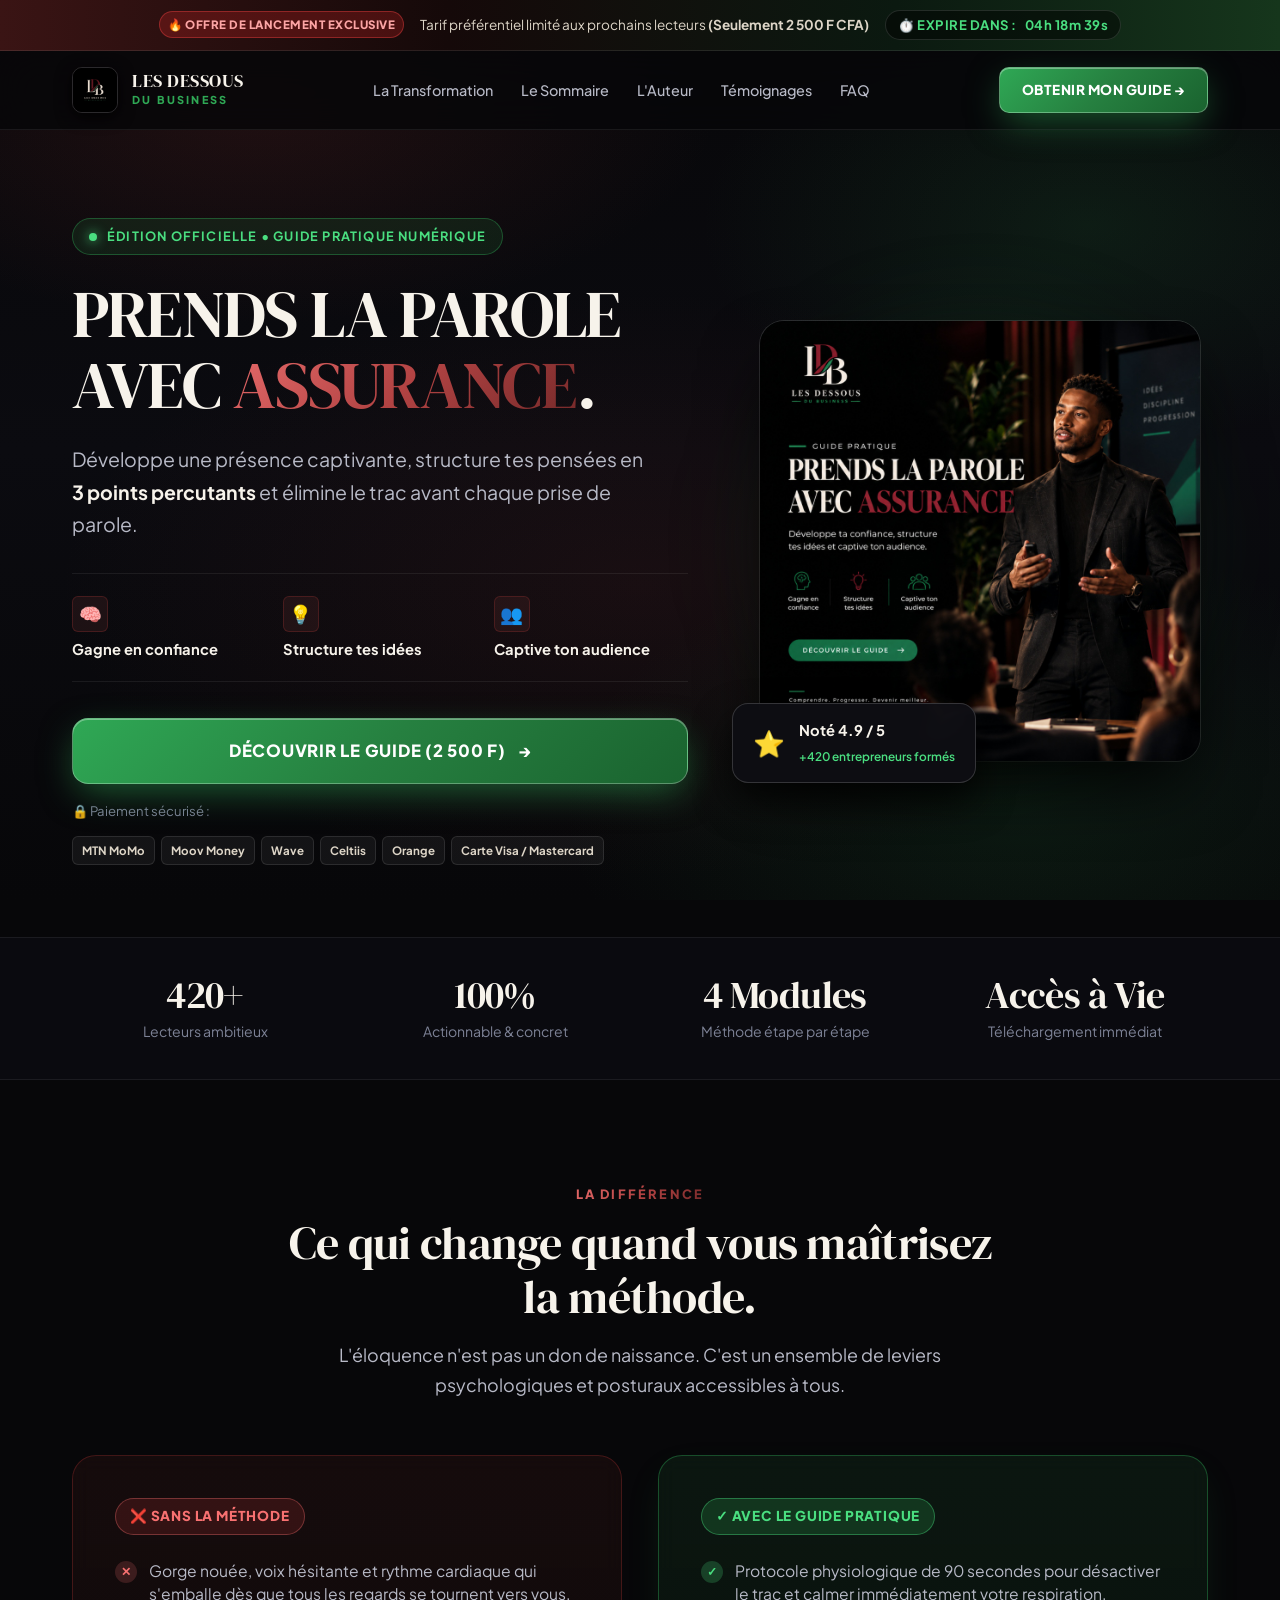
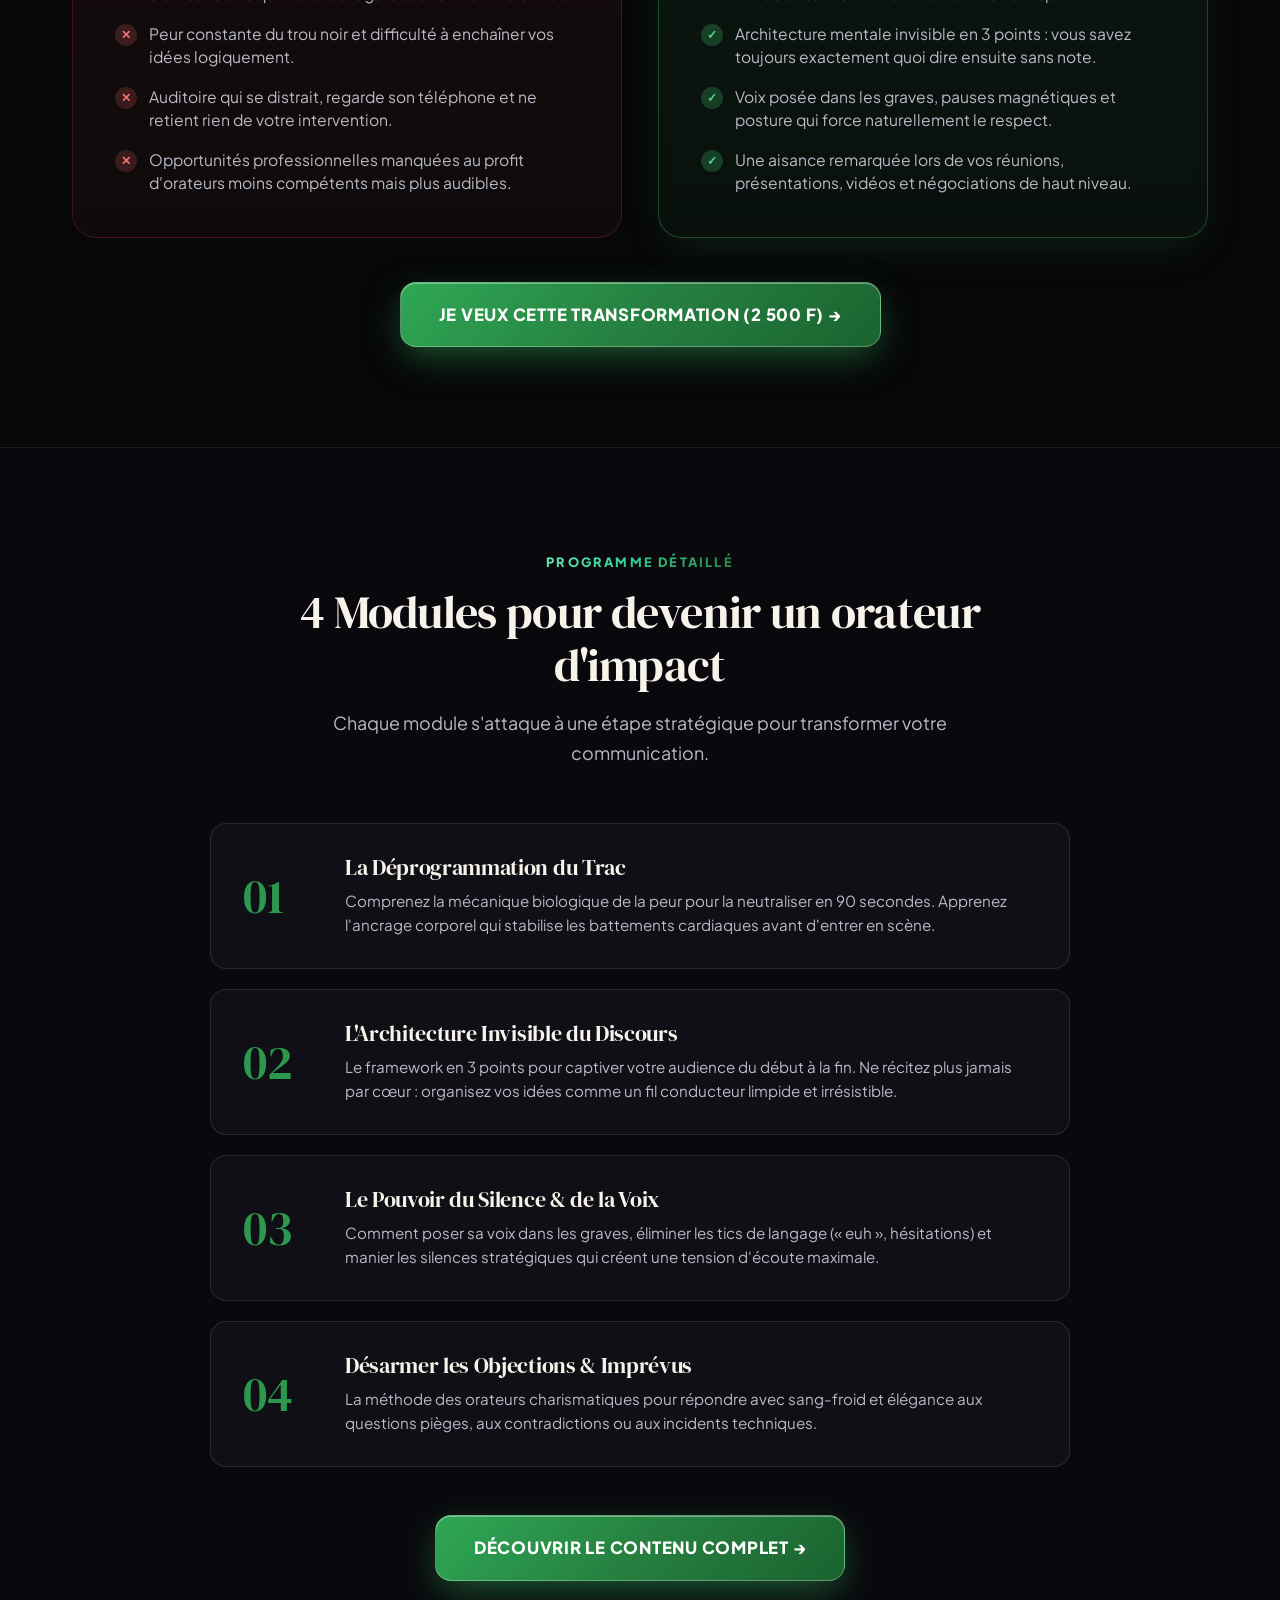
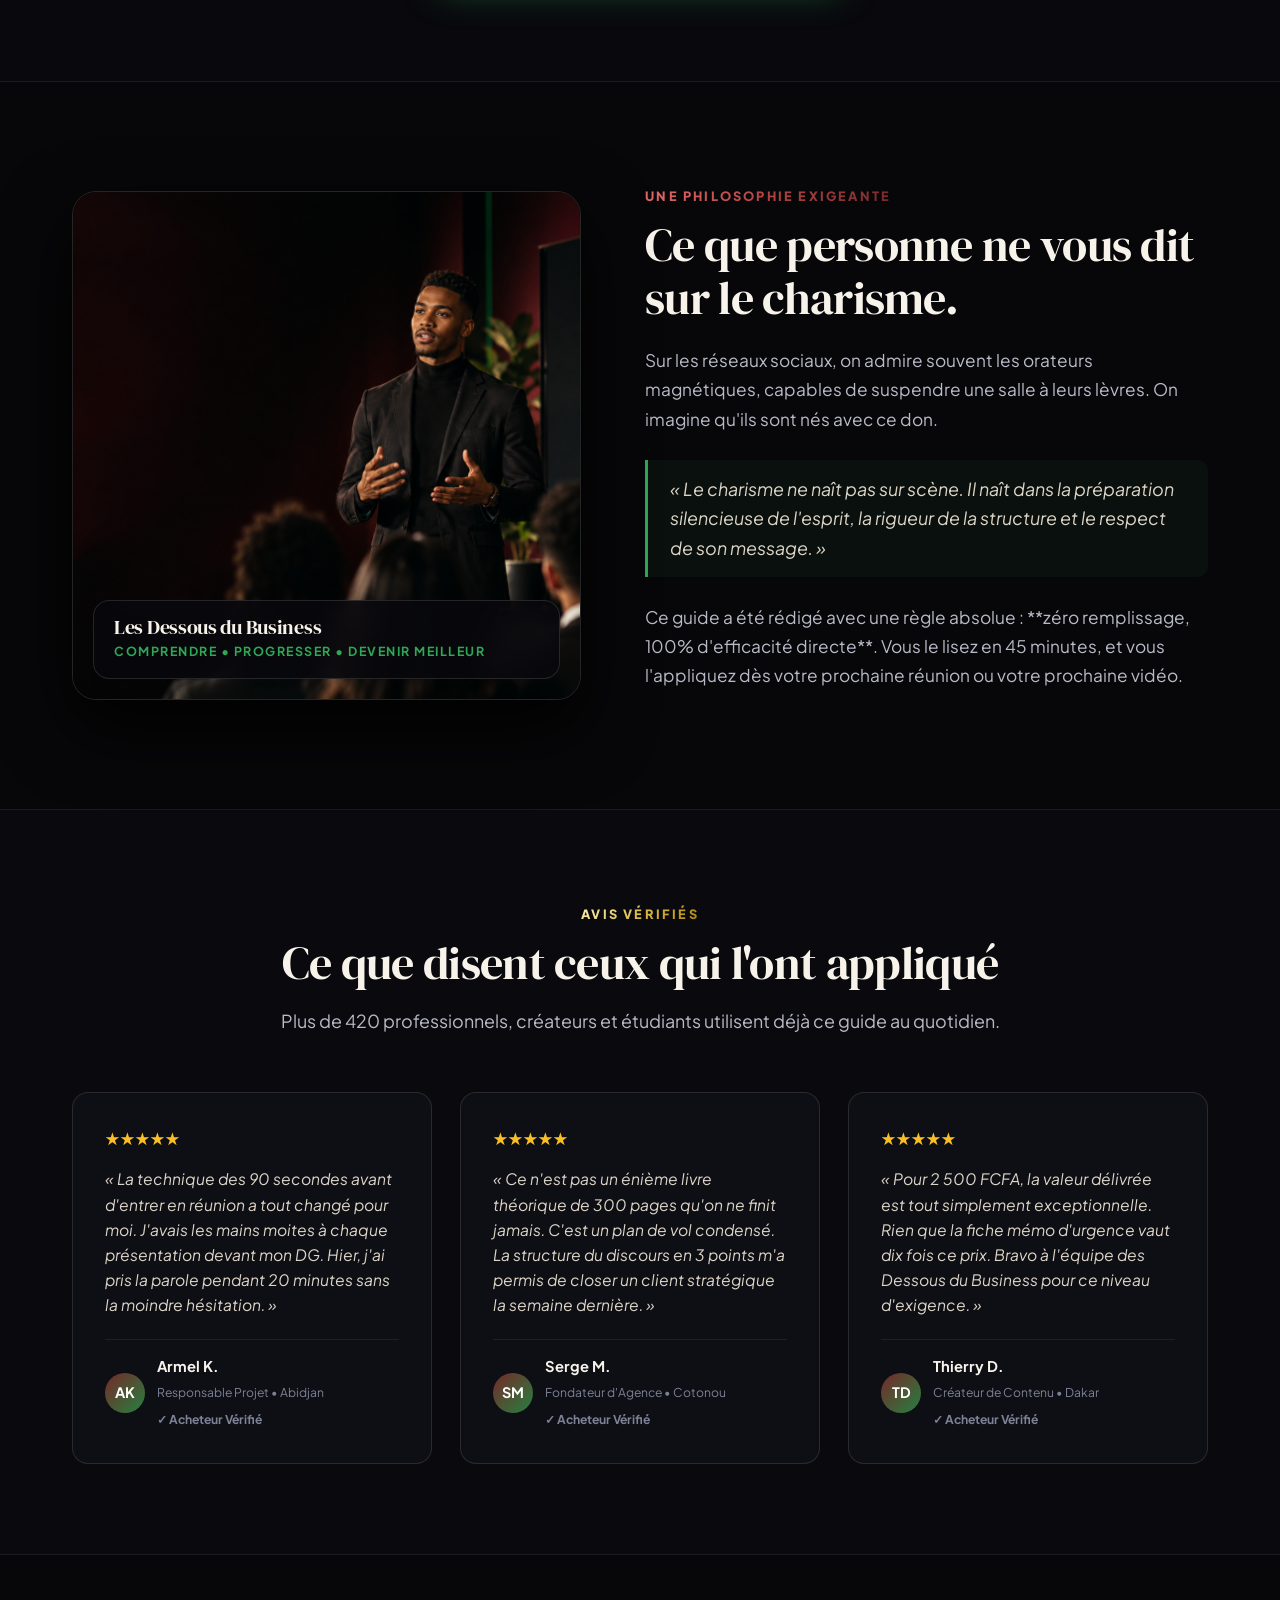
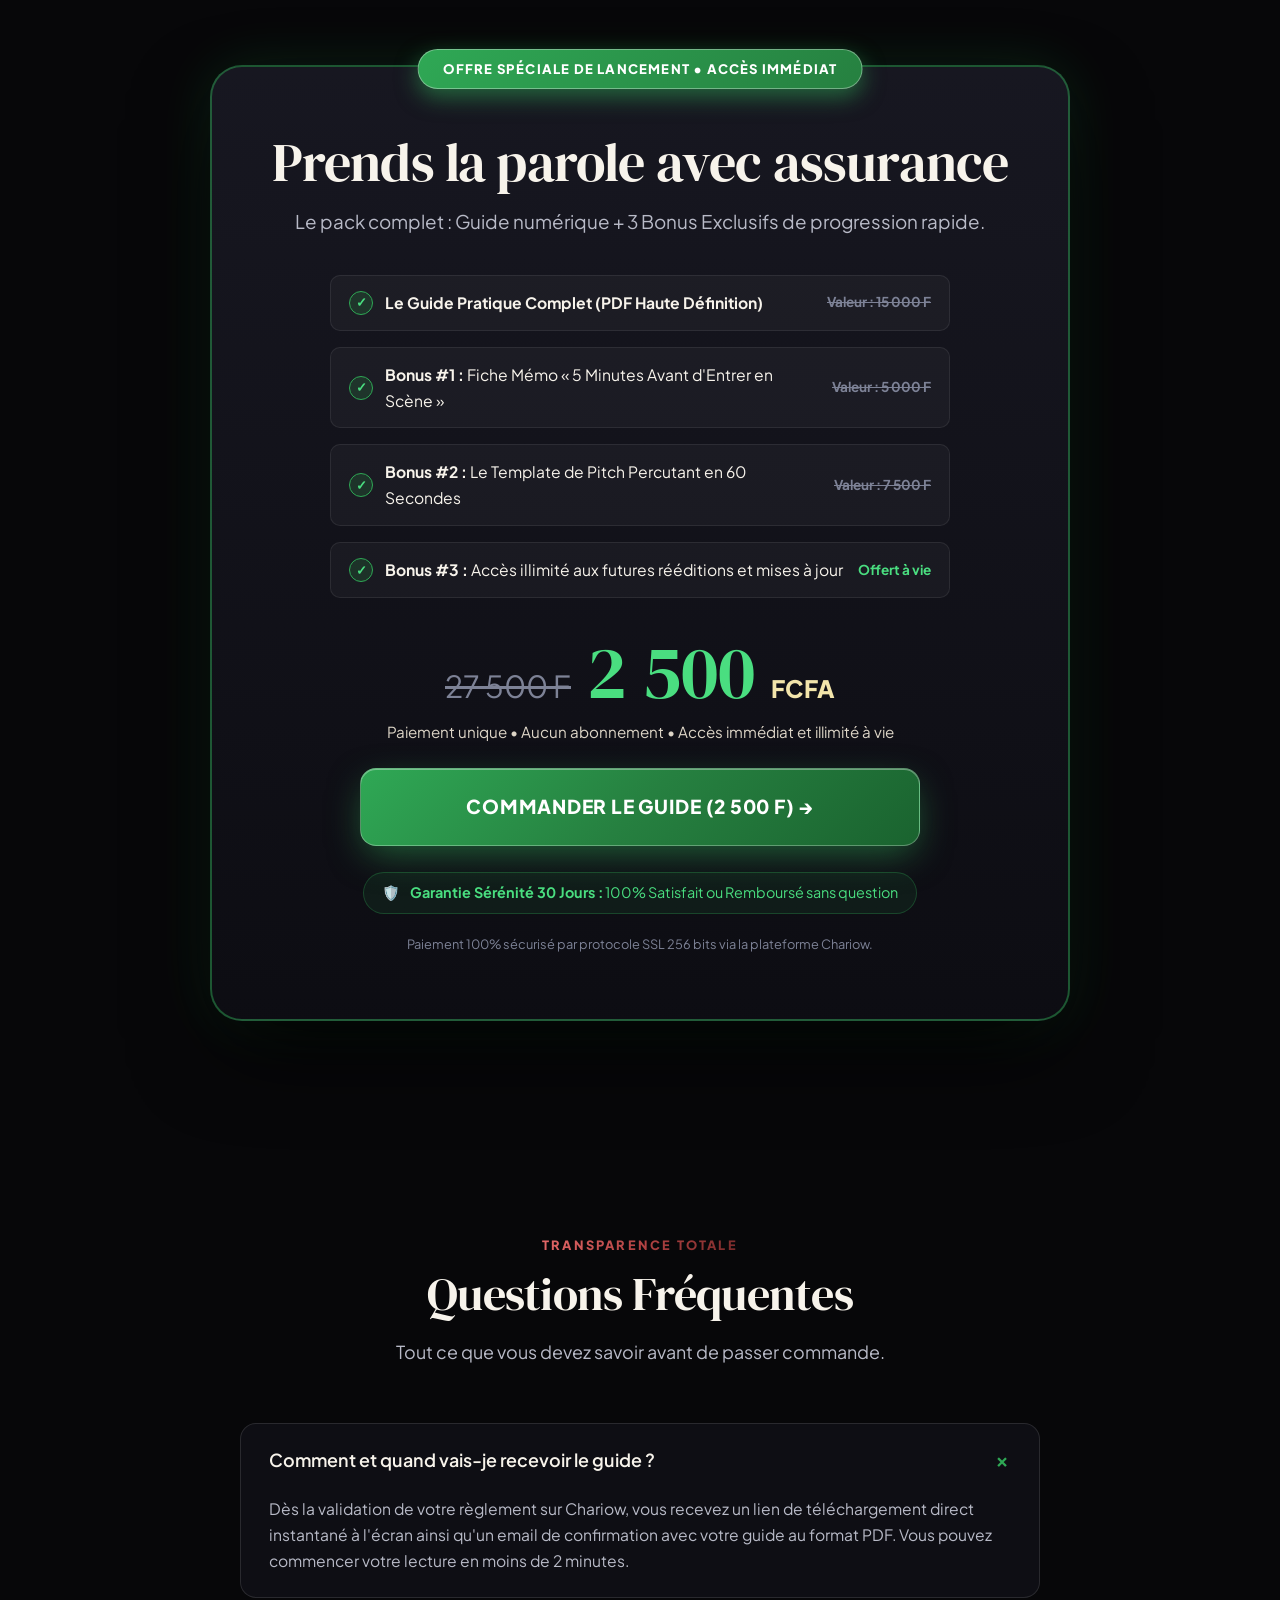
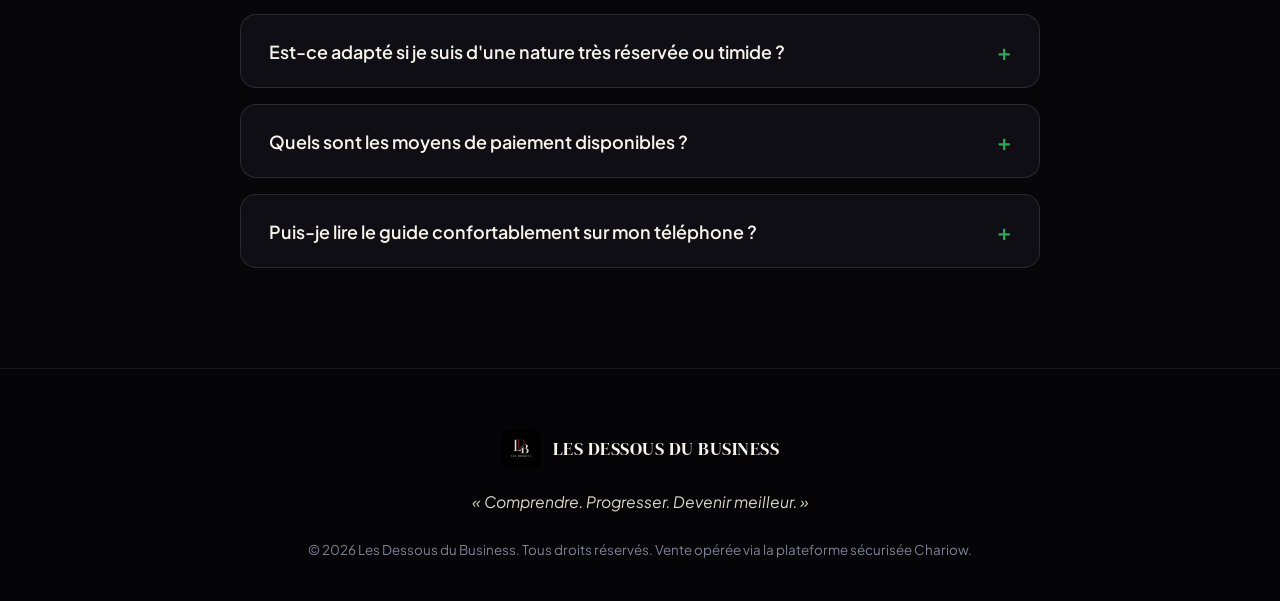
==== index.html @ 92e7a0af "chore: add google-site-verification meta tag" ====
<!DOCTYPE html>
<html lang="fr" prefix="og: https://ogp.me/ns#">
<head>
  <meta charset="UTF-8">
  <meta name="viewport" content="width=device-width, initial-scale=1.0, viewport-fit=cover">
  
  <!-- ==========================================================================
       RÉFÉRENCEMENT NATUREL (SEO) & BALISES MÉTA OFFICIELLES
       ========================================================================== -->
  <title>Prends la parole avec assurance | Le Guide Pratique — Les Dessous du Business</title>
  <meta name="description" content="Développe une confiance inébranlable, structure tes pensées en 3 points et captive n'importe quelle audience. Le guide pratique officiel des Dessous du Business pour 2 500 FCFA.">
  <meta name="keywords" content="prise de parole en public, vaincre le trac, confiance en soi, art oratoire, les dessous du business, éloquence, pitch, leadership, développement personnel">
  <meta name="author" content="Les Dessous du Business">
  <meta name="robots" content="index, follow, max-image-preview:large, max-snippet:-1, max-video-preview:-1">
  <meta name="google-site-verification" content="Crdo8GS_SGS33tGUCsF6UnjDs8sqfTCBEOFaHPbx2VQ">
  <link rel="canonical" href="https://les-dessous-du-business-produit-1.vercel.app/">
  
  <meta name="theme-color" content="#070709">
  <meta name="apple-mobile-web-app-status-bar-style" content="black-translucent">

  <!-- Open Graph / Facebook / WhatsApp / LinkedIn -->
  <meta property="og:type" content="book">
  <meta property="og:locale" content="fr_FR">
  <meta property="og:site_name" content="Les Dessous du Business">
  <meta property="og:url" content="https://farouz207.github.io/les-dessous-du-busness-produit-1-/">
  <meta property="og:title" content="Prends la parole avec assurance | Le Guide Pratique">
  <meta property="og:description" content="Développe ta confiance, structure tes idées et captive ton audience. Accès immédiat au guide pratique pour 2 500 FCFA.">
  <meta property="og:image" content="https://farouz207.github.io/les-dessous-du-busness-produit-1-/assets/poster.jpg">
  <meta property="og:image:secure_url" content="https://farouz207.github.io/les-dessous-du-busness-produit-1-/assets/poster.jpg">
  <meta property="og:image:width" content="1024">
  <meta property="og:image:height" content="1024">
  <meta property="og:image:alt" content="Affiche officielle du Guide Pratique Prends la parole avec assurance">
  <meta property="product:price:amount" content="2500">
  <meta property="product:price:currency" content="XOF">

  <!-- Twitter Card -->
  <meta name="twitter:card" content="summary_large_image">
  <meta name="twitter:title" content="Prends la parole avec assurance | Les Dessous du Business">
  <meta name="twitter:description" content="Le framework complet pour vaincre le trac et captiver n'importe quel auditoire. Seulement 2 500 FCFA.">
  <meta name="twitter:image" content="https://farouz207.github.io/les-dessous-du-busness-produit-1-/assets/poster.jpg">

  <!-- Favicon -->
  <link rel="icon" type="image/png" href="assets/logo.png">
  <link rel="apple-touch-icon" href="assets/logo.png">

  <!-- Typographies Google Fonts de Prestige : DM Serif Display & Plus Jakarta Sans -->
  <link rel="preconnect" href="https://fonts.googleapis.com">
  <link rel="preconnect" href="https://fonts.gstatic.com" crossorigin>
  <link href="https://fonts.googleapis.com/css2?family=DM+Serif+Display:ital@0;1&family=Plus+Jakarta+Sans:wght@400;500;600;700;800&display=swap" rel="stylesheet">

  <!-- Feuille de Styles Principale -->
  <link rel="stylesheet" href="style.css">

  <!-- ==========================================================================
       DONNÉES STRUCTURÉES JSON-LD (GOOGLE RICH SNIPPETS & SEO)
       ========================================================================== -->
  <script type="application/ld+json">
  {
    "@context": "https://schema.org",
    "@graph": [
      {
        "@type": "Organization",
        "@id": "https://farouz207.github.io/les-dessous-du-busness-produit-1-/#organization",
        "name": "Les Dessous du Business",
        "url": "https://farouz207.github.io/les-dessous-du-busness-produit-1-/",
        "logo": "https://farouz207.github.io/les-dessous-du-busness-produit-1-/assets/logo.png",
        "sameAs": [
          "https://wyvmgyhr.mychariow.com"
        ]
      },
      {
        "@type": "Product",
        "@id": "https://farouz207.github.io/les-dessous-du-busness-produit-1-/#product",
        "name": "Guide Pratique : Prends la parole avec assurance",
        "image": "https://farouz207.github.io/les-dessous-du-busness-produit-1-/assets/poster.jpg",
        "description": "Le framework complet pour vaincre le trac, structurer des idées percutantes et captiver n'importe quelle salle ou réunion.",
        "brand": {
          "@type": "Brand",
          "name": "Les Dessous du Business"
        },
        "offers": {
          "@type": "Offer",
          "url": "https://wyvmgyhr.mychariow.com/prd_vqzd2xnd",
          "priceCurrency": "XOF",
          "price": "2500",
          "priceValidUntil": "2027-12-31",
          "availability": "https://schema.org/InStock",
          "itemCondition": "https://schema.org/NewCondition"
        },
        "aggregateRating": {
          "@type": "AggregateRating",
          "ratingValue": "4.9",
          "reviewCount": "428",
          "bestRating": "5",
          "worstRating": "1"
        }
      },
      {
        "@type": "FAQPage",
        "@id": "https://farouz207.github.io/les-dessous-du-busness-produit-1-/#faq",
        "mainEntity": [
          {
            "@type": "Question",
            "name": "Comment et quand vais-je recevoir le guide ?",
            "acceptedAnswer": {
              "@type": "Answer",
              "text": "Dès la confirmation de votre paiement sur Chariow, vous recevez un lien de téléchargement direct par email et sur votre écran. Vous accédez au PDF en moins de 2 minutes."
            }
          },
          {
            "@type": "Question",
            "name": "Est-ce adapté si je suis d'une nature très réservée ou timide ?",
            "acceptedAnswer": {
              "@type": "Answer",
              "text": "Oui, absolument. Le guide s'appuie sur des mécanismes physiologiques et des structures de discours mécaniques qui fonctionnent indépendamment de votre niveau de timidité."
            }
          },
          {
            "@type": "Question",
            "name": "Quels sont les moyens de paiement acceptés ?",
            "acceptedAnswer": {
              "@type": "Answer",
              "text": "Vous pouvez régler en toute sécurité via Mobile Money (MTN MoMo, Moov Money, Wave, Celtiis, Orange Money) ainsi que par Carte Bancaire internationale (Visa, Mastercard)."
            }
          },
          {
            "@type": "Question",
            "name": "Le guide est-il lisible sur smartphone ?",
            "acceptedAnswer": {
              "@type": "Answer",
              "text": "Oui, le format PDF haute définition est spécialement mis en page pour offrir une lecture fluide et confortable sur smartphone, tablette et ordinateur."
            }
          }
        ]
      }
    ]
  }
  </script>

  <!-- ==========================================================================
       META ADS PIXEL (ID: 1969381983752388)
       ========================================================================== -->
  <script>
    !function(f,b,e,v,n,t,s)
    {if(f.fbq)return;n=f.fbq=function(){n.callMethod?
    n.callMethod.apply(n,arguments):n.queue.push(arguments)};
    if(!f._fbq)f._fbq=n;n.push=n;n.loaded=!0;n.version='2.0';
    n.queue=[];t=b.createElement(e);t.async=!0;
    t.src=v;s=b.getElementsByTagName(e)[0];
    s.parentNode.insertBefore(t,s)}(window, document,'script',
    'https://connect.facebook.net/en_US/fbevents.js');
    fbq('init', '1969381983752388');
    fbq('track', 'PageView');
    fbq('track', 'ViewContent', {
      content_name: 'Guide Pratique: Prends la parole avec assurance',
      content_category: 'Digital Guide',
      currency: 'XOF',
      value: 2500
    });
  </script>
  <noscript>
    <img height="1" width="1" style="display:none"
      src="https://www.facebook.com/tr?id=1969381983752388&ev=PageView&noscript=1"
      alt="Facebook Pixel"
    />
  </noscript>
</head>
<body>

  <!-- Calque d'Arrière-Plan Sombre & Reflets Ambiants -->
  <div class="bg-ambient-layer" aria-hidden="true"></div>

  <div class="page-content">

    <!-- 1. TOP BARRE D'OFFRE & URGENCE DYNAMIQUE -->
    <aside class="top-announcement" aria-label="Offre promotionnelle">
      <div class="top-announcement-inner">
        <span class="top-badge-pulse">🔥 OFFRE DE LANCEMENT EXCLUSIVE</span>
        <span>Tarif préférentiel limité aux prochains lecteurs <strong>(Seulement 2 500 F CFA)</strong></span>
        <div class="top-countdown-box">
          <span>⏱️ EXPIRE DANS :</span>
          <span id="countdown-timer" aria-live="polite">04h 18m 42s</span>
        </div>
      </div>
    </aside>

    <!-- 2. EN-TÊTE PRINCIPAL & LOGO DE MARQUE -->
    <header class="main-header" role="banner">
      <div class="container header-flex">
        
        <a href="#" class="brand-link" aria-label="Retour en haut - Les Dessous du Business">
          <div class="brand-logo-frame">
            <img src="assets/logo.png" alt="Monogramme et Logo Les Dessous du Business" class="brand-logo-img" width="46" height="46" loading="eager" fetchpriority="high">
          </div>
          <div class="brand-names">
            <span class="brand-title-top">Les Dessous</span>
            <span class="brand-title-bottom">Du Business</span>
          </div>
        </a>

        <nav class="nav-desktop" aria-label="Navigation principale">
          <ul class="nav-desktop-menu">
            <li><a href="#transformation">La Transformation</a></li>
            <li><a href="#programme">Le Sommaire</a></li>
            <li><a href="#philosophie">L'Auteur</a></li>
            <li><a href="#avis">Témoignages</a></li>
            <li><a href="#faq">FAQ</a></li>
          </ul>
        </nav>

        <a href="#commander" class="btn-conversion btn-conversion-sm header-cta-desktop track-checkout-btn">
          Obtenir mon Guide →
        </a>

      </div>
    </header>

    <main id="main-content">

      <!-- 3. HERO SECTION (HAUTE CONVERSION) -->
      <section class="hero-section" aria-label="Présentation du Guide Pratique">
        <div class="container hero-grid-layout">
          
          <!-- Colonne Copywriting & Promesse Forte -->
          <div class="hero-copy-col">
            <div class="hero-tag-wrap">
              <span class="hero-pill-badge">
                <span class="dot-live" aria-hidden="true"></span>
                Édition Officielle • Guide Pratique Numérique
              </span>
            </div>

            <h1 class="hero-main-title">
              Prends la parole avec <span class="highlight-bordeaux">assurance</span>.
            </h1>

            <p class="hero-lead-text">
              Développe une présence captivante, structure tes pensées en <strong>3 points percutants</strong> et élimine le trac avant chaque prise de parole.
            </p>

            <!-- 3 Piliers Clés Visuels -->
            <div class="hero-pillars-grid">
              <div class="pillar-item">
                <div class="pillar-icon-box" aria-hidden="true">🧠</div>
                <div class="pillar-label">Gagne en confiance</div>
              </div>
              <div class="pillar-item">
                <div class="pillar-icon-box" aria-hidden="true">💡</div>
                <div class="pillar-label">Structure tes idées</div>
              </div>
              <div class="pillar-item">
                <div class="pillar-icon-box" aria-hidden="true">👥</div>
                <div class="pillar-label">Captive ton audience</div>
              </div>
            </div>

            <!-- Call-To-Action & Éléments de Réassurance -->
            <div class="hero-action-block">
              <a href="https://wyvmgyhr.mychariow.com/prd_vqzd2xnd" class="btn-conversion track-checkout-btn" id="hero-order-cta">
                <span>DÉCOUVRIR LE GUIDE (2 500 F)</span>
                <span aria-hidden="true">→</span>
              </a>

              <div class="hero-trust-bar">
                <span>🔒 Paiement sécurisé :</span>
                <div class="payment-chips">
                  <span class="chip-pay">MTN MoMo</span>
                  <span class="chip-pay">Moov Money</span>
                  <span class="chip-pay">Wave</span>
                  <span class="chip-pay">Celtiis</span>
                  <span class="chip-pay">Orange</span>
                  <span class="chip-pay">Carte Visa / Mastercard</span>
                </div>
              </div>
            </div>
          </div>

          <!-- Colonne Visuelle Affiche Officielle 3D -->
          <div class="hero-visual-wrapper">
            <div class="hero-poster-glow" aria-hidden="true"></div>
            <div class="hero-poster-card">
              <img src="assets/poster.jpg" alt="Affiche officielle du Guide Pratique Prends la parole avec assurance - Les Dessous du Business" width="440" height="440" loading="eager" fetchpriority="high">
            </div>

            <!-- Badge Flottant Preuve Sociale -->
            <div class="hero-floating-badge">
              <span class="floating-badge-icon" aria-hidden="true">⭐</span>
              <div class="floating-badge-content">
                <strong>Noté 4.9 / 5</strong>
                <span>+420 entrepreneurs formés</span>
              </div>
            </div>
          </div>

        </div>
      </section>

      <!-- 4. BANDEAU DE STATS & PREUVE D'AUTORITÉ -->
      <section class="proof-stats-strip" aria-label="Chiffres clés">
        <div class="container stats-grid-row">
          <div class="stat-box">
            <h3>420+</h3>
            <p>Lecteurs ambitieux</p>
          </div>
          <div class="stat-box">
            <h3>100%</h3>
            <p>Actionnable & concret</p>
          </div>
          <div class="stat-box">
            <h3>4 Modules</h3>
            <p>Méthode étape par étape</p>
          </div>
          <div class="stat-box">
            <h3>Accès à Vie</h3>
            <p>Téléchargement immédiat</p>
          </div>
        </div>
      </section>

      <!-- 5. SECTION AVANT VS APRÈS (TRANSFORMATION VISUELLE FORTE) -->
      <section class="section-contrast" id="transformation" aria-label="Transformation avant et après">
        <div class="container">
          <div class="section-title-center">
            <span class="section-eyebrow highlight-bordeaux">La Différence</span>
            <h2 class="section-heading">Ce qui change quand vous maîtrisez la méthode.</h2>
            <p class="section-subheading">
              L'éloquence n'est pas un don de naissance. C'est un ensemble de leviers psychologiques et posturaux accessibles à tous.
            </p>
          </div>

          <div class="contrast-dual-grid">
            
            <!-- Carte Sans la méthode -->
            <div class="contrast-box negative">
              <span class="contrast-badge">❌ Sans la méthode</span>
              <ul class="contrast-points-list">
                <li class="contrast-point-item">
                  <span class="point-icon" aria-hidden="true">✕</span>
                  <span>Gorge nouée, voix hésitante et rythme cardiaque qui s'emballe dès que tous les regards se tournent vers vous.</span>
                </li>
                <li class="contrast-point-item">
                  <span class="point-icon" aria-hidden="true">✕</span>
                  <span>Peur constante du trou noir et difficulté à enchaîner vos idées logiquement.</span>
                </li>
                <li class="contrast-point-item">
                  <span class="point-icon" aria-hidden="true">✕</span>
                  <span>Auditoire qui se distrait, regarde son téléphone et ne retient rien de votre intervention.</span>
                </li>
                <li class="contrast-point-item">
                  <span class="point-icon" aria-hidden="true">✕</span>
                  <span>Opportunités professionnelles manquées au profit d'orateurs moins compétents mais plus audibles.</span>
                </li>
              </ul>
            </div>

            <!-- Carte Avec la méthode -->
            <div class="contrast-box positive">
              <span class="contrast-badge">✓ Avec le Guide Pratique</span>
              <ul class="contrast-points-list">
                <li class="contrast-point-item">
                  <span class="point-icon" aria-hidden="true">✓</span>
                  <span>Protocole physiologique de 90 secondes pour désactiver le trac et calmer immédiatement votre respiration.</span>
                </li>
                <li class="contrast-point-item">
                  <span class="point-icon" aria-hidden="true">✓</span>
                  <span>Architecture mentale invisible en 3 points : vous savez toujours exactement quoi dire ensuite sans note.</span>
                </li>
                <li class="contrast-point-item">
                  <span class="point-icon" aria-hidden="true">✓</span>
                  <span>Voix posée dans les graves, pauses magnétiques et posture qui force naturellement le respect.</span>
                </li>
                <li class="contrast-point-item">
                  <span class="point-icon" aria-hidden="true">✓</span>
                  <span>Une aisance remarquée lors de vos réunions, présentations, vidéos et négociations de haut niveau.</span>
                </li>
              </ul>
            </div>

          </div>

          <div style="text-align: center;">
            <a href="#commander" class="btn-conversion track-checkout-btn">
              JE VEUX CETTE TRANSFORMATION (2 500 F) →
            </a>
          </div>
        </div>
      </section>

      <!-- 6. SECTION SOMMAIRE & PROGRAMME DES 4 MODULES -->
      <section class="section-curriculum" id="programme" aria-label="Sommaire détaillé du guide">
        <div class="container">
          <div class="section-title-center">
            <span class="section-eyebrow highlight-green">Programme Détaillé</span>
            <h2 class="section-heading">4 Modules pour devenir un orateur d'impact</h2>
            <p class="section-subheading">
              Chaque module s'attaque à une étape stratégique pour transformer votre communication.
            </p>
          </div>

          <div class="curriculum-cards-stack">
            
            <article class="curriculum-card">
              <div class="curriculum-num" aria-hidden="true">01</div>
              <div class="curriculum-body">
                <h3>La Déprogrammation du Trac</h3>
                <p>Comprenez la mécanique biologique de la peur pour la neutraliser en 90 secondes. Apprenez l'ancrage corporel qui stabilise les battements cardiaques avant d'entrer en scène.</p>
              </div>
            </article>

            <article class="curriculum-card">
              <div class="curriculum-num" aria-hidden="true">02</div>
              <div class="curriculum-body">
                <h3>L'Architecture Invisible du Discours</h3>
                <p>Le framework en 3 points pour captiver votre audience du début à la fin. Ne récitez plus jamais par cœur : organisez vos idées comme un fil conducteur limpide et irrésistible.</p>
              </div>
            </article>

            <article class="curriculum-card">
              <div class="curriculum-num" aria-hidden="true">03</div>
              <div class="curriculum-body">
                <h3>Le Pouvoir du Silence & de la Voix</h3>
                <p>Comment poser sa voix dans les graves, éliminer les tics de langage (« euh », hésitations) et manier les silences stratégiques qui créent une tension d'écoute maximale.</p>
              </div>
            </article>

            <article class="curriculum-card">
              <div class="curriculum-num" aria-hidden="true">04</div>
              <div class="curriculum-body">
                <h3>Désarmer les Objections & Imprévus</h3>
                <p>La méthode des orateurs charismatiques pour répondre avec sang-froid et élégance aux questions pièges, aux contradictions ou aux incidents techniques.</p>
              </div>
            </article>

          </div>

          <div style="text-align: center;">
            <a href="#commander" class="btn-conversion track-checkout-btn">
              DÉCOUVRIR LE CONTENU COMPLET →
            </a>
          </div>
        </div>
      </section>

      <!-- 7. SECTION PHILOSOPHIE & AUTEUR (CINÉMATIQUE) -->
      <section class="section-speaker-story" id="philosophie" aria-label="À propos des Dessous du Business">
        <div class="container speaker-story-grid">
          
          <div class="speaker-image-frame">
            <img src="assets/speaker.jpg" alt="Orateur et conférencier en col roulé noir - Les Dessous du Business" width="500" height="500" loading="lazy">
            <div class="speaker-card-overlay">
              <h4>Les Dessous du Business</h4>
              <p>Comprendre • Progresser • Devenir meilleur</p>
            </div>
          </div>

          <div class="speaker-story-text">
            <span class="section-eyebrow highlight-bordeaux">Une Philosophie Exigeante</span>
            <h2>Ce que personne ne vous dit sur le charisme.</h2>
            <p>
              Sur les réseaux sociaux, on admire souvent les orateurs magnétiques, capables de suspendre une salle à leurs lèvres. On imagine qu'ils sont nés avec ce don.
            </p>
            <div class="quote-highlight-box">
              « Le charisme ne naît pas sur scène. Il naît dans la préparation silencieuse de l'esprit, la rigueur de la structure et le respect de son message. »
            </div>
            <p>
              Ce guide a été rédigé avec une règle absolue : **zéro remplissage, 100% d'efficacité directe**. Vous le lisez en 45 minutes, et vous l'appliquez dès votre prochaine réunion ou votre prochaine vidéo.
            </p>
          </div>

        </div>
      </section>

      <!-- 8. SECTION TÉMOIGNAGES CLIENTS (PREUVE SOCIALE RÉELLE) -->
      <section class="section-testimonials" id="avis" aria-label="Avis des lecteurs">
        <div class="container">
          <div class="section-title-center">
            <span class="section-eyebrow highlight-gold">Avis Vérifiés</span>
            <h2 class="section-heading">Ce que disent ceux qui l'ont appliqué</h2>
            <p class="section-subheading">
              Plus de 420 professionnels, créateurs et étudiants utilisent déjà ce guide au quotidien.
            </p>
          </div>

          <div class="testimonials-grid">
            
            <div class="testimonial-card">
              <div>
                <div class="stars-rating" aria-label="Note 5 sur 5">★★★★★</div>
                <p class="testimonial-quote">
                  « La technique des 90 secondes avant d'entrer en réunion a tout changé pour moi. J'avais les mains moites à chaque présentation devant mon DG. Hier, j'ai pris la parole pendant 20 minutes sans la moindre hésitation. »
                </p>
              </div>
              <div class="testimonial-author-row">
                <div class="author-avatar-initials">AK</div>
                <div class="author-details">
                  <strong>Armel K.</strong>
                  <span>Responsable Projet • Abidjan</span>
                  <span class="verified-buyer-tag">✓ Acheteur Vérifié</span>
                </div>
              </div>
            </div>

            <div class="testimonial-card">
              <div>
                <div class="stars-rating" aria-label="Note 5 sur 5">★★★★★</div>
                <p class="testimonial-quote">
                  « Ce n'est pas un énième livre théorique de 300 pages qu'on ne finit jamais. C'est un plan de vol condensé. La structure du discours en 3 points m'a permis de closer un client stratégique la semaine dernière. »
                </p>
              </div>
              <div class="testimonial-author-row">
                <div class="author-avatar-initials">SM</div>
                <div class="author-details">
                  <strong>Serge M.</strong>
                  <span>Fondateur d'Agence • Cotonou</span>
                  <span class="verified-buyer-tag">✓ Acheteur Vérifié</span>
                </div>
              </div>
            </div>

            <div class="testimonial-card">
              <div>
                <div class="stars-rating" aria-label="Note 5 sur 5">★★★★★</div>
                <p class="testimonial-quote">
                  « Pour 2 500 FCFA, la valeur délivrée est tout simplement exceptionnelle. Rien que la fiche mémo d'urgence vaut dix fois ce prix. Bravo à l'équipe des Dessous du Business pour ce niveau d'exigence. »
                </p>
              </div>
              <div class="testimonial-author-row">
                <div class="author-avatar-initials">TD</div>
                <div class="author-details">
                  <strong>Thierry D.</strong>
                  <span>Créateur de Contenu • Dakar</span>
                  <span class="verified-buyer-tag">✓ Acheteur Vérifié</span>
                </div>
              </div>
            </div>

          </div>
        </div>
      </section>

      <!-- 9. SECTION OFFRE & BOX DE COMMANDE (VALUE STACK DE LUXE) -->
      <section class="section-conversion-box" id="commander" aria-label="Offre et commande">
        <div class="container">
          
          <div class="grand-offer-card">
            <div class="offer-ribbon-top">
              Offre Spéciale de Lancement • Accès Immédiat
            </div>

            <h2 class="offer-card-title serif-font">
              Prends la parole avec assurance
            </h2>
            <p class="offer-card-subtitle">
              Le pack complet : Guide numérique + 3 Bonus Exclusifs de progression rapide.
            </p>

            <!-- Value Stack Décuplée -->
            <div class="value-stack-list">
              <div class="value-stack-item">
                <div class="value-stack-left">
                  <span class="value-check-icon" aria-hidden="true">✓</span>
                  <span><strong>Le Guide Pratique Complet (PDF Haute Définition)</strong></span>
                </div>
                <span class="value-price-tag">Valeur : 15 000 F</span>
              </div>

              <div class="value-stack-item">
                <div class="value-stack-left">
                  <span class="value-check-icon" aria-hidden="true">✓</span>
                  <span><strong>Bonus #1 :</strong> Fiche Mémo « 5 Minutes Avant d'Entrer en Scène »</span>
                </div>
                <span class="value-price-tag">Valeur : 5 000 F</span>
              </div>

              <div class="value-stack-item">
                <div class="value-stack-left">
                  <span class="value-check-icon" aria-hidden="true">✓</span>
                  <span><strong>Bonus #2 :</strong> Le Template de Pitch Percutant en 60 Secondes</span>
                </div>
                <span class="value-price-tag">Valeur : 7 500 F</span>
              </div>

              <div class="value-stack-item">
                <div class="value-stack-left">
                  <span class="value-check-icon" aria-hidden="true">✓</span>
                  <span><strong>Bonus #3 :</strong> Accès illimité aux futures rééditions et mises à jour</span>
                </div>
                <span class="value-price-tag" style="color: var(--accent-green-neon); text-decoration: none;">Offert à vie</span>
              </div>
            </div>

            <!-- Affichage du Prix avec Contraste -->
            <div class="price-spotlight-box">
              <div class="price-numbers-row">
                <span class="price-original-striked">27 500 F</span>
                <span class="price-highlight-huge">2 500</span>
                <span class="price-unit-currency">FCFA</span>
              </div>
              <p class="price-note-clarity">Paiement unique • Aucun abonnement • Accès immédiat et illimité à vie</p>
            </div>

            <!-- Bouton d'Achat Principal -->
            <div style="margin-top: 24px;">
              <a href="https://wyvmgyhr.mychariow.com/prd_vqzd2xnd" class="btn-conversion track-checkout-btn" style="width: 100%; max-width: 560px; font-size: 1.2rem; padding: 22px;">
                COMMANDER LE GUIDE (2 500 F) →
              </a>
            </div>

            <!-- Badge de Garantie Sérénité -->
            <div class="offer-guarantee-pill">
              <span aria-hidden="true">🛡️</span>
              <span><strong>Garantie Sérénité 30 Jours :</strong> 100% Satisfait ou Remboursé sans question</span>
            </div>

            <p style="margin-top: 20px; font-size: 0.8rem; color: var(--text-muted);">
              Paiement 100% sécurisé par protocole SSL 256 bits via la plateforme Chariow.
            </p>
          </div>

        </div>
      </section>

      <!-- 10. SECTION QUESTIONS FRÉQUENTES (ACCORDÉON ACCESSIBLE) -->
      <section class="section-faq" id="faq" aria-label="Questions fréquentes">
        <div class="container">
          <div class="section-title-center">
            <span class="section-eyebrow highlight-bordeaux">Transparence Totale</span>
            <h2 class="section-heading">Questions Fréquentes</h2>
            <p class="section-subheading">Tout ce que vous devez savoir avant de passer commande.</p>
          </div>

          <div class="faq-container-box">
            
            <div class="faq-panel active">
              <button class="faq-trigger-btn" aria-expanded="true">
                <span>Comment et quand vais-je recevoir le guide ?</span>
                <span class="faq-icon-rotator" aria-hidden="true">+</span>
              </button>
              <div class="faq-collapsible-body">
                Dès la validation de votre règlement sur Chariow, vous recevez un lien de téléchargement direct instantané à l'écran ainsi qu'un email de confirmation avec votre guide au format PDF. Vous pouvez commencer votre lecture en moins de 2 minutes.
              </div>
            </div>

            <div class="faq-panel">
              <button class="faq-trigger-btn" aria-expanded="false">
                <span>Est-ce adapté si je suis d'une nature très réservée ou timide ?</span>
                <span class="faq-icon-rotator" aria-hidden="true">+</span>
              </button>
              <div class="faq-collapsible-body">
                Absolument. Ce guide a été conçu spécifiquement pour les personnes qui ne se sentent pas "naturellement extraverties". Il vous offre des routines physiologiques et des structures mécaniques qui ne dépendent ni de votre humeur, ni de votre timidité.
              </div>
            </div>

            <div class="faq-panel">
              <button class="faq-trigger-btn" aria-expanded="false">
                <span>Quels sont les moyens de paiement disponibles ?</span>
                <span class="faq-icon-rotator" aria-hidden="true">+</span>
              </button>
              <div class="faq-collapsible-body">
                Vous pouvez régler par Mobile Money (MTN MoMo, Moov Money, Wave, Celtiis, Orange Money) ainsi que par Carte Bancaire internationale (Visa, Mastercard) et cryptomonnaies via l'infrastructure sécurisée Chariow.
              </div>
            </div>

            <div class="faq-panel">
              <button class="faq-trigger-btn" aria-expanded="false">
                <span>Puis-je lire le guide confortablement sur mon téléphone ?</span>
                <span class="faq-icon-rotator" aria-hidden="true">+</span>
              </button>
              <div class="faq-collapsible-body">
                Oui, le format PDF haute résolution a été optimisé pour une lecture agréable sur smartphone (iOS et Android), sur tablette ainsi que sur ordinateur.
              </div>
            </div>

          </div>
        </div>
      </section>

    </main>

    <!-- 11. PIED DE PAGE (FOOTER) -->
    <footer class="main-footer" role="contentinfo">
      <div class="container">
        <div class="footer-brand-box">
          <img src="assets/logo.png" alt="Logo officiel LDB" width="40" height="40" style="border-radius: 8px;">
          <span class="brand-title-top" style="font-size: 1.15rem;">Les Dessous du Business</span>
        </div>
        <p class="footer-motto">
          « Comprendre. Progresser. Devenir meilleur. »
        </p>
        <p class="footer-copyright">
          © 2026 Les Dessous du Business. Tous droits réservés. Vente opérée via la plateforme sécurisée Chariow.
        </p>
      </div>
    </footer>

  </div>

  <!-- 12. BARRE FIXÉE EN BAS SUR MOBILE (POUR MAXIMISER LA CONVERSION META ADS) -->
  <aside class="sticky-conversion-dock" aria-label="Commande rapide mobile">
    <div class="sticky-dock-inner">
      <div class="dock-price-meta">
        <span class="dock-price-label">Offre Spéciale</span>
        <span class="dock-price-amount">2 500 FCFA</span>
      </div>
      <a href="https://wyvmgyhr.mychariow.com/prd_vqzd2xnd" class="btn-conversion btn-conversion-sm track-checkout-btn">
        COMMANDER (2 500 F) →
      </a>
    </div>
  </aside>

  <!-- 13. NOTIFICATION SOCIAL PROOF (VENTES EN DIRECT) -->
  <div class="sales-toast-bubble" id="liveSalesToast" role="status" aria-live="polite">
    <div class="toast-badge-check" aria-hidden="true">✓</div>
    <div class="toast-text-lines">
      <span class="toast-buyer-name"><strong id="toastName">Koffi A.</strong> (<span id="toastLocation">Abidjan</span>)</span>
      <span class="toast-product-action">A commandé le guide • <span id="toastTime">il y a 4 min</span></span>
    </div>
  </div>

  <!-- Script d'Interactions et de Suivi Meta Pixel -->
  <script src="script.js"></script>
</body>
</html>
---- style.css ----
/* ==========================================================================
   LES DESSOUS DU BUSINESS — ULTRA-PREMIUM DESIGN SYSTEM (V2)
   Direction Artistique : Luxe, Épuré, Cinématographique, Sombre & Haute Conversion
   Palette Officielle :
     - Obsidian Noir Profond : #070709 / #0D0D12 / #13131A
     - Bordeaux Riche & Noble : #552828 / #752929 / #9E3535
     - Vert Émeraude Action : #268040 / #2FA855 / #4ADE80
     - Crème & Ivoire Titres : #F7F3EB / #ECE4D3
     - Or & Reflets Subtils : #D4AF37 / #F3E5AB
     - Texte Corps : #B8BAC7 / #8D91A5
   ========================================================================== */

:root {
  --bg-dark: #070709;
  --bg-surface: #0E0E14;
  --bg-surface-elevated: #15151F;
  --bg-card: rgba(18, 18, 26, 0.72);
  --bg-card-hover: rgba(26, 26, 38, 0.88);
  --bg-glass: rgba(14, 14, 20, 0.75);

  --accent-burgundy: #552828;
  --accent-burgundy-rich: #752929;
  --accent-burgundy-light: #B24343;
  --accent-burgundy-glow: rgba(117, 41, 41, 0.38);

  --accent-green: #268040;
  --accent-green-bright: #2FA855;
  --accent-green-neon: #4ADE80;
  --accent-green-glow: rgba(47, 168, 85, 0.42);

  --accent-gold: #D4AF37;
  --accent-gold-light: #F3E5AB;

  --text-cream: #F7F3EB;
  --text-cream-muted: #DDD5C7;
  --text-body: #B8BAC7;
  --text-muted: #7D8296;

  --border-subtle: rgba(255, 255, 255, 0.07);
  --border-card: rgba(255, 255, 255, 0.11);
  --border-glow: rgba(255, 255, 255, 0.2);
  --border-green: rgba(47, 168, 85, 0.45);

  --font-serif: 'DM Serif Display', 'Playfair Display', Georgia, serif;
  --font-sans: 'Plus Jakarta Sans', 'Manrope', -apple-system, BlinkMacSystemFont, sans-serif;

  --radius-xs: 6px;
  --radius-sm: 10px;
  --radius-md: 16px;
  --radius-lg: 24px;
  --radius-xl: 32px;
  --radius-full: 9999px;

  --shadow-sm: 0 4px 12px rgba(0, 0, 0, 0.5);
  --shadow-card: 0 20px 48px -10px rgba(0, 0, 0, 0.85);
  --shadow-glow-green: 0 12px 36px -6px rgba(47, 168, 85, 0.55);
  --shadow-glow-burgundy: 0 16px 44px -8px rgba(117, 41, 41, 0.5);

  --transition-fast: 0.2s cubic-bezier(0.16, 1, 0.3, 1);
  --transition-smooth: 0.35s cubic-bezier(0.16, 1, 0.3, 1);
  --transition-slow: 0.6s cubic-bezier(0.16, 1, 0.3, 1);
}

/* ==========================================================================
   RESET & SETUP GLOBAL
   ========================================================================== */
*, *::before, *::after {
  box-sizing: border-box;
  margin: 0;
  padding: 0;
}

html {
  scroll-behavior: smooth;
  font-family: var(--font-sans);
  background-color: var(--bg-dark);
  color: var(--text-body);
  -webkit-font-smoothing: antialiased;
  -moz-osx-font-smoothing: grayscale;
  text-rendering: optimizeLegibility;
}

body {
  overflow-x: hidden;
  background-color: var(--bg-dark);
  line-height: 1.65;
  position: relative;
  min-height: 100vh;
}

/* Arrière-plan Ambiant Cinématographique */
.bg-ambient-layer {
  position: fixed;
  top: 0;
  left: 0;
  width: 100vw;
  height: 100vh;
  pointer-events: none;
  z-index: 0;
  background: 
    radial-gradient(ellipse 60% 40% at 20% 12%, rgba(117, 41, 41, 0.22) 0%, transparent 60%),
    radial-gradient(ellipse 55% 45% at 85% 25%, rgba(38, 128, 64, 0.16) 0%, transparent 55%),
    radial-gradient(ellipse 70% 50% at 50% 65%, rgba(117, 41, 41, 0.14) 0%, transparent 65%),
    radial-gradient(ellipse 60% 50% at 80% 90%, rgba(38, 128, 64, 0.15) 0%, transparent 60%),
    linear-gradient(180deg, #070709 0%, #0B0B10 50%, #070709 100%);
}

.page-content {
  position: relative;
  z-index: 1;
}

/* Container Fluide */
.container {
  width: 100%;
  max-width: 1200px;
  margin: 0 auto;
  padding: 0 clamp(18px, 4vw, 32px);
}

/* Typographie & Dégradés de Titres */
h1, h2, h3, h4, .serif-font {
  font-family: var(--font-serif);
  color: var(--text-cream);
  font-weight: 400;
  letter-spacing: -0.015em;
  line-height: 1.15;
}

.highlight-bordeaux {
  background: linear-gradient(135deg, #E66A6A 0%, #B24343 50%, #752929 100%);
  -webkit-background-clip: text;
  -webkit-text-fill-color: transparent;
  display: inline-block;
}

.highlight-green {
  background: linear-gradient(135deg, #6EE7B7 0%, #34D399 40%, #268040 100%);
  -webkit-background-clip: text;
  -webkit-text-fill-color: transparent;
  display: inline-block;
}

.highlight-gold {
  background: linear-gradient(135deg, #FFF0B3 0%, #D4AF37 60%, #AA820A 100%);
  -webkit-background-clip: text;
  -webkit-text-fill-color: transparent;
  display: inline-block;
}

/* ==========================================================================
   TOP BARRE D'OFFRE & COMPTE À REBOURS
   ========================================================================== */
.top-announcement {
  background: linear-gradient(90deg, #3A1414 0%, #150909 35%, #0B1910 70%, #16361C 100%);
  border-bottom: 1px solid rgba(255, 255, 255, 0.09);
  padding: 10px 16px;
  font-size: 0.85rem;
  color: var(--text-cream-muted);
  position: sticky;
  top: 0;
  z-index: 1000;
  backdrop-filter: blur(14px);
}

.top-announcement-inner {
  display: flex;
  align-items: center;
  justify-content: center;
  gap: 16px;
  flex-wrap: wrap;
  text-align: center;
}

.top-badge-pulse {
  display: inline-flex;
  align-items: center;
  gap: 6px;
  background: rgba(220, 38, 38, 0.25);
  border: 1px solid rgba(239, 68, 68, 0.4);
  color: #FCA5A5;
  font-size: 0.72rem;
  font-weight: 800;
  padding: 3px 8px;
  border-radius: var(--radius-full);
  letter-spacing: 0.5px;
  text-transform: uppercase;
}

.top-countdown-box {
  display: inline-flex;
  align-items: center;
  gap: 8px;
  background: rgba(0, 0, 0, 0.45);
  border: 1px solid rgba(255, 255, 255, 0.12);
  padding: 3px 12px;
  border-radius: var(--radius-full);
  font-weight: 700;
  font-size: 0.82rem;
  color: var(--accent-green-neon);
  letter-spacing: 0.5px;
}

/* ==========================================================================
   NAVIGATION PRINCIPALE
   ========================================================================== */
.main-header {
  position: sticky;
  top: 41px;
  z-index: 900;
  background: rgba(7, 7, 9, 0.82);
  backdrop-filter: blur(18px);
  -webkit-backdrop-filter: blur(18px);
  border-bottom: 1px solid var(--border-subtle);
  padding: 16px 0;
  transition: padding var(--transition-fast);
}

.header-flex {
  display: flex;
  align-items: center;
  justify-content: space-between;
}

.brand-link {
  display: flex;
  align-items: center;
  gap: 14px;
  text-decoration: none;
}

.brand-logo-frame {
  width: 46px;
  height: 46px;
  border-radius: var(--radius-sm);
  overflow: hidden;
  border: 1px solid rgba(255, 255, 255, 0.14);
  box-shadow: 0 4px 16px rgba(0, 0, 0, 0.8);
  flex-shrink: 0;
  transition: transform var(--transition-fast);
}

.brand-link:hover .brand-logo-frame {
  transform: scale(1.05);
}

.brand-logo-img {
  width: 100%;
  height: 100%;
  object-fit: cover;
  display: block;
}

.brand-names {
  display: flex;
  flex-direction: column;
}

.brand-title-top {
  font-family: var(--font-serif);
  font-size: 1.15rem;
  color: var(--text-cream);
  letter-spacing: 0.5px;
  line-height: 1.1;
  text-transform: uppercase;
}

.brand-title-bottom {
  font-size: 0.68rem;
  color: var(--accent-green-bright);
  font-weight: 800;
  letter-spacing: 2.2px;
  text-transform: uppercase;
}

.nav-desktop-menu {
  display: flex;
  align-items: center;
  gap: 28px;
  list-style: none;
}

.nav-desktop-menu a {
  text-decoration: none;
  font-size: 0.9rem;
  font-weight: 500;
  color: var(--text-body);
  transition: color var(--transition-fast);
  position: relative;
}

.nav-desktop-menu a:hover {
  color: var(--text-cream);
}

.nav-desktop-menu a::after {
  content: '';
  position: absolute;
  bottom: -4px;
  left: 0;
  width: 0;
  height: 2px;
  background: var(--accent-green-bright);
  transition: width var(--transition-fast);
}

.nav-desktop-menu a:hover::after {
  width: 100%;
}

.mobile-nav-toggle {
  display: none;
  background: transparent;
  border: 1px solid var(--border-subtle);
  border-radius: var(--radius-sm);
  color: var(--text-cream);
  width: 42px;
  height: 42px;
  align-items: center;
  justify-content: center;
  cursor: pointer;
}

/* ==========================================================================
   BOUTONS CTA HAUTE CONVERSION (EFFETS LUXE)
   ========================================================================== */
.btn-conversion {
  display: inline-flex;
  align-items: center;
  justify-content: center;
  gap: 12px;
  background: linear-gradient(135deg, #2FA855 0%, #268040 50%, #1A632F 100%);
  color: #FFFFFF;
  padding: 18px 38px;
  font-size: 1.05rem;
  font-weight: 800;
  text-transform: uppercase;
  letter-spacing: 0.75px;
  border-radius: var(--radius-md);
  text-decoration: none;
  border: 1px solid rgba(255, 255, 255, 0.28);
  box-shadow: var(--shadow-glow-green), inset 0 1px 0 rgba(255, 255, 255, 0.35);
  cursor: pointer;
  position: relative;
  overflow: hidden;
  transition: all var(--transition-smooth);
}

.btn-conversion::before {
  content: '';
  position: absolute;
  top: 0;
  left: -100%;
  width: 60%;
  height: 100%;
  background: linear-gradient(90deg, transparent, rgba(255, 255, 255, 0.32), transparent);
  transform: skewX(-20deg);
  animation: shine-sweep 4.5s infinite;
}

@keyframes shine-sweep {
  0% { left: -100%; }
  30% { left: 160%; }
  100% { left: 160%; }
}

.btn-conversion:hover {
  transform: translateY(-3px) scale(1.015);
  box-shadow: 0 18px 48px -4px rgba(47, 168, 85, 0.65), inset 0 1px 0 rgba(255, 255, 255, 0.5);
  background: linear-gradient(135deg, #36BD61 0%, #2BA04E 50%, #207638 100%);
}

.btn-conversion:active {
  transform: translateY(1px) scale(0.99);
}

.btn-conversion-sm {
  padding: 11px 22px;
  font-size: 0.85rem;
  letter-spacing: 0.5px;
  border-radius: var(--radius-sm);
}

/* ==========================================================================
   HERO SECTION
   ========================================================================== */
.hero-section {
  padding: clamp(48px, 8vw, 88px) 0 clamp(40px, 6vw, 72px);
  position: relative;
}

.hero-grid-layout {
  display: grid;
  grid-template-columns: 1.15fr 0.85fr;
  gap: clamp(36px, 5vw, 64px);
  align-items: center;
}

.hero-tag-wrap {
  margin-bottom: 24px;
}

.hero-pill-badge {
  display: inline-flex;
  align-items: center;
  gap: 10px;
  padding: 7px 16px;
  border-radius: var(--radius-full);
  background: rgba(38, 128, 64, 0.16);
  border: 1px solid rgba(47, 168, 85, 0.4);
  color: var(--accent-green-neon);
  font-size: 0.8rem;
  font-weight: 700;
  text-transform: uppercase;
  letter-spacing: 1.2px;
}

.hero-pill-badge .dot-live {
  width: 8px;
  height: 8px;
  background-color: var(--accent-green-neon);
  border-radius: 50%;
  box-shadow: 0 0 12px var(--accent-green-neon);
  animation: pulse-dot 2s infinite ease-in-out;
}

@keyframes pulse-dot {
  0%, 100% { opacity: 1; transform: scale(1); }
  50% { opacity: 0.45; transform: scale(0.8); }
}

.hero-main-title {
  font-size: clamp(2.4rem, 5.2vw, 4.1rem);
  line-height: 1.08;
  margin-bottom: 22px;
  text-transform: uppercase;
  letter-spacing: -0.02em;
}

.hero-lead-text {
  font-size: clamp(1.05rem, 1.8vw, 1.22rem);
  color: var(--text-body);
  line-height: 1.68;
  margin-bottom: 32px;
  max-width: 580px;
}

.hero-lead-text strong {
  color: var(--text-cream);
  font-weight: 700;
}

.hero-pillars-grid {
  display: grid;
  grid-template-columns: repeat(3, 1fr);
  gap: 16px;
  margin-bottom: 36px;
  padding: 22px 0;
  border-top: 1px solid var(--border-subtle);
  border-bottom: 1px solid var(--border-subtle);
}

.pillar-item {
  display: flex;
  flex-direction: column;
  gap: 8px;
}

.pillar-icon-box {
  width: 36px;
  height: 36px;
  border-radius: var(--radius-xs);
  background: rgba(85, 40, 40, 0.28);
  border: 1px solid rgba(117, 41, 41, 0.45);
  display: flex;
  align-items: center;
  justify-content: center;
  font-size: 1.15rem;
  color: var(--accent-green-bright);
}

.pillar-label {
  font-size: 0.92rem;
  font-weight: 700;
  color: var(--text-cream);
  line-height: 1.3;
}

.hero-action-block {
  display: flex;
  flex-direction: column;
  gap: 16px;
}

.hero-trust-bar {
  display: flex;
  align-items: center;
  gap: 14px;
  flex-wrap: wrap;
  font-size: 0.82rem;
  color: var(--text-muted);
}

.payment-chips {
  display: flex;
  align-items: center;
  gap: 6px;
  flex-wrap: wrap;
}

.chip-pay {
  background: rgba(255, 255, 255, 0.05);
  border: 1px solid rgba(255, 255, 255, 0.1);
  padding: 4px 9px;
  border-radius: var(--radius-xs);
  font-size: 0.72rem;
  font-weight: 700;
  color: var(--text-cream-muted);
}

/* Carte Affiche Hero 3D */
.hero-visual-wrapper {
  position: relative;
  display: flex;
  justify-content: center;
  align-items: center;
}

.hero-poster-glow {
  position: absolute;
  width: 95%;
  height: 95%;
  background: radial-gradient(circle, rgba(117, 41, 41, 0.5) 0%, rgba(38, 128, 64, 0.25) 55%, transparent 75%);
  filter: blur(52px);
  z-index: 1;
  pointer-events: none;
}

.hero-poster-card {
  position: relative;
  z-index: 2;
  border-radius: var(--radius-lg);
  overflow: hidden;
  box-shadow: 0 32px 70px -15px rgba(0, 0, 0, 0.95), 0 0 0 1px rgba(255, 255, 255, 0.14);
  background: #101016;
  max-width: 440px;
  width: 100%;
  transition: transform var(--transition-smooth), box-shadow var(--transition-smooth);
}

.hero-poster-card:hover {
  transform: translateY(-8px) scale(1.015);
  box-shadow: 0 40px 90px -15px rgba(0, 0, 0, 0.95), 0 0 0 1px rgba(255, 255, 255, 0.22);
}

.hero-poster-card img {
  width: 100%;
  height: auto;
  display: block;
}

.hero-floating-badge {
  position: absolute;
  bottom: -22px;
  left: -20px;
  z-index: 3;
  background: rgba(14, 14, 20, 0.94);
  backdrop-filter: blur(14px);
  -webkit-backdrop-filter: blur(14px);
  border: 1px solid rgba(255, 255, 255, 0.16);
  padding: 14px 20px;
  border-radius: var(--radius-md);
  display: flex;
  align-items: center;
  gap: 14px;
  box-shadow: 0 18px 36px rgba(0, 0, 0, 0.75);
}

.floating-badge-icon {
  font-size: 1.6rem;
  line-height: 1;
}

.floating-badge-content strong {
  display: block;
  font-size: 0.92rem;
  color: var(--text-cream);
}

.floating-badge-content span {
  font-size: 0.74rem;
  color: var(--accent-green-neon);
  font-weight: 600;
}

/* ==========================================================================
   BANDEAU DE CRÉDIBILITÉ & STATS (SOCIAL PROOF)
   ========================================================================== */
.proof-stats-strip {
  padding: 36px 0;
  border-top: 1px solid var(--border-subtle);
  border-bottom: 1px solid var(--border-subtle);
  background: rgba(14, 14, 20, 0.6);
}

.stats-grid-row {
  display: grid;
  grid-template-columns: repeat(4, 1fr);
  gap: 24px;
  text-align: center;
}

.stat-box h3 {
  font-family: var(--font-serif);
  font-size: clamp(1.8rem, 3.2vw, 2.4rem);
  color: var(--text-cream);
  line-height: 1.1;
  margin-bottom: 4px;
}

.stat-box p {
  font-size: 0.88rem;
  color: var(--text-muted);
}

/* ==========================================================================
   SECTION AVANT VS APRÈS (TRANSFORMATION)
   ========================================================================== */
.section-contrast {
  padding: clamp(60px, 9vw, 100px) 0;
  position: relative;
}

.section-title-center {
  text-align: center;
  max-width: 720px;
  margin: 0 auto clamp(40px, 6vw, 56px);
}

.section-eyebrow {
  display: inline-block;
  font-size: 0.8rem;
  text-transform: uppercase;
  letter-spacing: 2.2px;
  font-weight: 800;
  margin-bottom: 12px;
}

.section-heading {
  font-size: clamp(1.9rem, 4vw, 2.9rem);
  margin-bottom: 16px;
}

.section-subheading {
  font-size: clamp(1rem, 1.6vw, 1.12rem);
  color: var(--text-body);
}

.contrast-dual-grid {
  display: grid;
  grid-template-columns: 1fr 1fr;
  gap: clamp(20px, 4vw, 36px);
  margin-bottom: 44px;
}

.contrast-box {
  border-radius: var(--radius-lg);
  padding: clamp(28px, 4vw, 42px);
  border: 1px solid;
  position: relative;
  backdrop-filter: blur(10px);
}

.contrast-box.negative {
  background: linear-gradient(180deg, rgba(36, 16, 16, 0.5) 0%, rgba(18, 12, 12, 0.75) 100%);
  border-color: rgba(180, 50, 50, 0.3);
}

.contrast-box.positive {
  background: linear-gradient(180deg, rgba(16, 38, 24, 0.5) 0%, rgba(10, 20, 14, 0.75) 100%);
  border-color: rgba(47, 168, 85, 0.4);
  box-shadow: 0 16px 40px -10px rgba(38, 128, 64, 0.2);
}

.contrast-badge {
  display: inline-flex;
  align-items: center;
  gap: 8px;
  font-size: 0.85rem;
  font-weight: 800;
  padding: 6px 14px;
  border-radius: var(--radius-full);
  margin-bottom: 24px;
  text-transform: uppercase;
  letter-spacing: 0.8px;
}

.contrast-box.negative .contrast-badge {
  background: rgba(180, 50, 50, 0.2);
  color: #F87171;
  border: 1px solid rgba(248, 113, 113, 0.35);
}

.contrast-box.positive .contrast-badge {
  background: rgba(47, 168, 85, 0.22);
  color: var(--accent-green-neon);
  border: 1px solid rgba(74, 222, 128, 0.4);
}

.contrast-points-list {
  list-style: none;
  display: flex;
  flex-direction: column;
  gap: 16px;
}

.contrast-point-item {
  display: flex;
  align-items: flex-start;
  gap: 12px;
  font-size: 0.98rem;
  line-height: 1.5;
}

.point-icon {
  width: 22px;
  height: 22px;
  border-radius: 50%;
  display: flex;
  align-items: center;
  justify-content: center;
  font-size: 0.75rem;
  font-weight: 800;
  flex-shrink: 0;
  margin-top: 2px;
}

.contrast-box.negative .point-icon {
  background: rgba(248, 113, 113, 0.18);
  color: #F87171;
}

.contrast-box.positive .point-icon {
  background: rgba(74, 222, 128, 0.22);
  color: var(--accent-green-neon);
}

/* ==========================================================================
   SECTION SOMMAIRE & PROGRAMME
   ========================================================================== */
.section-curriculum {
  padding: clamp(60px, 8vw, 100px) 0;
  background: rgba(14, 14, 20, 0.45);
  border-top: 1px solid var(--border-subtle);
  border-bottom: 1px solid var(--border-subtle);
}

.curriculum-cards-stack {
  display: flex;
  flex-direction: column;
  gap: 20px;
  max-width: 860px;
  margin: 0 auto clamp(36px, 5vw, 48px);
}

.curriculum-card {
  background: var(--bg-card);
  border: 1px solid var(--border-card);
  border-radius: var(--radius-md);
  padding: clamp(22px, 3.5vw, 32px);
  display: grid;
  grid-template-columns: 80px 1fr;
  gap: 22px;
  align-items: center;
  transition: all var(--transition-smooth);
}

.curriculum-card:hover {
  background: var(--bg-card-hover);
  border-color: var(--border-green);
  transform: translateX(6px);
  box-shadow: 0 12px 32px -8px rgba(0, 0, 0, 0.7);
}

.curriculum-num {
  font-family: var(--font-serif);
  font-size: clamp(2.2rem, 3.8vw, 3rem);
  color: var(--accent-green-bright);
  line-height: 1;
  opacity: 0.9;
}

.curriculum-body h3 {
  font-size: clamp(1.15rem, 2vw, 1.35rem);
  margin-bottom: 8px;
}

.curriculum-body p {
  font-size: 0.95rem;
  color: var(--text-body);
  line-height: 1.55;
}

/* ==========================================================================
   SECTION AUTEUR & PHILOSOPHIE (CINÉMATIQUE)
   ========================================================================== */
.section-speaker-story {
  padding: clamp(60px, 9vw, 100px) 0;
}

.speaker-story-grid {
  display: grid;
  grid-template-columns: 0.95fr 1.05fr;
  gap: clamp(36px, 5vw, 64px);
  align-items: center;
}

.speaker-image-frame {
  position: relative;
  border-radius: var(--radius-lg);
  overflow: hidden;
  border: 1px solid rgba(255, 255, 255, 0.12);
  box-shadow: 0 28px 70px rgba(0, 0, 0, 0.9);
}

.speaker-image-frame img {
  width: 100%;
  height: auto;
  display: block;
  object-fit: cover;
}

.speaker-card-overlay {
  position: absolute;
  bottom: 20px;
  left: 20px;
  right: 20px;
  background: rgba(9, 9, 13, 0.88);
  backdrop-filter: blur(14px);
  padding: 16px 20px;
  border-radius: var(--radius-md);
  border: 1px solid rgba(255, 255, 255, 0.12);
}

.speaker-card-overlay h4 {
  font-family: var(--font-serif);
  font-size: 1.22rem;
  color: var(--text-cream);
  margin-bottom: 2px;
}

.speaker-card-overlay p {
  font-size: 0.78rem;
  color: var(--accent-green-bright);
  font-weight: 700;
  letter-spacing: 1.5px;
  text-transform: uppercase;
}

.speaker-story-text h2 {
  font-size: clamp(2rem, 3.8vw, 2.9rem);
  margin-bottom: 20px;
}

.speaker-story-text p {
  font-size: clamp(0.98rem, 1.6vw, 1.08rem);
  line-height: 1.7;
  margin-bottom: 18px;
}

.quote-highlight-box {
  border-left: 3px solid var(--accent-green-bright);
  padding: 14px 22px;
  margin: 26px 0;
  font-style: italic;
  font-size: 1.12rem;
  color: var(--text-cream-muted);
  background: rgba(38, 128, 64, 0.08);
  border-radius: 0 var(--radius-sm) var(--radius-sm) 0;
}

/* ==========================================================================
   SECTION TÉMOIGNAGES & PREUVE SOCIALE
   ========================================================================== */
.section-testimonials {
  padding: clamp(60px, 8vw, 90px) 0;
  background: rgba(14, 14, 20, 0.5);
  border-top: 1px solid var(--border-subtle);
  border-bottom: 1px solid var(--border-subtle);
}

.testimonials-grid {
  display: grid;
  grid-template-columns: repeat(3, 1fr);
  gap: clamp(18px, 3vw, 28px);
}

.testimonial-card {
  background: var(--bg-card);
  border: 1px solid var(--border-card);
  border-radius: var(--radius-md);
  padding: clamp(24px, 3.5vw, 32px);
  display: flex;
  flex-direction: column;
  justify-content: space-between;
  transition: transform var(--transition-fast), border-color var(--transition-fast);
}

.testimonial-card:hover {
  transform: translateY(-4px);
  border-color: rgba(255, 255, 255, 0.22);
}

.stars-rating {
  color: #FBBF24;
  font-size: 1.05rem;
  margin-bottom: 14px;
}

.testimonial-quote {
  font-size: 0.98rem;
  color: var(--text-cream-muted);
  line-height: 1.6;
  margin-bottom: 22px;
  font-style: italic;
}

.testimonial-author-row {
  display: flex;
  align-items: center;
  gap: 12px;
  border-top: 1px solid var(--border-subtle);
  padding-top: 14px;
}

.author-avatar-initials {
  width: 40px;
  height: 40px;
  border-radius: 50%;
  background: linear-gradient(135deg, #752929 0%, #268040 100%);
  display: flex;
  align-items: center;
  justify-content: center;
  font-weight: 700;
  color: #fff;
  font-size: 0.9rem;
  flex-shrink: 0;
}

.author-details strong {
  display: block;
  font-size: 0.92rem;
  color: var(--text-cream);
}

.author-details span {
  font-size: 0.76rem;
  color: var(--text-muted);
}

.verified-buyer-tag {
  display: inline-flex;
  align-items: center;
  gap: 4px;
  color: var(--accent-green-bright);
  font-size: 0.72rem;
  font-weight: 700;
  margin-top: 2px;
}

/* ==========================================================================
   OFFRE & BOX DE CONVERSION ULTIME (VALUE STACK)
   ========================================================================== */
.section-conversion-box {
  padding: clamp(70px, 10vw, 110px) 0;
  position: relative;
}

.grand-offer-card {
  background: linear-gradient(180deg, rgba(24, 24, 34, 0.96) 0%, rgba(13, 13, 19, 0.98) 100%);
  border: 2px solid rgba(47, 168, 85, 0.48);
  border-radius: var(--radius-xl);
  padding: clamp(36px, 6vw, 64px) clamp(20px, 5vw, 56px);
  box-shadow: 0 36px 90px -15px rgba(0, 0, 0, 0.95), 0 0 60px rgba(47, 168, 85, 0.18);
  max-width: 860px;
  margin: 0 auto;
  position: relative;
  text-align: center;
}

.offer-ribbon-top {
  position: absolute;
  top: -18px;
  left: 50%;
  transform: translateX(-50%);
  background: linear-gradient(135deg, #2FA855 0%, #268040 100%);
  color: #FFFFFF;
  padding: 8px 24px;
  border-radius: var(--radius-full);
  font-size: 0.82rem;
  font-weight: 800;
  letter-spacing: 1.2px;
  text-transform: uppercase;
  box-shadow: 0 8px 22px rgba(47, 168, 85, 0.55);
  border: 1px solid rgba(255, 255, 255, 0.35);
  white-space: nowrap;
}

.offer-card-title {
  font-size: clamp(2.2rem, 4.5vw, 3.4rem);
  margin-bottom: 12px;
}

.offer-card-subtitle {
  font-size: clamp(1.02rem, 1.8vw, 1.18rem);
  color: var(--text-body);
  margin-bottom: 38px;
}

.value-stack-list {
  text-align: left;
  max-width: 620px;
  margin: 0 auto 38px;
  display: flex;
  flex-direction: column;
  gap: 16px;
}

.value-stack-item {
  display: flex;
  align-items: center;
  justify-content: space-between;
  background: rgba(255, 255, 255, 0.035);
  border: 1px solid rgba(255, 255, 255, 0.08);
  padding: 14px 18px;
  border-radius: var(--radius-sm);
  gap: 12px;
}

.value-stack-left {
  display: flex;
  align-items: center;
  gap: 12px;
  font-size: 0.98rem;
  color: var(--text-cream);
}

.value-check-icon {
  width: 24px;
  height: 24px;
  border-radius: 50%;
  background: rgba(38, 128, 64, 0.25);
  border: 1px solid var(--accent-green-bright);
  color: var(--accent-green-neon);
  display: flex;
  align-items: center;
  justify-content: center;
  font-size: 0.8rem;
  font-weight: 800;
  flex-shrink: 0;
}

.value-price-tag {
  font-size: 0.85rem;
  font-weight: 700;
  color: var(--text-muted);
  text-decoration: line-through;
  white-space: nowrap;
}

.price-spotlight-box {
  margin: 36px 0 24px;
  display: flex;
  flex-direction: column;
  align-items: center;
}

.price-numbers-row {
  display: flex;
  align-items: baseline;
  justify-content: center;
  gap: 16px;
}

.price-original-striked {
  font-size: clamp(1.4rem, 2.8vw, 1.9rem);
  text-decoration: line-through;
  color: var(--text-muted);
}

.price-highlight-huge {
  font-family: var(--font-serif);
  font-size: clamp(3.4rem, 7.5vw, 4.6rem);
  color: var(--accent-green-neon);
  line-height: 1;
}

.price-unit-currency {
  font-size: clamp(1.2rem, 2.4vw, 1.5rem);
  font-weight: 800;
  color: var(--accent-gold-light);
}

.price-note-clarity {
  font-size: 0.95rem;
  color: var(--text-cream-muted);
  margin-top: 8px;
}

.offer-guarantee-pill {
  margin-top: 26px;
  display: inline-flex;
  align-items: center;
  gap: 10px;
  font-size: 0.9rem;
  color: var(--accent-green-neon);
  background: rgba(38, 128, 64, 0.12);
  border: 1px solid rgba(47, 168, 85, 0.3);
  padding: 8px 18px;
  border-radius: var(--radius-full);
}

/* ==========================================================================
   FAQ SECTION (ACCORDÉON ACCESSIBLE)
   ========================================================================== */
.section-faq {
  padding: clamp(60px, 8vw, 100px) 0;
}

.faq-container-box {
  max-width: 800px;
  margin: 0 auto;
  display: flex;
  flex-direction: column;
  gap: 16px;
}

.faq-panel {
  background: var(--bg-card);
  border: 1px solid var(--border-card);
  border-radius: var(--radius-md);
  overflow: hidden;
  transition: border-color var(--transition-fast);
}

.faq-panel:hover {
  border-color: rgba(255, 255, 255, 0.2);
}

.faq-trigger-btn {
  padding: 22px 28px;
  width: 100%;
  background: transparent;
  border: none;
  display: flex;
  align-items: center;
  justify-content: space-between;
  text-align: left;
  font-size: clamp(1rem, 1.8vw, 1.12rem);
  font-weight: 600;
  color: var(--text-cream);
  cursor: pointer;
  font-family: var(--font-sans);
  gap: 16px;
}

.faq-trigger-btn:hover {
  color: var(--accent-green-neon);
}

.faq-icon-rotator {
  font-size: 1.4rem;
  transition: transform var(--transition-smooth);
  color: var(--accent-green-bright);
  flex-shrink: 0;
}

.faq-panel.active .faq-icon-rotator {
  transform: rotate(45deg);
}

.faq-collapsible-body {
  max-height: 0;
  overflow: hidden;
  transition: max-height 0.35s ease, padding 0.35s ease;
  padding: 0 28px;
  color: var(--text-body);
  font-size: 0.98rem;
  line-height: 1.65;
}

.faq-panel.active .faq-collapsible-body {
  max-height: 280px;
  padding: 0 28px 24px;
}

/* ==========================================================================
   FOOTER
   ========================================================================== */
.main-footer {
  padding: 60px 0 40px;
  border-top: 1px solid var(--border-subtle);
  background: #050507;
  text-align: center;
}

.footer-brand-box {
  display: flex;
  align-items: center;
  justify-content: center;
  gap: 12px;
  margin-bottom: 20px;
}

.footer-motto {
  font-style: italic;
  color: var(--text-cream-muted);
  font-size: 0.98rem;
  margin-bottom: 24px;
}

.footer-copyright {
  font-size: 0.84rem;
  color: var(--text-muted);
}

/* ==========================================================================
   STICKY BAR MOBILE HAUTE CONVERSION
   ========================================================================== */
.sticky-conversion-dock {
  display: none;
  position: fixed;
  bottom: 0;
  left: 0;
  right: 0;
  background: rgba(11, 11, 16, 0.96);
  backdrop-filter: blur(20px);
  -webkit-backdrop-filter: blur(20px);
  border-top: 1px solid rgba(47, 168, 85, 0.4);
  padding: 12px 18px max(12px, env(safe-area-inset-bottom));
  z-index: 999;
  box-shadow: 0 -10px 30px rgba(0, 0, 0, 0.85);
}

.sticky-dock-inner {
  display: flex;
  align-items: center;
  justify-content: space-between;
  gap: 14px;
  max-width: 600px;
  margin: 0 auto;
}

.dock-price-meta {
  display: flex;
  flex-direction: column;
}

.dock-price-label {
  font-size: 0.72rem;
  color: var(--text-muted);
  text-transform: uppercase;
  font-weight: 600;
}

.dock-price-amount {
  font-size: 1.25rem;
  font-weight: 800;
  color: var(--accent-green-neon);
  line-height: 1.1;
}

/* ==========================================================================
   LIVE SOCIAL PROOF TOAST
   ========================================================================== */
.sales-toast-bubble {
  position: fixed;
  bottom: 24px;
  left: 24px;
  z-index: 950;
  background: rgba(16, 16, 24, 0.94);
  backdrop-filter: blur(14px);
  -webkit-backdrop-filter: blur(14px);
  border: 1px solid rgba(255, 255, 255, 0.14);
  border-radius: var(--radius-md);
  padding: 14px 18px;
  display: flex;
  align-items: center;
  gap: 14px;
  box-shadow: 0 20px 45px rgba(0, 0, 0, 0.7);
  transform: translateY(140px);
  opacity: 0;
  transition: transform var(--transition-smooth), opacity var(--transition-smooth);
  pointer-events: none;
  max-width: 340px;
}

.sales-toast-bubble.show {
  transform: translateY(0);
  opacity: 1;
}

.toast-badge-check {
  width: 40px;
  height: 40px;
  border-radius: 50%;
  background: linear-gradient(135deg, #752929 0%, #268040 100%);
  display: flex;
  align-items: center;
  justify-content: center;
  font-weight: 800;
  color: #fff;
  font-size: 0.95rem;
  flex-shrink: 0;
}

.toast-text-lines {
  display: flex;
  flex-direction: column;
}

.toast-buyer-name {
  font-size: 0.86rem;
  color: var(--text-cream);
  font-weight: 700;
}

.toast-product-action {
  font-size: 0.75rem;
  color: var(--accent-green-neon);
}

/* ==========================================================================
   RESPONSIVE DESIGN ADAPTATIF (TABLETTE & MOBILE)
   ========================================================================== */

/* Tablette (max-width: 1024px) */
@media (max-width: 1024px) {
  .hero-grid-layout {
    grid-template-columns: 1fr;
    gap: 48px;
    text-align: center;
  }

  .hero-lead-text {
    margin-left: auto;
    margin-right: auto;
  }

  .hero-pillars-grid {
    max-width: 600px;
    margin-left: auto;
    margin-right: auto;
  }

  .hero-trust-bar {
    justify-content: center;
  }

  .hero-visual-wrapper {
    max-width: 480px;
    margin: 0 auto;
  }

  .speaker-story-grid {
    grid-template-columns: 1fr;
    gap: 44px;
  }

  .speaker-image-frame {
    max-width: 500px;
    margin: 0 auto;
  }

  .testimonials-grid {
    grid-template-columns: repeat(2, 1fr);
  }
}

/* Mobile & Petit Écran (max-width: 768px) */
@media (max-width: 768px) {
  .nav-desktop-menu {
    display: none;
  }

  .header-cta-desktop {
    display: none;
  }

  .mobile-nav-toggle {
    display: flex;
  }

  .hero-section {
    padding-top: 32px;
  }

  .hero-main-title {
    font-size: 2.35rem;
  }

  .hero-pillars-grid {
    grid-template-columns: 1fr;
    gap: 12px;
    text-align: left;
  }

  .pillar-item {
    flex-direction: row;
    align-items: center;
  }

  .contrast-dual-grid {
    grid-template-columns: 1fr;
  }

  .curriculum-card {
    grid-template-columns: 1fr;
    gap: 12px;
  }

  .curriculum-num {
    font-size: 2.2rem;
  }

  .testimonials-grid {
    grid-template-columns: 1fr;
  }

  .stats-grid-row {
    grid-template-columns: repeat(2, 1fr);
    gap: 20px;
  }

  .grand-offer-card {
    padding: 44px 18px 36px;
    border-radius: var(--radius-lg);
  }

  .value-stack-item {
    flex-direction: column;
    align-items: flex-start;
    gap: 6px;
  }

  .value-price-tag {
    align-self: flex-end;
  }

  .sticky-conversion-dock {
    display: block;
  }

  /* Décale le toast pour qu'il n'obstrue pas la barre de commande sur mobile */
  .sales-toast-bubble {
    bottom: 84px;
    left: 12px;
    right: 12px;
    max-width: none;
  }

  body {
    padding-bottom: 70px;
  }
}

/* Très petits smartphones (max-width: 420px) */
@media (max-width: 420px) {
  .hero-main-title {
    font-size: 2.05rem;
  }

  .price-highlight-huge {
    font-size: 3rem;
  }

  .btn-conversion {
    padding: 16px 24px;
    font-size: 0.95rem;
  }

  .hero-floating-badge {
    left: 0;
    right: 0;
    bottom: -16px;
    justify-content: center;
  }
}
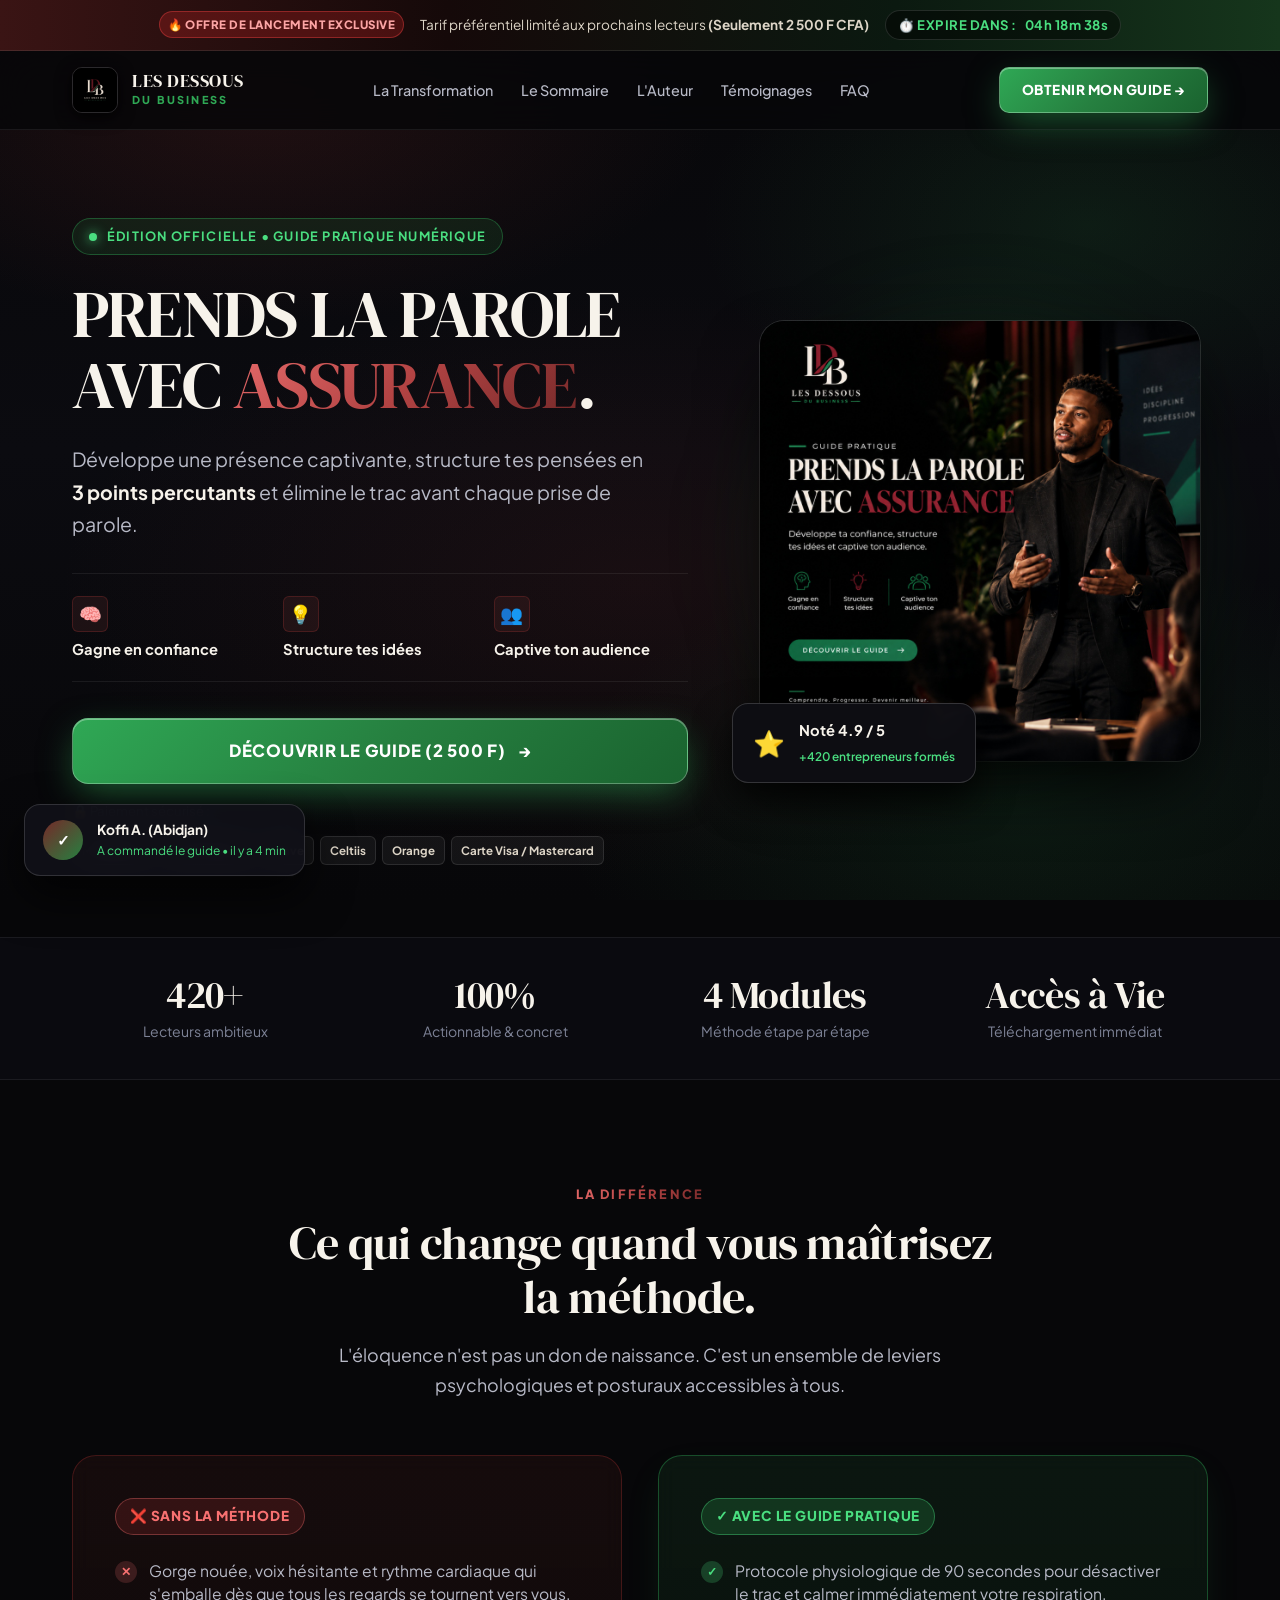
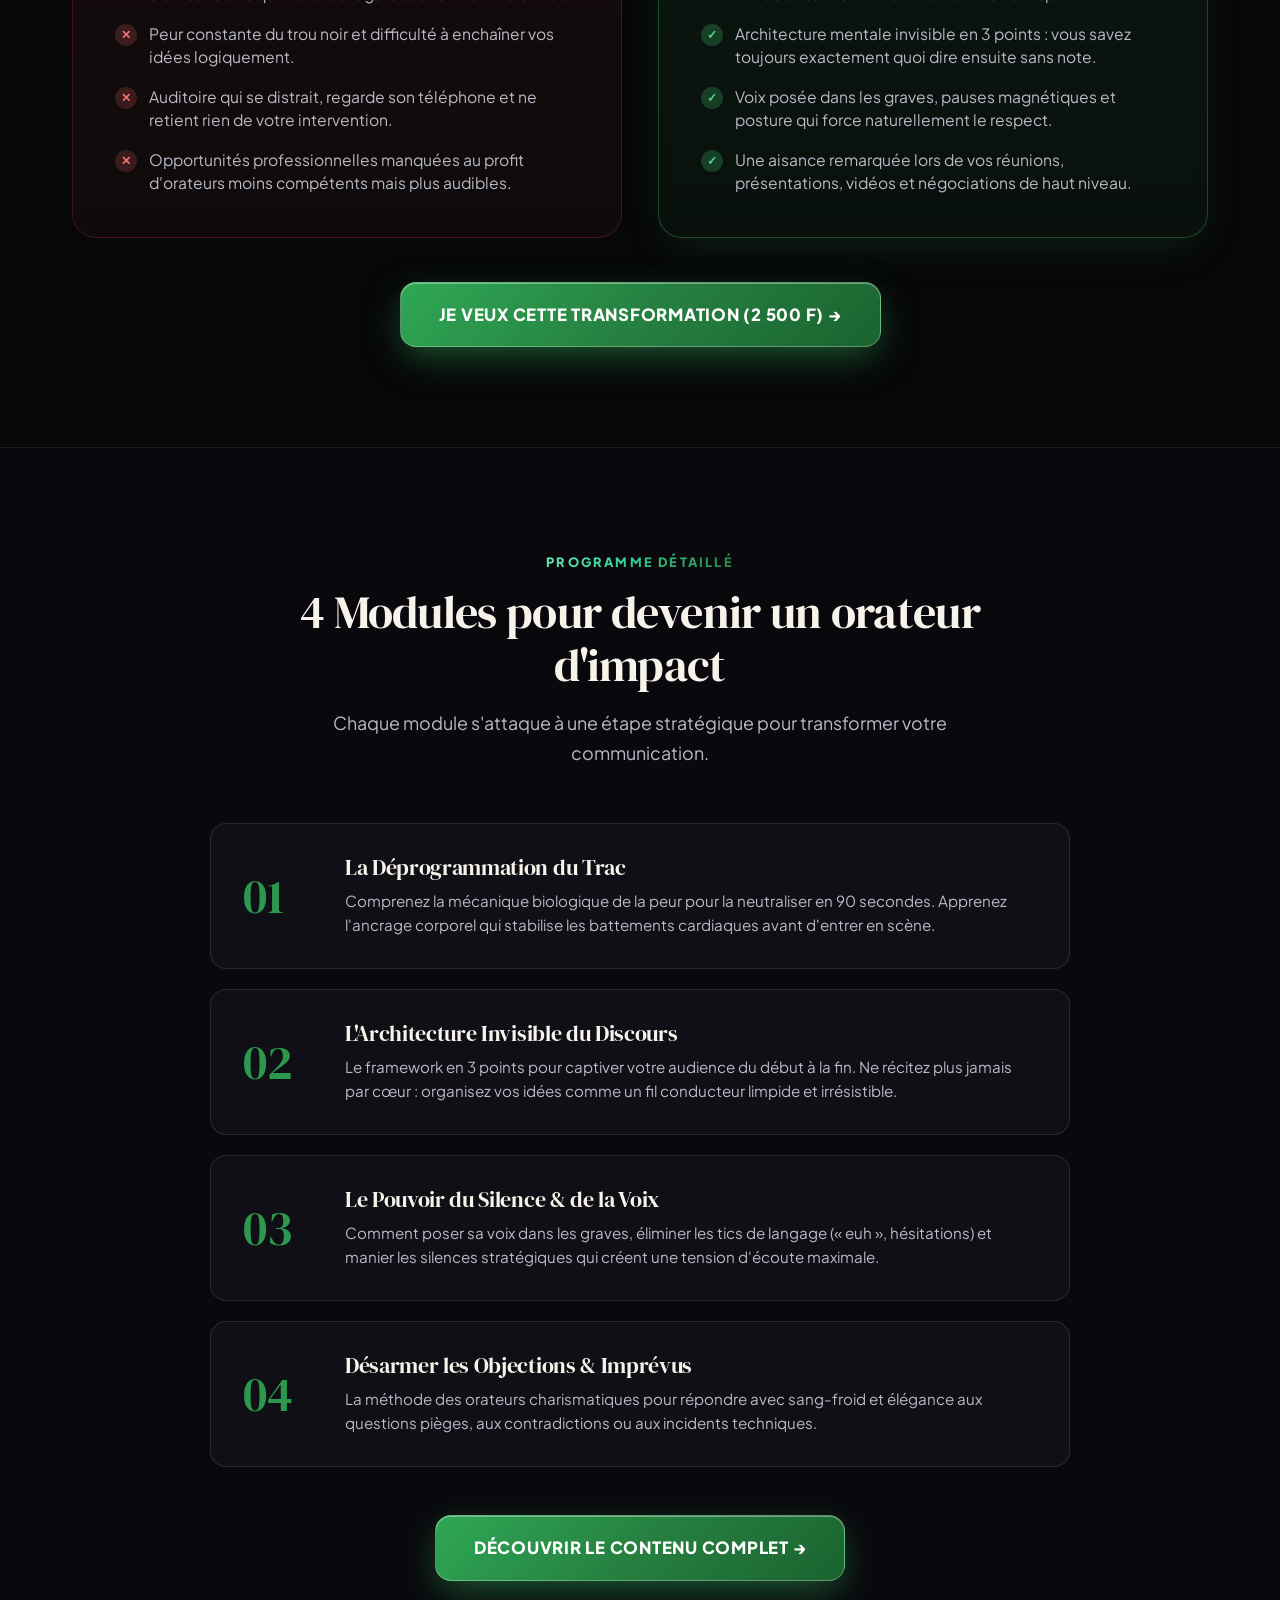
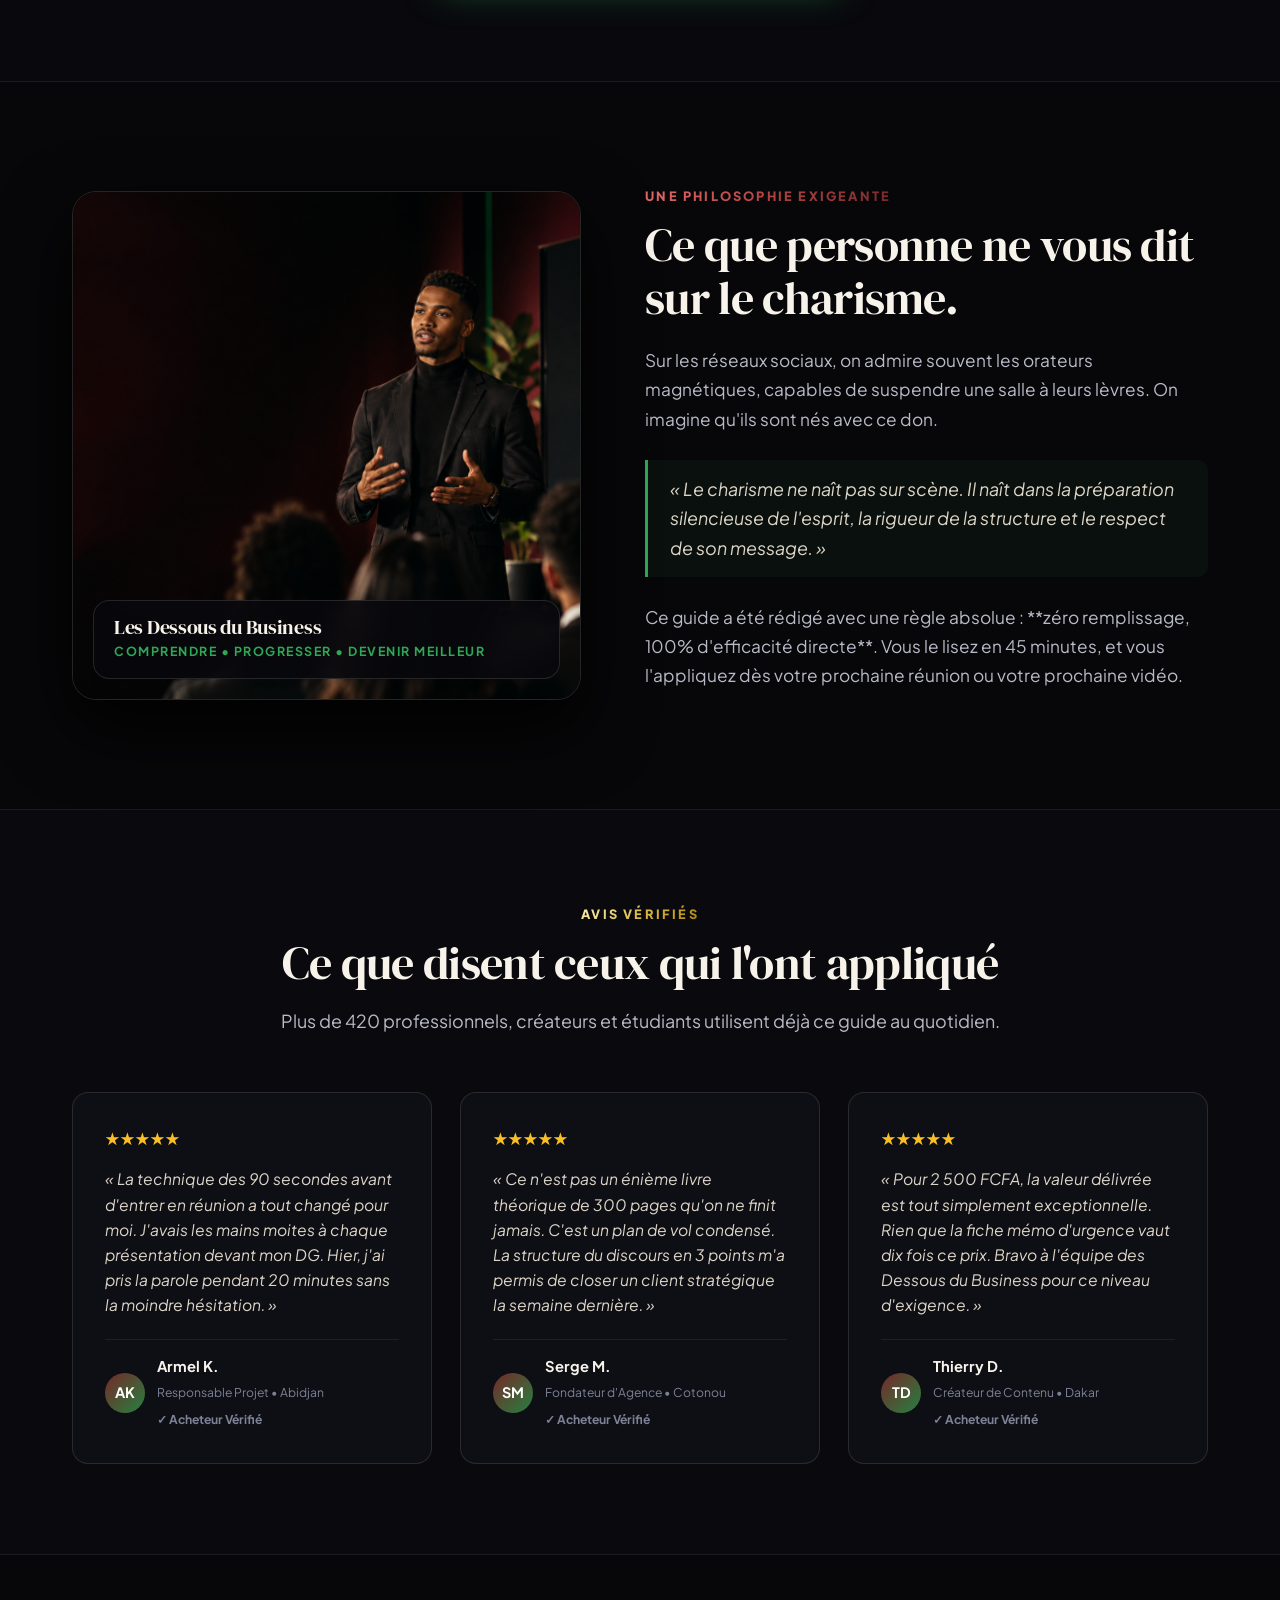
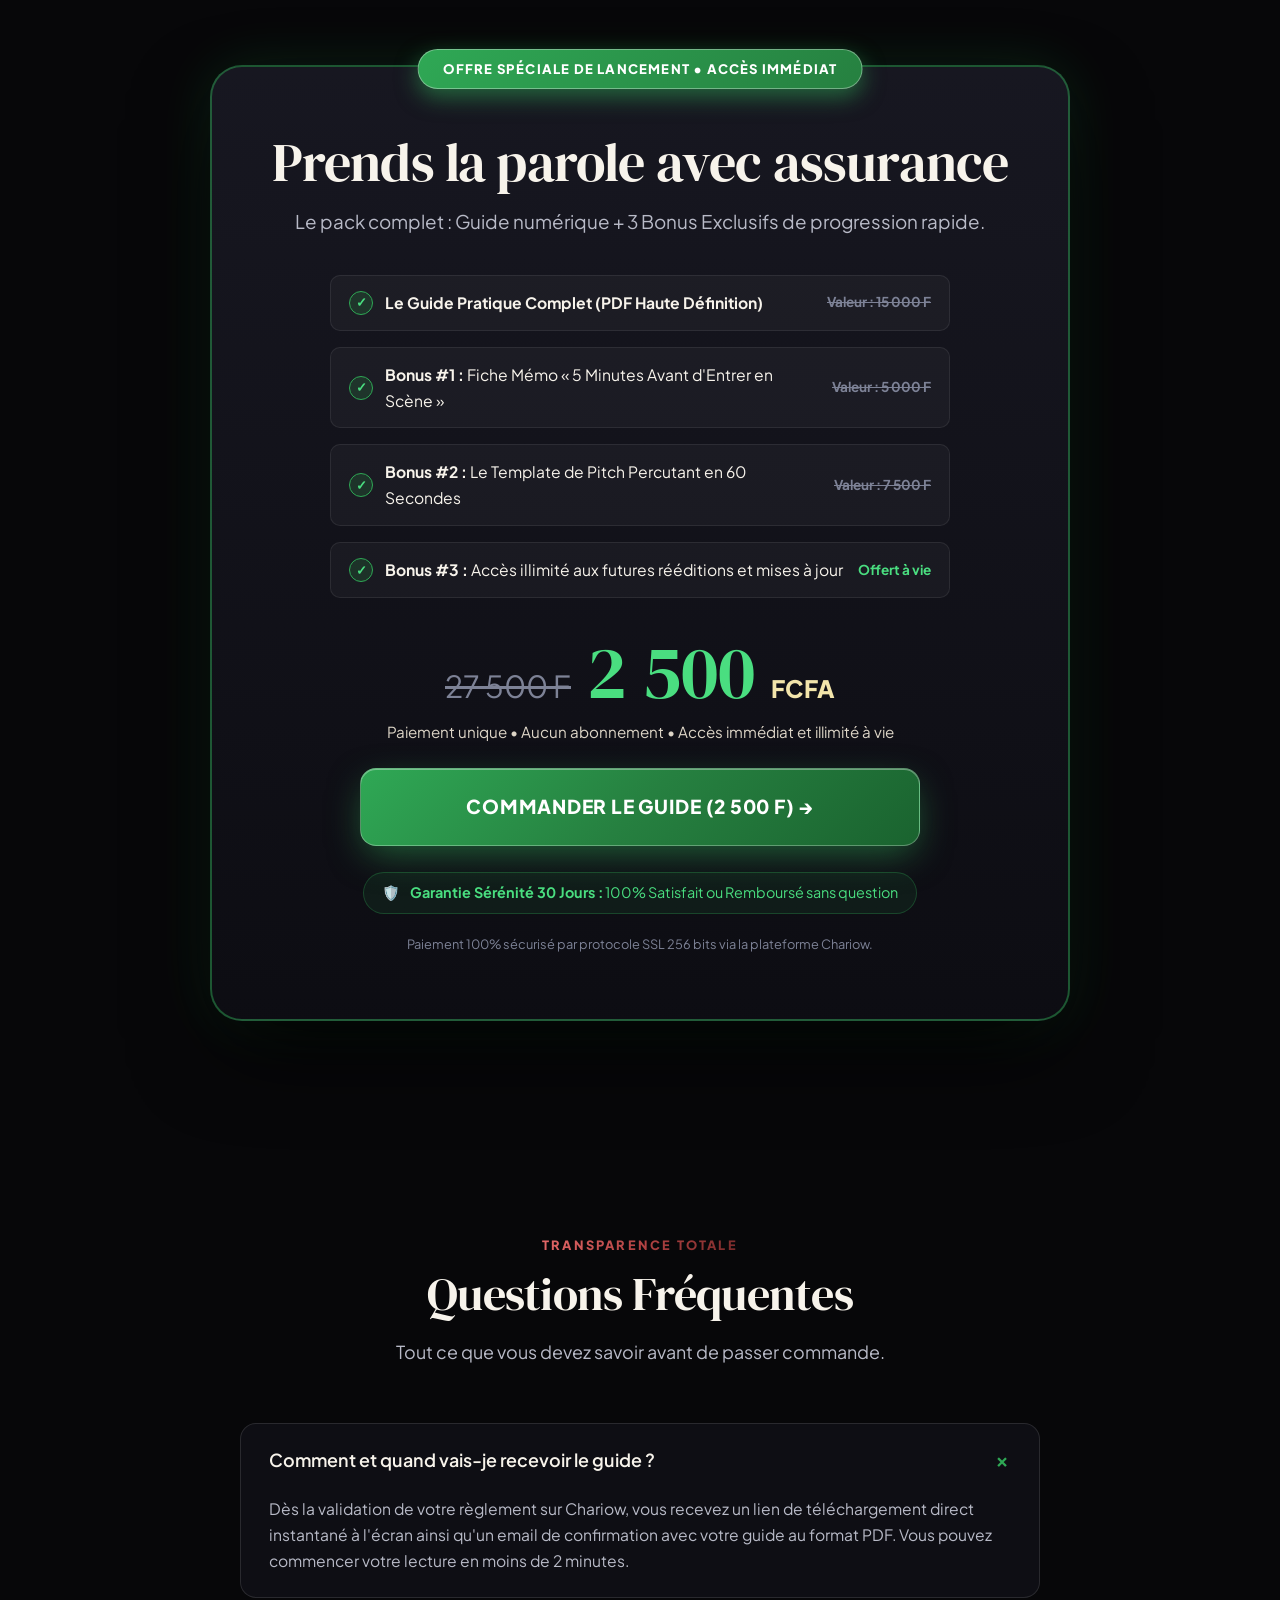
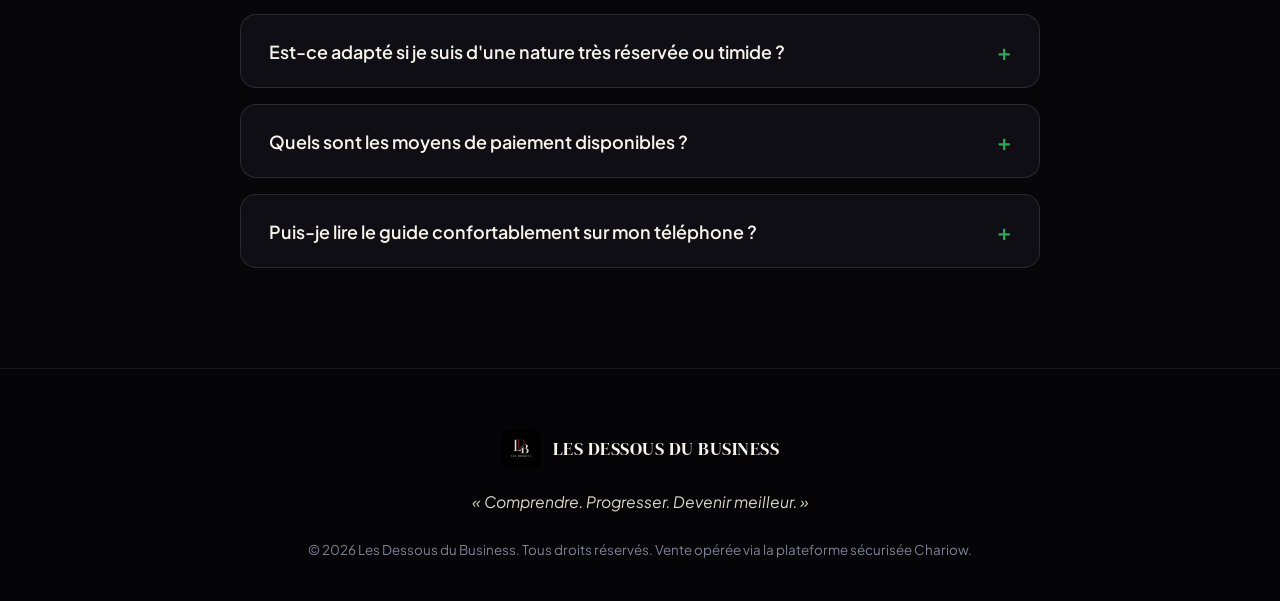
==== commit 9477c85e: "chore: update canonical URL to live Vercel domain" ====
--- a/index.html
+++ b/index.html
@@ -13,7 +13,7 @@
   <meta name="author" content="Les Dessous du Business">
   <meta name="robots" content="index, follow, max-image-preview:large, max-snippet:-1, max-video-preview:-1">
   <meta name="google-site-verification" content="Crdo8GS_SGS33tGUCsF6UnjDs8sqfTCBEOFaHPbx2VQ">
-  <link rel="canonical" href="https://les-dessous-du-business-produit-1.vercel.app/">
+  <link rel="canonical" href="https://les-dessous-du-busness-produit-1.vercel.app/">
   
   <meta name="theme-color" content="#070709">
   <meta name="apple-mobile-web-app-status-bar-style" content="black-translucent">
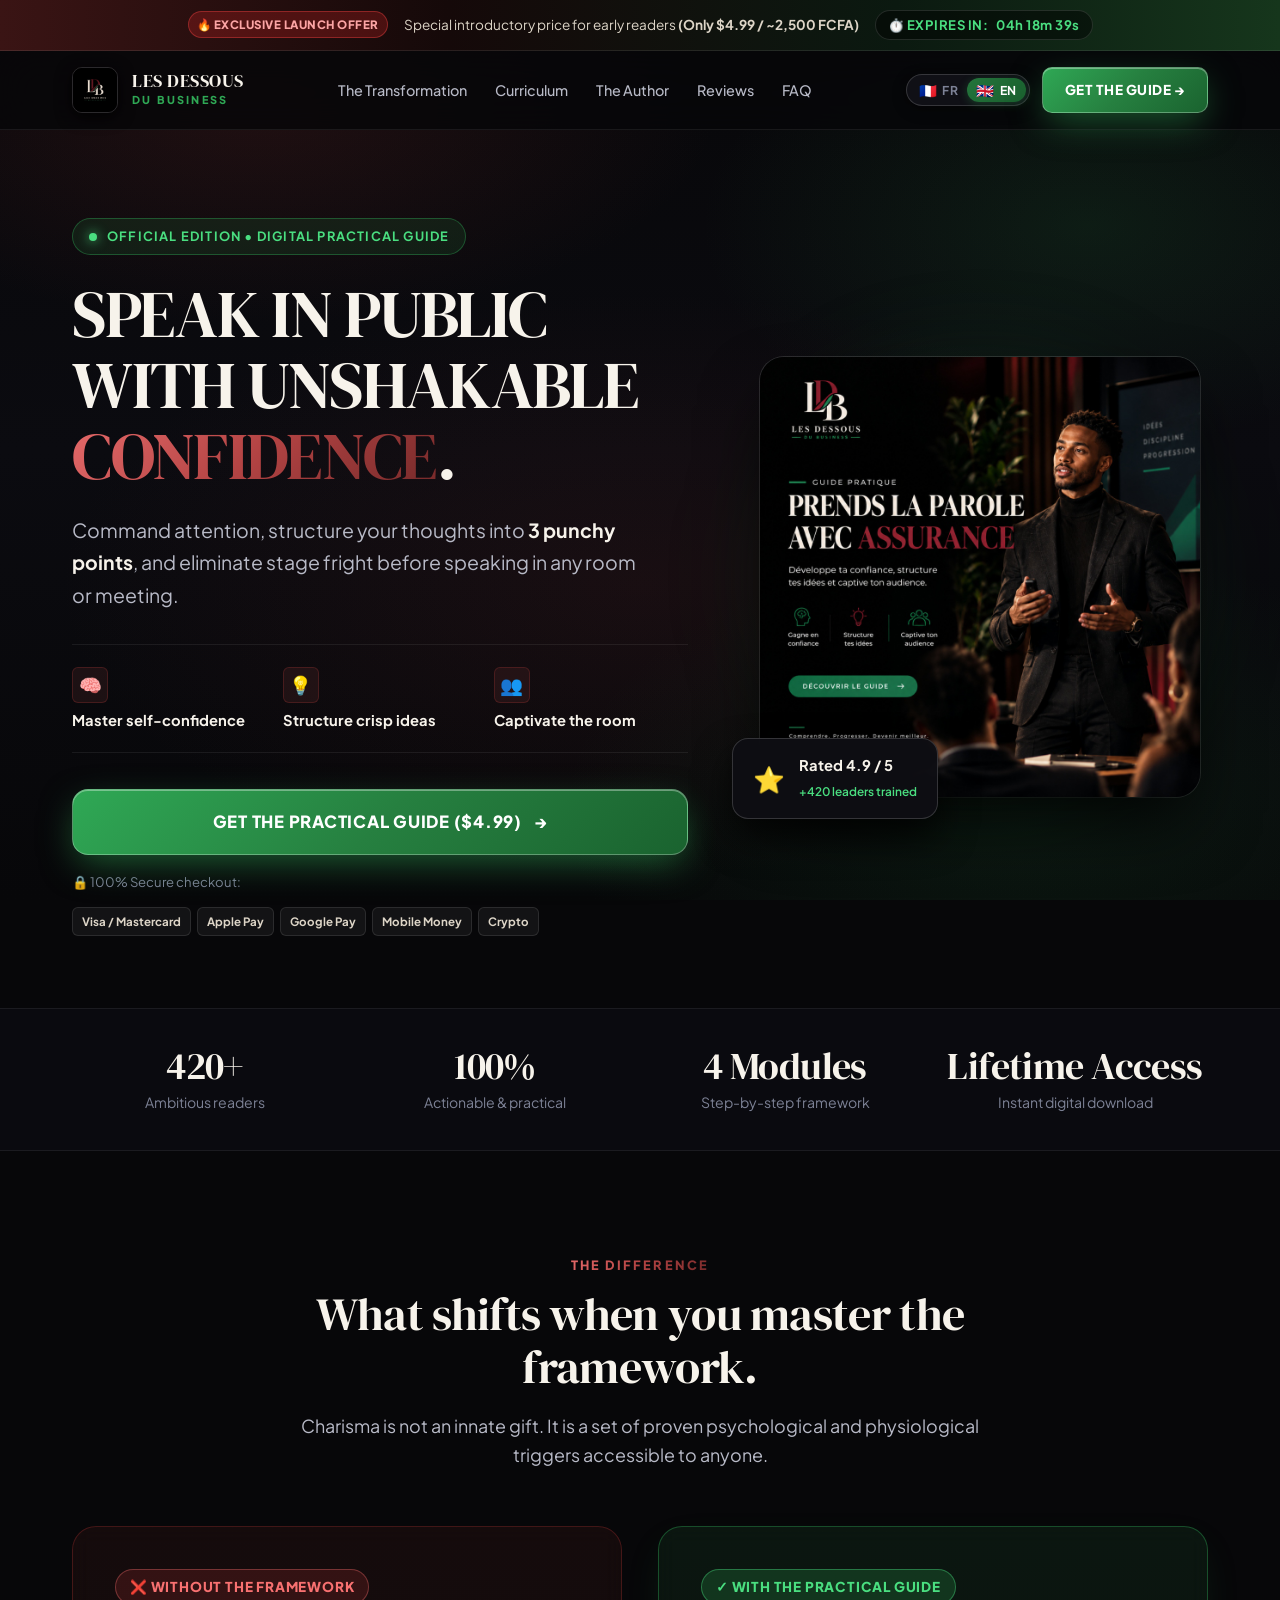
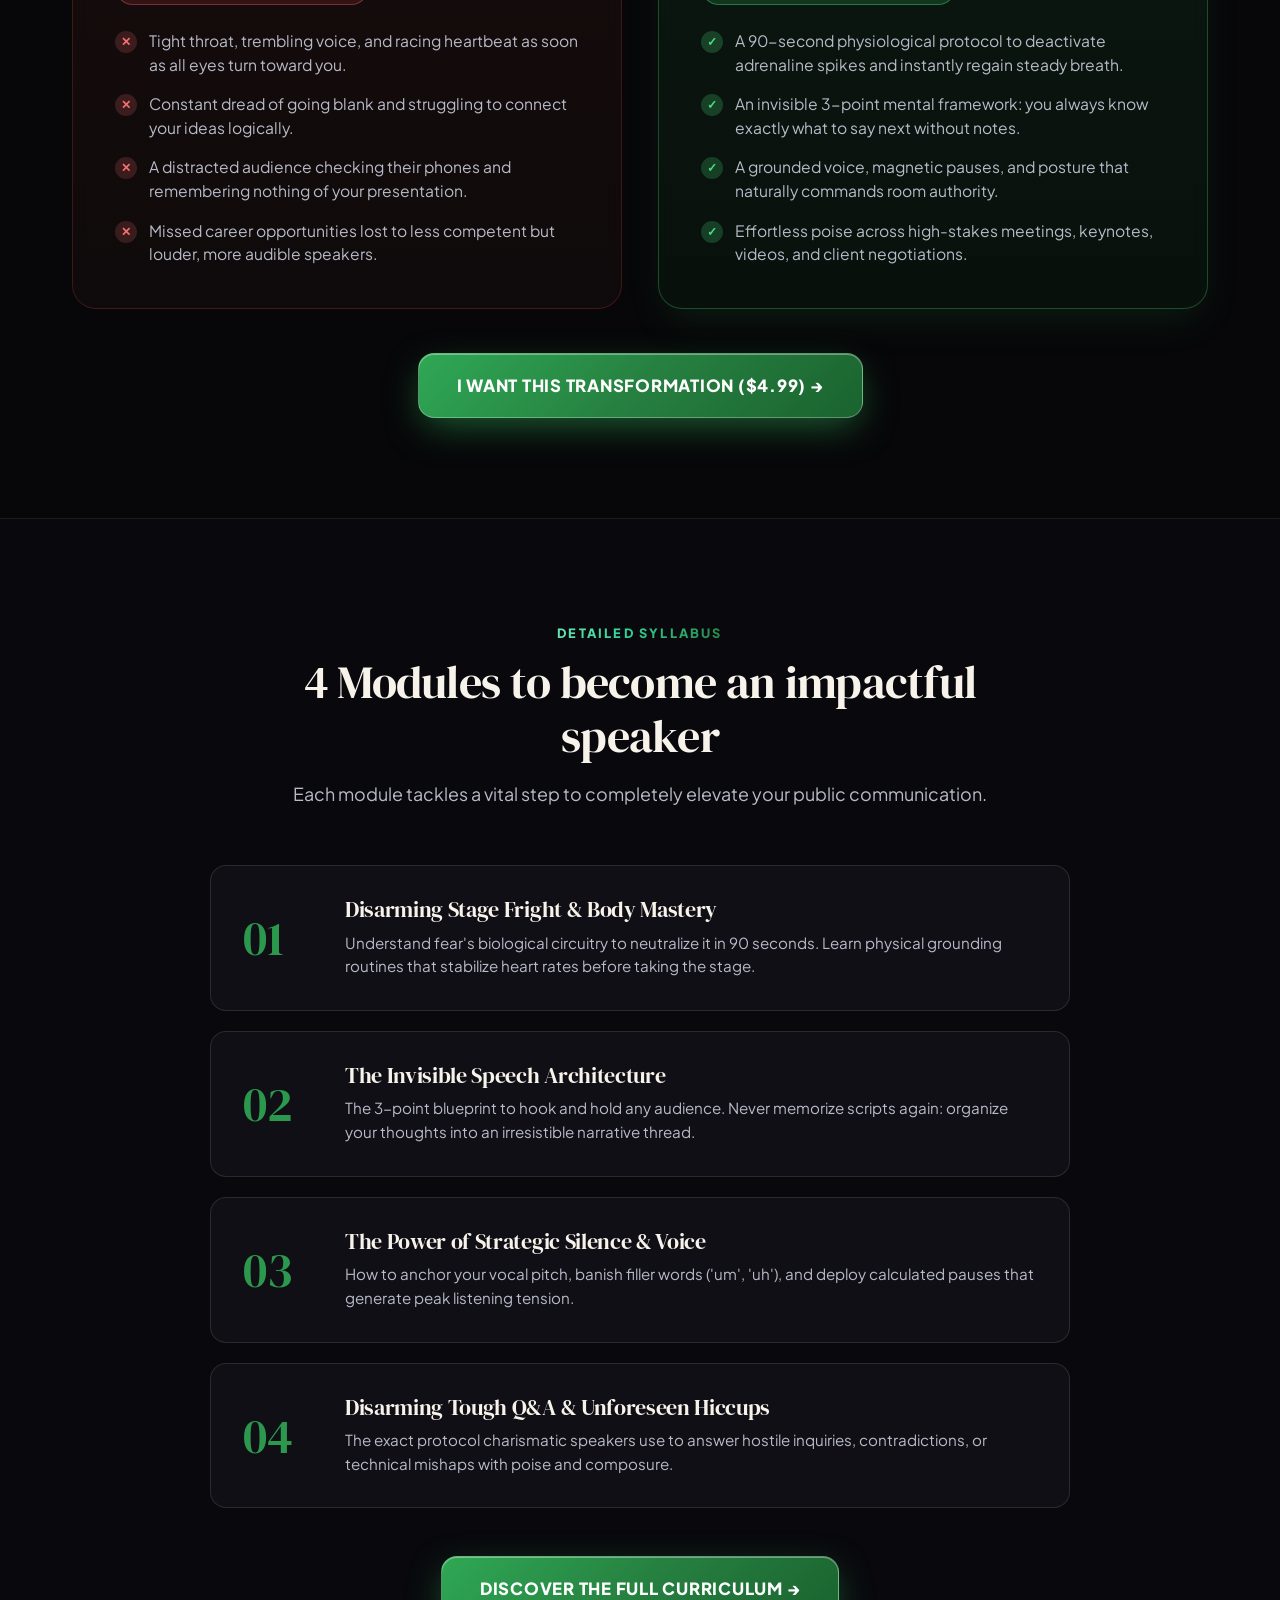
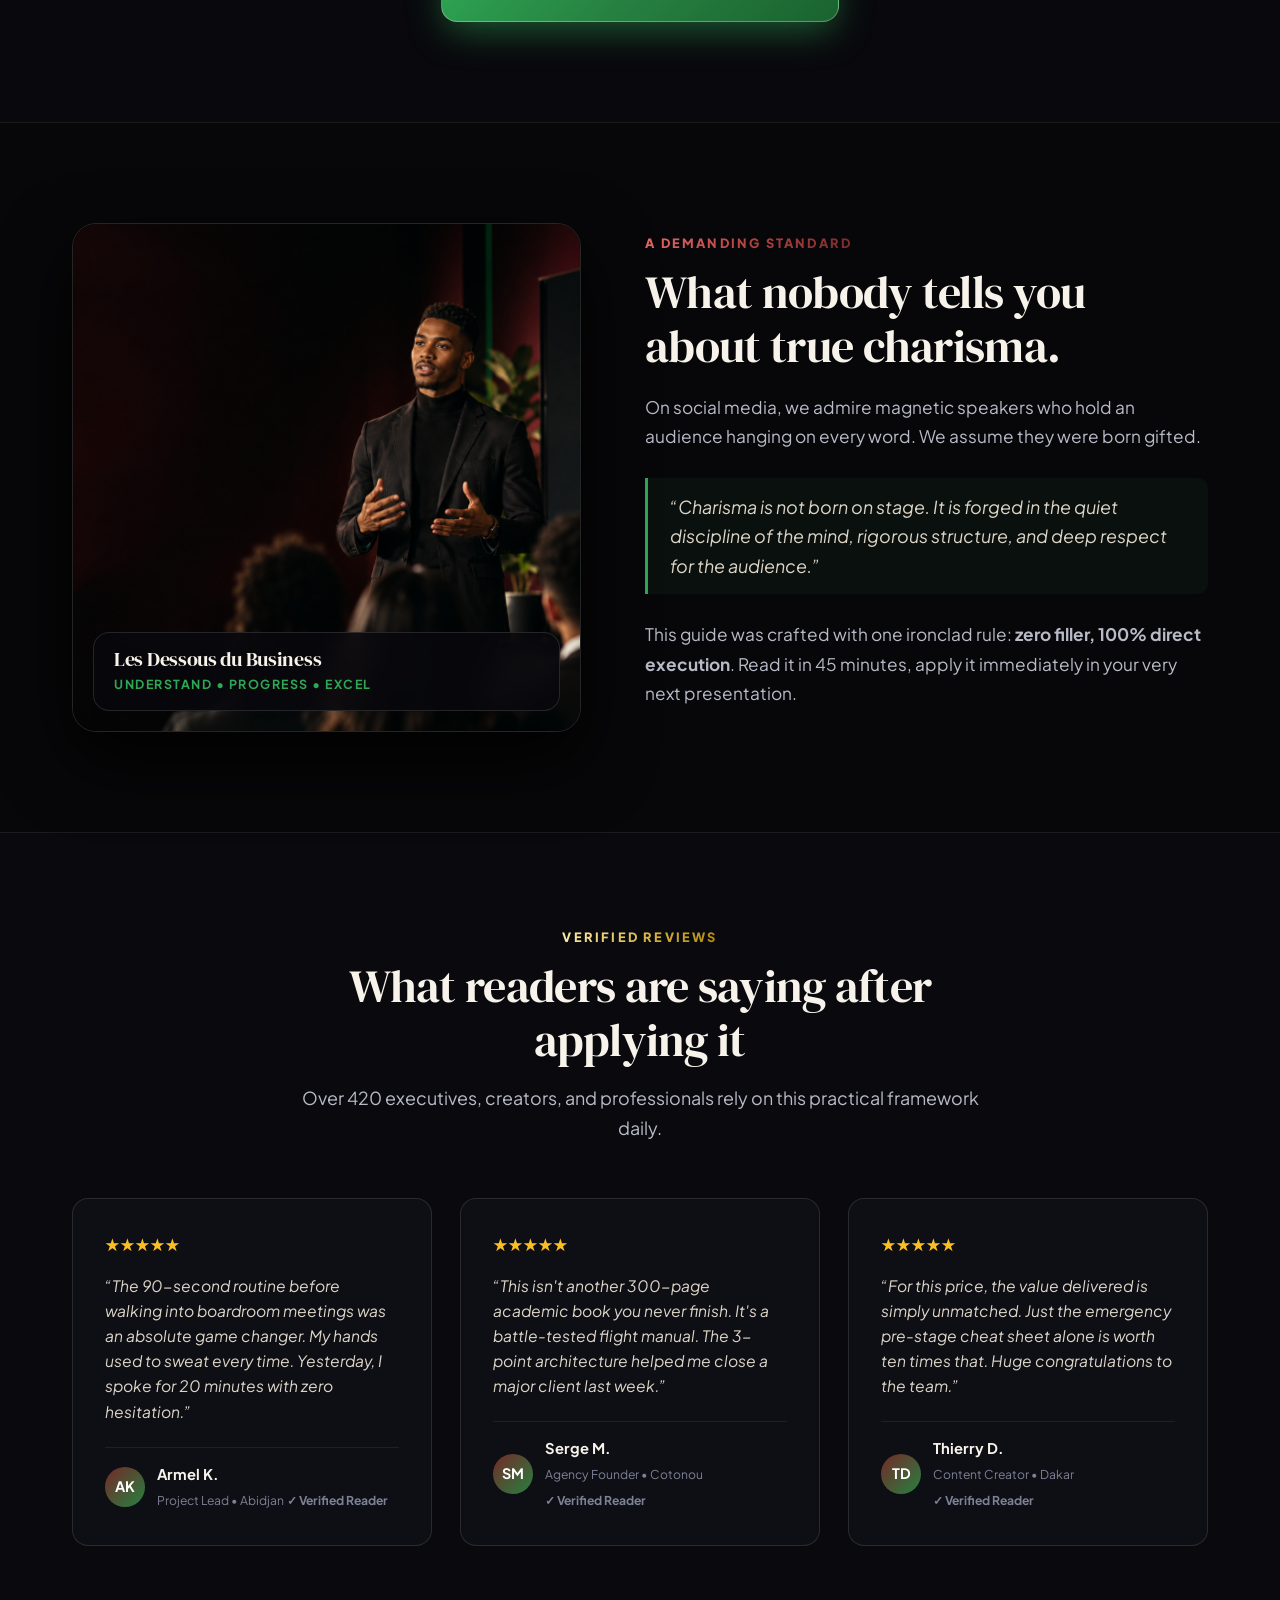
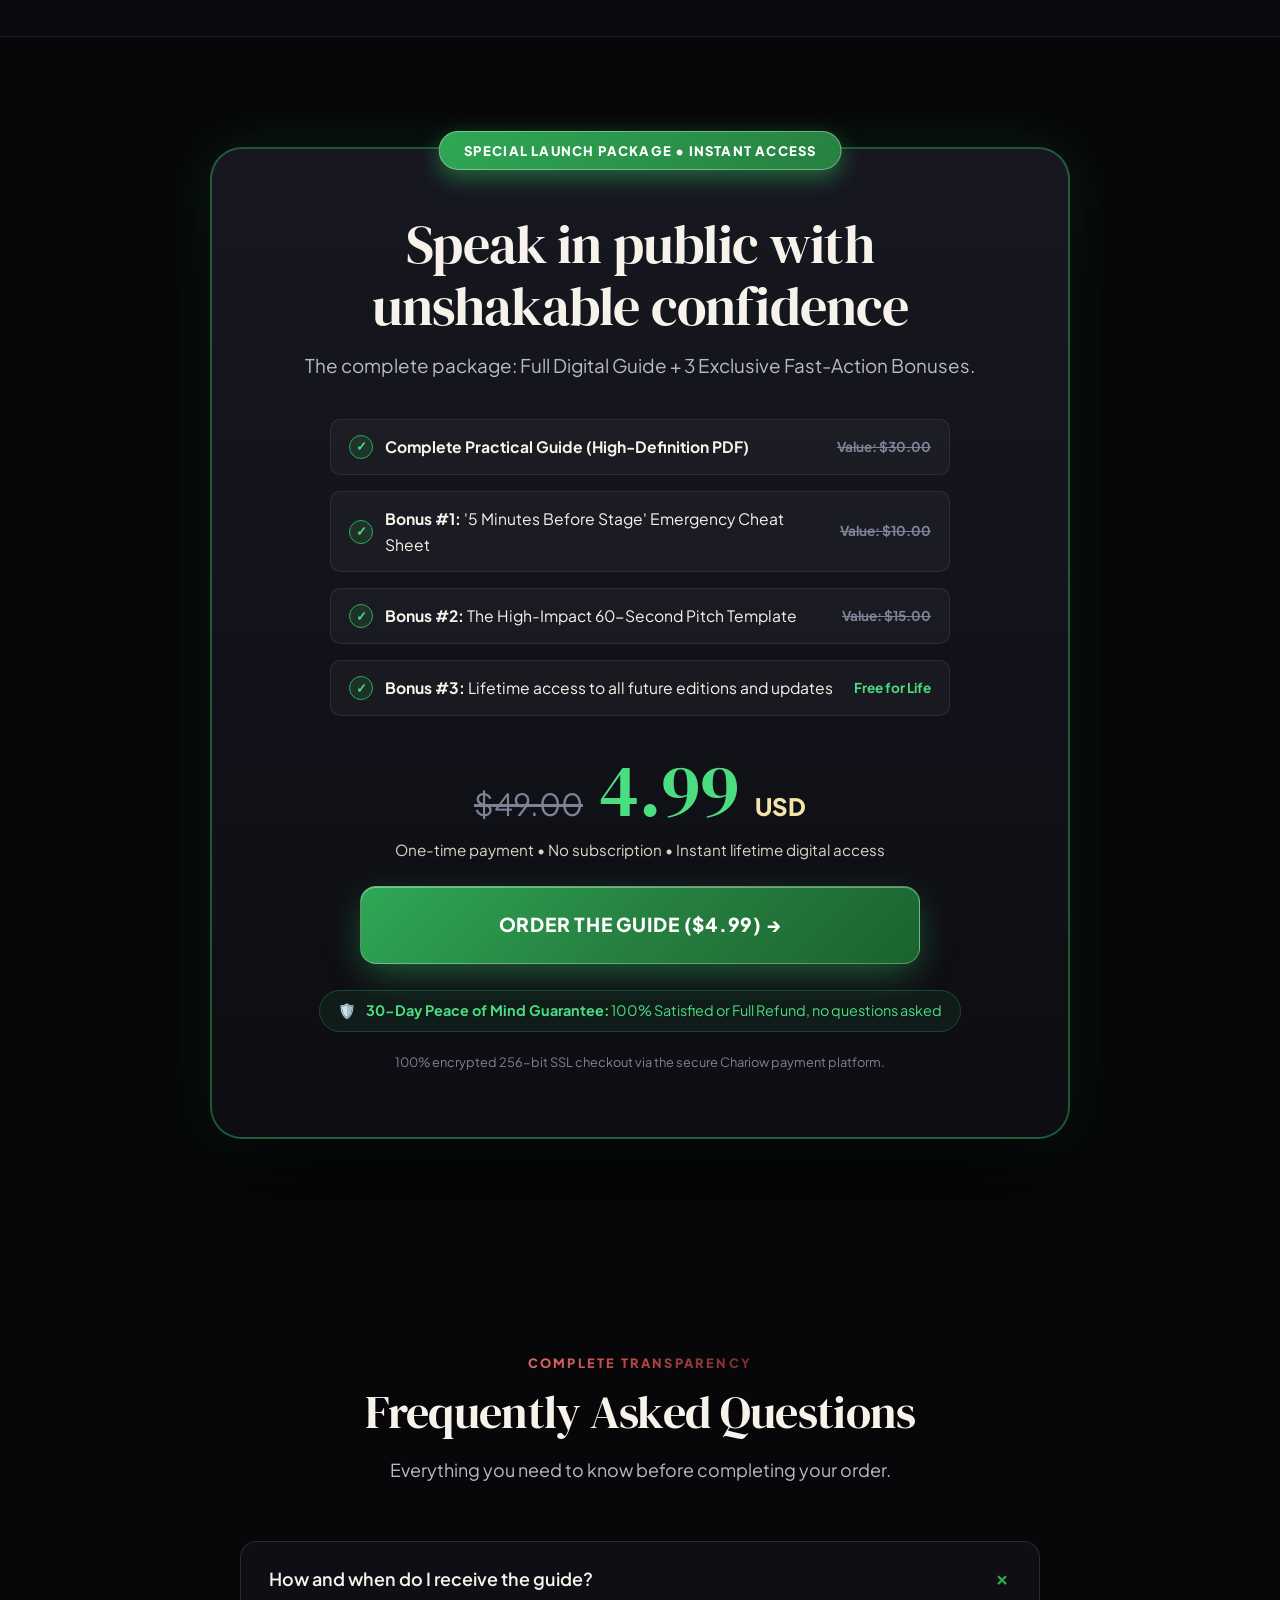
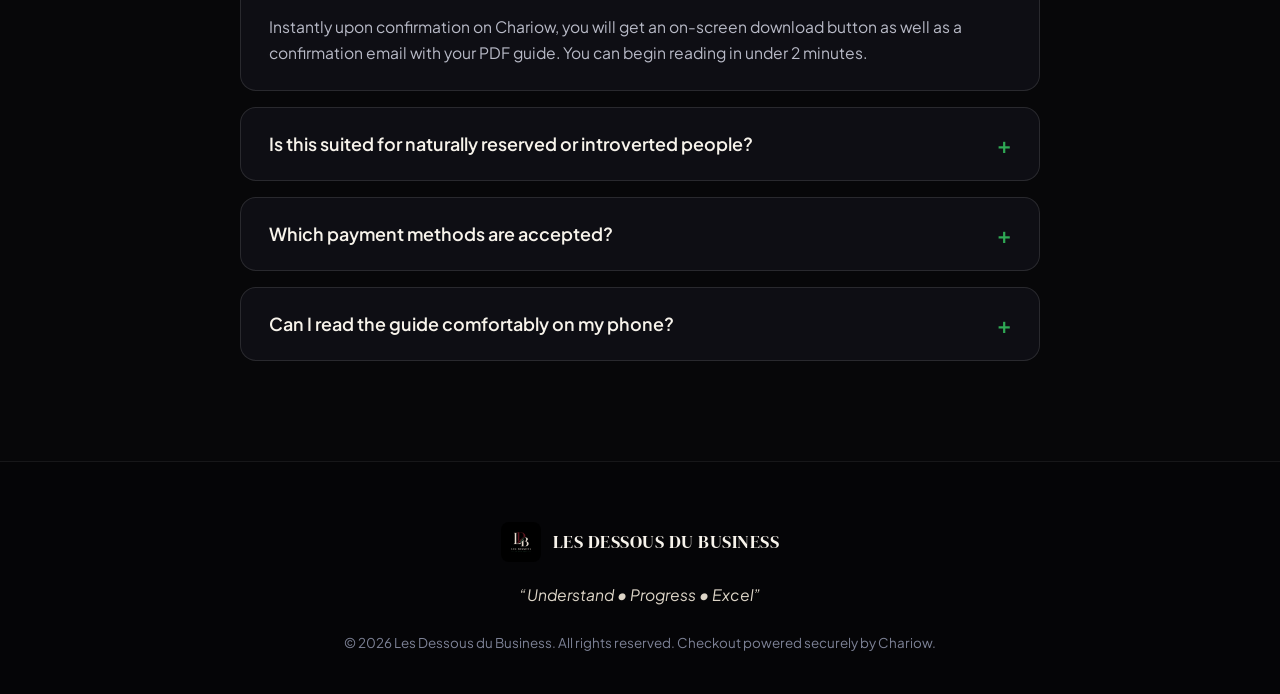
==== commit 82f433ce: "feat: add intelligent country detection and bilingual French/English translation engine" ====
--- a/index.html
+++ b/index.html
@@ -80,7 +80,7 @@
         },
         "offers": {
           "@type": "Offer",
-          "url": "https://wyvmgyhr.mychariow.com/prd_vqzd2xnd",
+          "url": "https://wyvmgyhr.mychariow.com/prd_vqzd2xnd?chw_campaign=SCROX9Q9UK&campaign=SCROX9Q9UK",
           "priceCurrency": "XOF",
           "price": "2500",
           "priceValidUntil": "2027-12-31",
@@ -175,10 +175,15 @@
     <!-- 1. TOP BARRE D'OFFRE & URGENCE DYNAMIQUE -->
     <aside class="top-announcement" aria-label="Offre promotionnelle">
       <div class="top-announcement-inner">
-        <span class="top-badge-pulse">🔥 OFFRE DE LANCEMENT EXCLUSIVE</span>
-        <span>Tarif préférentiel limité aux prochains lecteurs <strong>(Seulement 2 500 F CFA)</strong></span>
+        <!-- Badge pays détecté intelligemment -->
+        <div class="country-detect-badge" id="countryDetectBadge" style="display: none;">
+          <span class="country-pulse-dot" aria-hidden="true"></span>
+          <span id="countryDetectText">Détecté en Côte d'Ivoire 🇨🇮</span>
+        </div>
+        <span class="top-badge-pulse" data-i18n="top.badge">🔥 OFFRE DE LANCEMENT EXCLUSIVE</span>
+        <span data-i18n-html="top.text">Tarif préférentiel limité aux prochains lecteurs <strong>(Seulement 2 500 F CFA)</strong></span>
         <div class="top-countdown-box">
-          <span>⏱️ EXPIRE DANS :</span>
+          <span data-i18n="top.expires">⏱️ EXPIRE DANS :</span>
           <span id="countdown-timer" aria-live="polite">04h 18m 42s</span>
         </div>
       </div>
@@ -200,17 +205,31 @@
 
         <nav class="nav-desktop" aria-label="Navigation principale">
           <ul class="nav-desktop-menu">
-            <li><a href="#transformation">La Transformation</a></li>
-            <li><a href="#programme">Le Sommaire</a></li>
-            <li><a href="#philosophie">L'Auteur</a></li>
-            <li><a href="#avis">Témoignages</a></li>
-            <li><a href="#faq">FAQ</a></li>
+            <li><a href="#transformation" data-i18n="nav.transformation">La Transformation</a></li>
+            <li><a href="#programme" data-i18n="nav.curriculum">Le Sommaire</a></li>
+            <li><a href="#philosophie" data-i18n="nav.author">L'Auteur</a></li>
+            <li><a href="#avis" data-i18n="nav.testimonials">Témoignages</a></li>
+            <li><a href="#faq" data-i18n="nav.faq">FAQ</a></li>
           </ul>
         </nav>
 
-        <a href="#commander" class="btn-conversion btn-conversion-sm header-cta-desktop track-checkout-btn">
-          Obtenir mon Guide →
-        </a>
+        <div class="header-right-tools">
+          <!-- Sélecteur de Langue Élégant (FR / EN) -->
+          <div class="lang-switcher" id="langSwitcher" role="group" aria-label="Langue / Language">
+            <button type="button" class="lang-btn active" data-lang-target="fr" aria-pressed="true" title="Français">
+              <span class="lang-flag">🇫🇷</span>
+              <span class="lang-label">FR</span>
+            </button>
+            <button type="button" class="lang-btn" data-lang-target="en" aria-pressed="false" title="English">
+              <span class="lang-flag">🇬🇧</span>
+              <span class="lang-label">EN</span>
+            </button>
+          </div>
+
+          <a href="#commander" class="btn-conversion btn-conversion-sm header-cta-desktop track-checkout-btn" data-i18n="nav.cta">
+            Obtenir mon Guide →
+          </a>
+        </div>
 
       </div>
     </header>
@@ -224,17 +243,17 @@
           <!-- Colonne Copywriting & Promesse Forte -->
           <div class="hero-copy-col">
             <div class="hero-tag-wrap">
-              <span class="hero-pill-badge">
+              <span class="hero-pill-badge" data-i18n-html="hero.badge">
                 <span class="dot-live" aria-hidden="true"></span>
                 Édition Officielle • Guide Pratique Numérique
               </span>
             </div>
 
-            <h1 class="hero-main-title">
+            <h1 class="hero-main-title" data-i18n-html="hero.title">
               Prends la parole avec <span class="highlight-bordeaux">assurance</span>.
             </h1>
 
-            <p class="hero-lead-text">
+            <p class="hero-lead-text" data-i18n-html="hero.lead">
               Développe une présence captivante, structure tes pensées en <strong>3 points percutants</strong> et élimine le trac avant chaque prise de parole.
             </p>
 
@@ -242,28 +261,28 @@
             <div class="hero-pillars-grid">
               <div class="pillar-item">
                 <div class="pillar-icon-box" aria-hidden="true">🧠</div>
-                <div class="pillar-label">Gagne en confiance</div>
+                <div class="pillar-label" data-i18n="hero.pillar1">Gagne en confiance</div>
               </div>
               <div class="pillar-item">
                 <div class="pillar-icon-box" aria-hidden="true">💡</div>
-                <div class="pillar-label">Structure tes idées</div>
+                <div class="pillar-label" data-i18n="hero.pillar2">Structure tes idées</div>
               </div>
               <div class="pillar-item">
                 <div class="pillar-icon-box" aria-hidden="true">👥</div>
-                <div class="pillar-label">Captive ton audience</div>
+                <div class="pillar-label" data-i18n="hero.pillar3">Captive ton audience</div>
               </div>
             </div>
 
             <!-- Call-To-Action & Éléments de Réassurance -->
             <div class="hero-action-block">
-              <a href="https://wyvmgyhr.mychariow.com/prd_vqzd2xnd" class="btn-conversion track-checkout-btn" id="hero-order-cta">
-                <span>DÉCOUVRIR LE GUIDE (2 500 F)</span>
+              <a href="https://wyvmgyhr.mychariow.com/prd_vqzd2xnd?chw_campaign=SCROX9Q9UK&campaign=SCROX9Q9UK" class="btn-conversion track-checkout-btn" id="hero-order-cta">
+                <span data-i18n="hero.cta">DÉCOUVRIR LE GUIDE (2 500 F)</span>
                 <span aria-hidden="true">→</span>
               </a>
 
               <div class="hero-trust-bar">
-                <span>🔒 Paiement sécurisé :</span>
-                <div class="payment-chips">
+                <span data-i18n="hero.trustTitle">🔒 Paiement sécurisé :</span>
+                <div class="payment-chips" id="heroPaymentChips">
                   <span class="chip-pay">MTN MoMo</span>
                   <span class="chip-pay">Moov Money</span>
                   <span class="chip-pay">Wave</span>
@@ -286,8 +305,8 @@
             <div class="hero-floating-badge">
               <span class="floating-badge-icon" aria-hidden="true">⭐</span>
               <div class="floating-badge-content">
-                <strong>Noté 4.9 / 5</strong>
-                <span>+420 entrepreneurs formés</span>
+                <strong data-i18n="hero.rating">Noté 4.9 / 5</strong>
+                <span data-i18n="hero.readersCount">+420 entrepreneurs formés</span>
               </div>
             </div>
           </div>
@@ -300,19 +319,19 @@
         <div class="container stats-grid-row">
           <div class="stat-box">
             <h3>420+</h3>
-            <p>Lecteurs ambitieux</p>
+            <p data-i18n="stats.item1">Lecteurs ambitieux</p>
           </div>
           <div class="stat-box">
             <h3>100%</h3>
-            <p>Actionnable & concret</p>
+            <p data-i18n="stats.item2">Actionnable & concret</p>
           </div>
           <div class="stat-box">
             <h3>4 Modules</h3>
-            <p>Méthode étape par étape</p>
+            <p data-i18n="stats.item3">Méthode étape par étape</p>
           </div>
           <div class="stat-box">
-            <h3>Accès à Vie</h3>
-            <p>Téléchargement immédiat</p>
+            <h3 data-i18n="stats.item4Val">Accès à Vie</h3>
+            <p data-i18n="stats.item4">Téléchargement immédiat</p>
           </div>
         </div>
       </section>
@@ -321,9 +340,9 @@
       <section class="section-contrast" id="transformation" aria-label="Transformation avant et après">
         <div class="container">
           <div class="section-title-center">
-            <span class="section-eyebrow highlight-bordeaux">La Différence</span>
-            <h2 class="section-heading">Ce qui change quand vous maîtrisez la méthode.</h2>
-            <p class="section-subheading">
+            <span class="section-eyebrow highlight-bordeaux" data-i18n="contrast.eyebrow">La Différence</span>
+            <h2 class="section-heading" data-i18n="contrast.heading">Ce qui change quand vous maîtrisez la méthode.</h2>
+            <p class="section-subheading" data-i18n="contrast.subheading">
               L'éloquence n'est pas un don de naissance. C'est un ensemble de leviers psychologiques et posturaux accessibles à tous.
             </p>
           </div>
@@ -332,46 +351,46 @@
             
             <!-- Carte Sans la méthode -->
             <div class="contrast-box negative">
-              <span class="contrast-badge">❌ Sans la méthode</span>
+              <span class="contrast-badge" data-i18n="contrast.badgeWithout">❌ Sans la méthode</span>
               <ul class="contrast-points-list">
                 <li class="contrast-point-item">
                   <span class="point-icon" aria-hidden="true">✕</span>
-                  <span>Gorge nouée, voix hésitante et rythme cardiaque qui s'emballe dès que tous les regards se tournent vers vous.</span>
+                  <span data-i18n="contrast.neg1">Gorge nouée, voix hésitante et rythme cardiaque qui s'emballe dès que tous les regards se tournent vers vous.</span>
                 </li>
                 <li class="contrast-point-item">
                   <span class="point-icon" aria-hidden="true">✕</span>
-                  <span>Peur constante du trou noir et difficulté à enchaîner vos idées logiquement.</span>
+                  <span data-i18n="contrast.neg2">Peur constante du trou noir et difficulté à enchaîner vos idées logiquement.</span>
                 </li>
                 <li class="contrast-point-item">
                   <span class="point-icon" aria-hidden="true">✕</span>
-                  <span>Auditoire qui se distrait, regarde son téléphone et ne retient rien de votre intervention.</span>
+                  <span data-i18n="contrast.neg3">Auditoire qui se distrait, regarde son téléphone et ne retient rien de votre intervention.</span>
                 </li>
                 <li class="contrast-point-item">
                   <span class="point-icon" aria-hidden="true">✕</span>
-                  <span>Opportunités professionnelles manquées au profit d'orateurs moins compétents mais plus audibles.</span>
+                  <span data-i18n="contrast.neg4">Opportunités professionnelles manquées au profit d'orateurs moins compétents mais plus audibles.</span>
                 </li>
               </ul>
             </div>
 
             <!-- Carte Avec la méthode -->
             <div class="contrast-box positive">
-              <span class="contrast-badge">✓ Avec le Guide Pratique</span>
+              <span class="contrast-badge" data-i18n="contrast.badgeWith">✓ Avec le Guide Pratique</span>
               <ul class="contrast-points-list">
                 <li class="contrast-point-item">
                   <span class="point-icon" aria-hidden="true">✓</span>
-                  <span>Protocole physiologique de 90 secondes pour désactiver le trac et calmer immédiatement votre respiration.</span>
+                  <span data-i18n="contrast.pos1">Protocole physiologique de 90 secondes pour désactiver le trac et calmer immédiatement votre respiration.</span>
                 </li>
                 <li class="contrast-point-item">
                   <span class="point-icon" aria-hidden="true">✓</span>
-                  <span>Architecture mentale invisible en 3 points : vous savez toujours exactement quoi dire ensuite sans note.</span>
+                  <span data-i18n="contrast.pos2">Architecture mentale invisible en 3 points : vous savez toujours exactement quoi dire ensuite sans note.</span>
                 </li>
                 <li class="contrast-point-item">
                   <span class="point-icon" aria-hidden="true">✓</span>
-                  <span>Voix posée dans les graves, pauses magnétiques et posture qui force naturellement le respect.</span>
+                  <span data-i18n="contrast.pos3">Voix posée dans les graves, pauses magnétiques et posture qui force naturellement le respect.</span>
                 </li>
                 <li class="contrast-point-item">
                   <span class="point-icon" aria-hidden="true">✓</span>
-                  <span>Une aisance remarquée lors de vos réunions, présentations, vidéos et négociations de haut niveau.</span>
+                  <span data-i18n="contrast.pos4">Une aisance remarquée lors de vos réunions, présentations, vidéos et négociations de haut niveau.</span>
                 </li>
               </ul>
             </div>
@@ -379,7 +398,7 @@
           </div>
 
           <div style="text-align: center;">
-            <a href="#commander" class="btn-conversion track-checkout-btn">
+            <a href="#commander" class="btn-conversion track-checkout-btn" data-i18n="contrast.cta">
               JE VEUX CETTE TRANSFORMATION (2 500 F) →
             </a>
           </div>
@@ -390,9 +409,9 @@
       <section class="section-curriculum" id="programme" aria-label="Sommaire détaillé du guide">
         <div class="container">
           <div class="section-title-center">
-            <span class="section-eyebrow highlight-green">Programme Détaillé</span>
-            <h2 class="section-heading">4 Modules pour devenir un orateur d'impact</h2>
-            <p class="section-subheading">
+            <span class="section-eyebrow highlight-green" data-i18n="curriculum.eyebrow">Programme Détaillé</span>
+            <h2 class="section-heading" data-i18n="curriculum.heading">4 Modules pour devenir un orateur d'impact</h2>
+            <p class="section-subheading" data-i18n="curriculum.subheading">
               Chaque module s'attaque à une étape stratégique pour transformer votre communication.
             </p>
           </div>
@@ -402,39 +421,39 @@
             <article class="curriculum-card">
               <div class="curriculum-num" aria-hidden="true">01</div>
               <div class="curriculum-body">
-                <h3>La Déprogrammation du Trac</h3>
-                <p>Comprenez la mécanique biologique de la peur pour la neutraliser en 90 secondes. Apprenez l'ancrage corporel qui stabilise les battements cardiaques avant d'entrer en scène.</p>
+                <h3 data-i18n="curriculum.mod1Title">La Déprogrammation du Trac</h3>
+                <p data-i18n="curriculum.mod1Desc">Comprenez la mécanique biologique de la peur pour la neutraliser en 90 secondes. Apprenez l'ancrage corporel qui stabilise les battements cardiaques avant d'entrer en scène.</p>
               </div>
             </article>
 
             <article class="curriculum-card">
               <div class="curriculum-num" aria-hidden="true">02</div>
               <div class="curriculum-body">
-                <h3>L'Architecture Invisible du Discours</h3>
-                <p>Le framework en 3 points pour captiver votre audience du début à la fin. Ne récitez plus jamais par cœur : organisez vos idées comme un fil conducteur limpide et irrésistible.</p>
+                <h3 data-i18n="curriculum.mod2Title">L'Architecture Invisible du Discours</h3>
+                <p data-i18n="curriculum.mod2Desc">Le framework en 3 points pour captiver votre audience du début à la fin. Ne récitez plus jamais par cœur : organisez vos idées comme un fil conducteur limpide et irrésistible.</p>
               </div>
             </article>
 
             <article class="curriculum-card">
               <div class="curriculum-num" aria-hidden="true">03</div>
               <div class="curriculum-body">
-                <h3>Le Pouvoir du Silence & de la Voix</h3>
-                <p>Comment poser sa voix dans les graves, éliminer les tics de langage (« euh », hésitations) et manier les silences stratégiques qui créent une tension d'écoute maximale.</p>
+                <h3 data-i18n="curriculum.mod3Title">Le Pouvoir du Silence & de la Voix</h3>
+                <p data-i18n="curriculum.mod3Desc">Comment poser sa voix dans les graves, éliminer les tics de langage (« euh », hésitations) et manier les silences stratégiques qui créent une tension d'écoute maximale.</p>
               </div>
             </article>
 
             <article class="curriculum-card">
               <div class="curriculum-num" aria-hidden="true">04</div>
               <div class="curriculum-body">
-                <h3>Désarmer les Objections & Imprévus</h3>
-                <p>La méthode des orateurs charismatiques pour répondre avec sang-froid et élégance aux questions pièges, aux contradictions ou aux incidents techniques.</p>
+                <h3 data-i18n="curriculum.mod4Title">Désarmer les Objections & Imprévus</h3>
+                <p data-i18n="curriculum.mod4Desc">La méthode des orateurs charismatiques pour répondre avec sang-froid et élégance aux questions pièges, aux contradictions ou aux incidents techniques.</p>
               </div>
             </article>
 
           </div>
 
           <div style="text-align: center;">
-            <a href="#commander" class="btn-conversion track-checkout-btn">
+            <a href="#commander" class="btn-conversion track-checkout-btn" data-i18n="curriculum.cta">
               DÉCOUVRIR LE CONTENU COMPLET →
             </a>
           </div>
@@ -449,21 +468,21 @@
             <img src="assets/speaker.jpg" alt="Orateur et conférencier en col roulé noir - Les Dessous du Business" width="500" height="500" loading="lazy">
             <div class="speaker-card-overlay">
               <h4>Les Dessous du Business</h4>
-              <p>Comprendre • Progresser • Devenir meilleur</p>
+              <p data-i18n="speaker.motto">Comprendre • Progresser • Devenir meilleur</p>
             </div>
           </div>
 
           <div class="speaker-story-text">
-            <span class="section-eyebrow highlight-bordeaux">Une Philosophie Exigeante</span>
-            <h2>Ce que personne ne vous dit sur le charisme.</h2>
-            <p>
+            <span class="section-eyebrow highlight-bordeaux" data-i18n="speaker.eyebrow">Une Philosophie Exigeante</span>
+            <h2 data-i18n="speaker.heading">Ce que personne ne vous dit sur le charisme.</h2>
+            <p data-i18n="speaker.p1">
               Sur les réseaux sociaux, on admire souvent les orateurs magnétiques, capables de suspendre une salle à leurs lèvres. On imagine qu'ils sont nés avec ce don.
             </p>
-            <div class="quote-highlight-box">
+            <div class="quote-highlight-box" data-i18n="speaker.quote">
               « Le charisme ne naît pas sur scène. Il naît dans la préparation silencieuse de l'esprit, la rigueur de la structure et le respect de son message. »
             </div>
-            <p>
-              Ce guide a été rédigé avec une règle absolue : **zéro remplissage, 100% d'efficacité directe**. Vous le lisez en 45 minutes, et vous l'appliquez dès votre prochaine réunion ou votre prochaine vidéo.
+            <p data-i18n-html="speaker.p2">
+              Ce guide a été rédigé avec une règle absolue : <strong>zéro remplissage, 100% d'efficacité directe</strong>. Vous le lisez en 45 minutes, et vous l'appliquez dès votre prochaine réunion ou votre prochaine vidéo.
             </p>
           </div>
 
@@ -474,9 +493,9 @@
       <section class="section-testimonials" id="avis" aria-label="Avis des lecteurs">
         <div class="container">
           <div class="section-title-center">
-            <span class="section-eyebrow highlight-gold">Avis Vérifiés</span>
-            <h2 class="section-heading">Ce que disent ceux qui l'ont appliqué</h2>
-            <p class="section-subheading">
+            <span class="section-eyebrow highlight-gold" data-i18n="testimonials.eyebrow">Avis Vérifiés</span>
+            <h2 class="section-heading" data-i18n="testimonials.heading">Ce que disent ceux qui l'ont appliqué</h2>
+            <p class="section-subheading" data-i18n="testimonials.subheading">
               Plus de 420 professionnels, créateurs et étudiants utilisent déjà ce guide au quotidien.
             </p>
           </div>
@@ -486,16 +505,16 @@
             <div class="testimonial-card">
               <div>
                 <div class="stars-rating" aria-label="Note 5 sur 5">★★★★★</div>
-                <p class="testimonial-quote">
+                <p class="testimonial-quote" data-i18n="testimonials.review1">
                   « La technique des 90 secondes avant d'entrer en réunion a tout changé pour moi. J'avais les mains moites à chaque présentation devant mon DG. Hier, j'ai pris la parole pendant 20 minutes sans la moindre hésitation. »
                 </p>
               </div>
               <div class="testimonial-author-row">
                 <div class="author-avatar-initials">AK</div>
                 <div class="author-details">
-                  <strong>Armel K.</strong>
-                  <span>Responsable Projet • Abidjan</span>
-                  <span class="verified-buyer-tag">✓ Acheteur Vérifié</span>
+                  <strong data-i18n="testimonials.author1">Armel K.</strong>
+                  <span data-i18n="testimonials.role1">Responsable Projet • Abidjan</span>
+                  <span class="verified-buyer-tag" data-i18n="testimonials.verified">✓ Acheteur Vérifié</span>
                 </div>
               </div>
             </div>
@@ -503,16 +522,16 @@
             <div class="testimonial-card">
               <div>
                 <div class="stars-rating" aria-label="Note 5 sur 5">★★★★★</div>
-                <p class="testimonial-quote">
+                <p class="testimonial-quote" data-i18n="testimonials.review2">
                   « Ce n'est pas un énième livre théorique de 300 pages qu'on ne finit jamais. C'est un plan de vol condensé. La structure du discours en 3 points m'a permis de closer un client stratégique la semaine dernière. »
                 </p>
               </div>
               <div class="testimonial-author-row">
                 <div class="author-avatar-initials">SM</div>
                 <div class="author-details">
-                  <strong>Serge M.</strong>
-                  <span>Fondateur d'Agence • Cotonou</span>
-                  <span class="verified-buyer-tag">✓ Acheteur Vérifié</span>
+                  <strong data-i18n="testimonials.author2">Serge M.</strong>
+                  <span data-i18n="testimonials.role2">Fondateur d'Agence • Cotonou</span>
+                  <span class="verified-buyer-tag" data-i18n="testimonials.verified">✓ Acheteur Vérifié</span>
                 </div>
               </div>
             </div>
@@ -520,16 +539,16 @@
             <div class="testimonial-card">
               <div>
                 <div class="stars-rating" aria-label="Note 5 sur 5">★★★★★</div>
-                <p class="testimonial-quote">
+                <p class="testimonial-quote" data-i18n="testimonials.review3">
                   « Pour 2 500 FCFA, la valeur délivrée est tout simplement exceptionnelle. Rien que la fiche mémo d'urgence vaut dix fois ce prix. Bravo à l'équipe des Dessous du Business pour ce niveau d'exigence. »
                 </p>
               </div>
               <div class="testimonial-author-row">
                 <div class="author-avatar-initials">TD</div>
                 <div class="author-details">
-                  <strong>Thierry D.</strong>
-                  <span>Créateur de Contenu • Dakar</span>
-                  <span class="verified-buyer-tag">✓ Acheteur Vérifié</span>
+                  <strong data-i18n="testimonials.author3">Thierry D.</strong>
+                  <span data-i18n="testimonials.role3">Créateur de Contenu • Dakar</span>
+                  <span class="verified-buyer-tag" data-i18n="testimonials.verified">✓ Acheteur Vérifié</span>
                 </div>
               </div>
             </div>
@@ -543,14 +562,14 @@
         <div class="container">
           
           <div class="grand-offer-card">
-            <div class="offer-ribbon-top">
+            <div class="offer-ribbon-top" data-i18n="offer.ribbon">
               Offre Spéciale de Lancement • Accès Immédiat
             </div>
 
-            <h2 class="offer-card-title serif-font">
+            <h2 class="offer-card-title serif-font" data-i18n="offer.title">
               Prends la parole avec assurance
             </h2>
-            <p class="offer-card-subtitle">
+            <p class="offer-card-subtitle" data-i18n="offer.subtitle">
               Le pack complet : Guide numérique + 3 Bonus Exclusifs de progression rapide.
             </p>
 
@@ -559,49 +578,49 @@
               <div class="value-stack-item">
                 <div class="value-stack-left">
                   <span class="value-check-icon" aria-hidden="true">✓</span>
-                  <span><strong>Le Guide Pratique Complet (PDF Haute Définition)</strong></span>
+                  <span data-i18n-html="offer.item1"><strong>Le Guide Pratique Complet (PDF Haute Définition)</strong></span>
                 </div>
-                <span class="value-price-tag">Valeur : 15 000 F</span>
+                <span class="value-price-tag" data-i18n="offer.val1">Valeur : 15 000 F</span>
               </div>
 
               <div class="value-stack-item">
                 <div class="value-stack-left">
                   <span class="value-check-icon" aria-hidden="true">✓</span>
-                  <span><strong>Bonus #1 :</strong> Fiche Mémo « 5 Minutes Avant d'Entrer en Scène »</span>
+                  <span data-i18n-html="offer.item2"><strong>Bonus #1 :</strong> Fiche Mémo « 5 Minutes Avant d'Entrer en Scène »</span>
                 </div>
-                <span class="value-price-tag">Valeur : 5 000 F</span>
+                <span class="value-price-tag" data-i18n="offer.val2">Valeur : 5 000 F</span>
               </div>
 
               <div class="value-stack-item">
                 <div class="value-stack-left">
                   <span class="value-check-icon" aria-hidden="true">✓</span>
-                  <span><strong>Bonus #2 :</strong> Le Template de Pitch Percutant en 60 Secondes</span>
+                  <span data-i18n-html="offer.item3"><strong>Bonus #2 :</strong> Le Template de Pitch Percutant en 60 Secondes</span>
                 </div>
-                <span class="value-price-tag">Valeur : 7 500 F</span>
+                <span class="value-price-tag" data-i18n="offer.val3">Valeur : 7 500 F</span>
               </div>
 
               <div class="value-stack-item">
                 <div class="value-stack-left">
                   <span class="value-check-icon" aria-hidden="true">✓</span>
-                  <span><strong>Bonus #3 :</strong> Accès illimité aux futures rééditions et mises à jour</span>
+                  <span data-i18n-html="offer.item4"><strong>Bonus #3 :</strong> Accès illimité aux futures rééditions et mises à jour</span>
                 </div>
-                <span class="value-price-tag" style="color: var(--accent-green-neon); text-decoration: none;">Offert à vie</span>
+                <span class="value-price-tag" style="color: var(--accent-green-neon); text-decoration: none;" data-i18n="offer.val4">Offert à vie</span>
               </div>
             </div>
 
             <!-- Affichage du Prix avec Contraste -->
             <div class="price-spotlight-box">
               <div class="price-numbers-row">
-                <span class="price-original-striked">27 500 F</span>
-                <span class="price-highlight-huge">2 500</span>
-                <span class="price-unit-currency">FCFA</span>
-              </div>
-              <p class="price-note-clarity">Paiement unique • Aucun abonnement • Accès immédiat et illimité à vie</p>
+                <span class="price-original-striked" id="offerStrikedPrice">27 500 F</span>
+                <span class="price-highlight-huge" id="offerCurrentPrice">2 500</span>
+                <span class="price-unit-currency" id="offerCurrency">FCFA</span>
+              </div>
+              <p class="price-note-clarity" data-i18n="offer.priceNote">Paiement unique • Aucun abonnement • Accès immédiat et illimité à vie</p>
             </div>
 
             <!-- Bouton d'Achat Principal -->
             <div style="margin-top: 24px;">
-              <a href="https://wyvmgyhr.mychariow.com/prd_vqzd2xnd" class="btn-conversion track-checkout-btn" style="width: 100%; max-width: 560px; font-size: 1.2rem; padding: 22px;">
+              <a href="https://wyvmgyhr.mychariow.com/prd_vqzd2xnd?chw_campaign=SCROX9Q9UK&campaign=SCROX9Q9UK" class="btn-conversion track-checkout-btn" id="offer-main-cta" style="width: 100%; max-width: 560px; font-size: 1.2rem; padding: 22px;" data-i18n="offer.cta">
                 COMMANDER LE GUIDE (2 500 F) →
               </a>
             </div>
@@ -609,10 +628,10 @@
             <!-- Badge de Garantie Sérénité -->
             <div class="offer-guarantee-pill">
               <span aria-hidden="true">🛡️</span>
-              <span><strong>Garantie Sérénité 30 Jours :</strong> 100% Satisfait ou Remboursé sans question</span>
-            </div>
-
-            <p style="margin-top: 20px; font-size: 0.8rem; color: var(--text-muted);">
+              <span data-i18n-html="offer.guarantee"><strong>Garantie Sérénité 30 Jours :</strong> 100% Satisfait ou Remboursé sans question</span>
+            </div>
+
+            <p style="margin-top: 20px; font-size: 0.8rem; color: var(--text-muted);" data-i18n="offer.security">
               Paiement 100% sécurisé par protocole SSL 256 bits via la plateforme Chariow.
             </p>
           </div>
@@ -624,49 +643,49 @@
       <section class="section-faq" id="faq" aria-label="Questions fréquentes">
         <div class="container">
           <div class="section-title-center">
-            <span class="section-eyebrow highlight-bordeaux">Transparence Totale</span>
-            <h2 class="section-heading">Questions Fréquentes</h2>
-            <p class="section-subheading">Tout ce que vous devez savoir avant de passer commande.</p>
+            <span class="section-eyebrow highlight-bordeaux" data-i18n="faq.eyebrow">Transparence Totale</span>
+            <h2 class="section-heading" data-i18n="faq.heading">Questions Fréquentes</h2>
+            <p class="section-subheading" data-i18n="faq.subheading">Tout ce que vous devez savoir avant de passer commande.</p>
           </div>
 
           <div class="faq-container-box">
             
             <div class="faq-panel active">
               <button class="faq-trigger-btn" aria-expanded="true">
-                <span>Comment et quand vais-je recevoir le guide ?</span>
+                <span data-i18n="faq.q1">Comment et quand vais-je recevoir le guide ?</span>
                 <span class="faq-icon-rotator" aria-hidden="true">+</span>
               </button>
-              <div class="faq-collapsible-body">
+              <div class="faq-collapsible-body" data-i18n="faq.a1">
                 Dès la validation de votre règlement sur Chariow, vous recevez un lien de téléchargement direct instantané à l'écran ainsi qu'un email de confirmation avec votre guide au format PDF. Vous pouvez commencer votre lecture en moins de 2 minutes.
               </div>
             </div>
 
             <div class="faq-panel">
               <button class="faq-trigger-btn" aria-expanded="false">
-                <span>Est-ce adapté si je suis d'une nature très réservée ou timide ?</span>
+                <span data-i18n="faq.q2">Est-ce adapté si je suis d'une nature très réservée ou timide ?</span>
                 <span class="faq-icon-rotator" aria-hidden="true">+</span>
               </button>
-              <div class="faq-collapsible-body">
+              <div class="faq-collapsible-body" data-i18n="faq.a2">
                 Absolument. Ce guide a été conçu spécifiquement pour les personnes qui ne se sentent pas "naturellement extraverties". Il vous offre des routines physiologiques et des structures mécaniques qui ne dépendent ni de votre humeur, ni de votre timidité.
               </div>
             </div>
 
             <div class="faq-panel">
               <button class="faq-trigger-btn" aria-expanded="false">
-                <span>Quels sont les moyens de paiement disponibles ?</span>
+                <span data-i18n="faq.q3">Quels sont les moyens de paiement disponibles ?</span>
                 <span class="faq-icon-rotator" aria-hidden="true">+</span>
               </button>
-              <div class="faq-collapsible-body">
+              <div class="faq-collapsible-body" data-i18n="faq.a3">
                 Vous pouvez régler par Mobile Money (MTN MoMo, Moov Money, Wave, Celtiis, Orange Money) ainsi que par Carte Bancaire internationale (Visa, Mastercard) et cryptomonnaies via l'infrastructure sécurisée Chariow.
               </div>
             </div>
 
             <div class="faq-panel">
               <button class="faq-trigger-btn" aria-expanded="false">
-                <span>Puis-je lire le guide confortablement sur mon téléphone ?</span>
+                <span data-i18n="faq.q4">Puis-je lire le guide confortablement sur mon téléphone ?</span>
                 <span class="faq-icon-rotator" aria-hidden="true">+</span>
               </button>
-              <div class="faq-collapsible-body">
+              <div class="faq-collapsible-body" data-i18n="faq.a4">
                 Oui, le format PDF haute résolution a été optimisé pour une lecture agréable sur smartphone (iOS et Android), sur tablette ainsi que sur ordinateur.
               </div>
             </div>
@@ -684,10 +703,10 @@
           <img src="assets/logo.png" alt="Logo officiel LDB" width="40" height="40" style="border-radius: 8px;">
           <span class="brand-title-top" style="font-size: 1.15rem;">Les Dessous du Business</span>
         </div>
-        <p class="footer-motto">
+        <p class="footer-motto" data-i18n="footer.motto">
           « Comprendre. Progresser. Devenir meilleur. »
         </p>
-        <p class="footer-copyright">
+        <p class="footer-copyright" data-i18n="footer.copyright">
           © 2026 Les Dessous du Business. Tous droits réservés. Vente opérée via la plateforme sécurisée Chariow.
         </p>
       </div>
@@ -699,10 +718,10 @@
   <aside class="sticky-conversion-dock" aria-label="Commande rapide mobile">
     <div class="sticky-dock-inner">
       <div class="dock-price-meta">
-        <span class="dock-price-label">Offre Spéciale</span>
-        <span class="dock-price-amount">2 500 FCFA</span>
+        <span class="dock-price-label" data-i18n="dock.label">Offre Spéciale</span>
+        <span class="dock-price-amount" id="dockPriceAmount">2 500 FCFA</span>
       </div>
-      <a href="https://wyvmgyhr.mychariow.com/prd_vqzd2xnd" class="btn-conversion btn-conversion-sm track-checkout-btn">
+      <a href="https://wyvmgyhr.mychariow.com/prd_vqzd2xnd?chw_campaign=SCROX9Q9UK&campaign=SCROX9Q9UK" class="btn-conversion btn-conversion-sm track-checkout-btn" id="dockCtaBtn" data-i18n="dock.cta">
         COMMANDER (2 500 F) →
       </a>
     </div>
--- a/style.css
+++ b/style.css
@@ -319,6 +319,95 @@
   align-items: center;
   justify-content: center;
   cursor: pointer;
+}
+
+/* ==========================================================================
+   SÉLECTEUR DE LANGUE & DÉTECTION PAYS INTELLIGENTE
+   ========================================================================== */
+.header-right-tools {
+  display: flex;
+  align-items: center;
+  gap: 12px;
+}
+
+.lang-switcher {
+  display: inline-flex;
+  align-items: center;
+  background: rgba(18, 18, 24, 0.92);
+  border: 1px solid rgba(255, 255, 255, 0.16);
+  border-radius: var(--radius-full);
+  padding: 3px;
+  box-shadow: 0 4px 14px rgba(0, 0, 0, 0.4);
+  backdrop-filter: blur(12px);
+  -webkit-backdrop-filter: blur(12px);
+}
+
+.lang-btn {
+  display: inline-flex;
+  align-items: center;
+  gap: 5px;
+  background: transparent;
+  border: none;
+  color: var(--text-muted);
+  font-family: var(--font-sans);
+  font-size: 0.76rem;
+  font-weight: 700;
+  letter-spacing: 0.4px;
+  padding: 5px 9px;
+  border-radius: var(--radius-full);
+  cursor: pointer;
+  transition: all var(--transition-fast);
+  line-height: 1;
+}
+
+.lang-btn:hover {
+  color: var(--text-cream);
+}
+
+.lang-btn.active {
+  background: linear-gradient(135deg, rgba(38, 128, 64, 0.9) 0%, rgba(26, 99, 47, 0.95) 100%);
+  color: #FFFFFF;
+  box-shadow: 0 2px 8px rgba(38, 128, 64, 0.4);
+}
+
+.lang-flag {
+  font-size: 0.9rem;
+  line-height: 1;
+}
+
+/* Badge pays détecté intelligemment */
+.country-detect-badge {
+  display: inline-flex;
+  align-items: center;
+  gap: 6px;
+  background: rgba(38, 128, 64, 0.2);
+  border: 1px solid rgba(52, 211, 153, 0.4);
+  padding: 3px 10px;
+  border-radius: var(--radius-full);
+  font-size: 0.74rem;
+  font-weight: 600;
+  color: #6EE7B7;
+  letter-spacing: 0.2px;
+  box-shadow: 0 0 12px rgba(38, 128, 64, 0.25);
+  animation: fadeIn 0.4s ease-out;
+}
+
+.country-pulse-dot {
+  width: 6px;
+  height: 6px;
+  background: #34D399;
+  border-radius: 50%;
+  box-shadow: 0 0 6px #34D399;
+  animation: pulseGreen 1.8s infinite;
+  display: inline-block;
+}
+
+/* Animation douce lors de la bascule de langue */
+.i18n-trans {
+  transition: opacity 0.18s ease-in-out;
+}
+.i18n-fading {
+  opacity: 0.15 !important;
 }
 
 /* ==========================================================================
@@ -1331,10 +1420,27 @@
 }
 
 /* ==========================================================================
-   RESPONSIVE DESIGN ADAPTATIF (TABLETTE & MOBILE)
+   RESPONSIVE DESIGN ULTRA-OPTIMISÉ (MOBILE, TABLETTE, DESKTOP)
+   Résout les débordements, empilements étroits et lisibilité tactile
    ========================================================================== */
 
-/* Tablette (max-width: 1024px) */
+/* Sécurité anti-débordement horizontal */
+html, body {
+  max-width: 100vw;
+  overflow-x: hidden !important;
+}
+
+.page-content, main, section, .hero-section {
+  overflow-x: clip;
+  max-width: 100%;
+}
+
+img {
+  max-width: 100%;
+  height: auto;
+}
+
+/* 1. TABLETTE (max-width: 1024px) */
 @media (max-width: 1024px) {
   .hero-grid-layout {
     grid-template-columns: 1fr;
@@ -1348,7 +1454,7 @@
   }
 
   .hero-pillars-grid {
-    max-width: 600px;
+    max-width: 620px;
     margin-left: auto;
     margin-right: auto;
   }
@@ -1358,18 +1464,31 @@
   }
 
   .hero-visual-wrapper {
-    max-width: 480px;
+    max-width: 420px;
     margin: 0 auto;
+  }
+
+  .hero-floating-badge {
+    left: 50%;
+    transform: translateX(-50%);
+    bottom: -18px;
+    width: max-content;
+    max-width: 90%;
   }
 
   .speaker-story-grid {
     grid-template-columns: 1fr;
-    gap: 44px;
+    gap: 40px;
+    text-align: center;
   }
 
   .speaker-image-frame {
-    max-width: 500px;
+    max-width: 460px;
     margin: 0 auto;
+  }
+
+  .quote-highlight-box {
+    text-align: left;
   }
 
   .testimonials-grid {
@@ -1377,112 +1496,513 @@
   }
 }
 
-/* Mobile & Petit Écran (max-width: 768px) */
+/* 2. PETITE TABLETTE & GRANDS MOBILES (max-width: 768px) */
 @media (max-width: 768px) {
+  /* En-tête */
+  .main-header {
+    padding: 12px 0;
+  }
+
   .nav-desktop-menu {
     display: none;
   }
 
   .header-cta-desktop {
-    display: none;
-  }
-
-  .mobile-nav-toggle {
-    display: flex;
-  }
-
+    display: inline-flex;
+    padding: 9px 16px;
+    font-size: 0.8rem;
+  }
+
+  .header-right-tools {
+    gap: 8px;
+  }
+
+  @media (max-width: 520px) {
+    .header-cta-desktop {
+      display: none !important;
+    }
+    .lang-switcher {
+      padding: 2px;
+    }
+    .lang-btn {
+      padding: 4px 7px;
+      font-size: 0.72rem;
+      gap: 3px;
+    }
+  }
+
+  .brand-title-top {
+    font-size: 1.02rem;
+  }
+
+  .brand-title-bottom {
+    font-size: 0.62rem;
+    letter-spacing: 1.8px;
+  }
+
+  /* Bandeau supérieur d'urgence */
+  .top-announcement {
+    padding: 8px 12px;
+    font-size: 0.78rem;
+  }
+
+  .top-announcement-inner {
+    flex-direction: column;
+    gap: 6px;
+  }
+
+  .top-badge-pulse {
+    font-size: 0.68rem;
+    padding: 2px 7px;
+  }
+
+  .top-countdown-box {
+    font-size: 0.76rem;
+    padding: 2px 10px;
+  }
+
+  /* Hero Section */
   .hero-section {
-    padding-top: 32px;
+    padding: 28px 0 44px;
+  }
+
+  .hero-tag-wrap {
+    margin-bottom: 14px;
+  }
+
+  .hero-pill-badge {
+    font-size: 0.72rem;
+    padding: 5px 12px;
   }
 
   .hero-main-title {
-    font-size: 2.35rem;
-  }
-
+    font-size: clamp(2rem, 7vw, 2.7rem);
+    line-height: 1.12;
+    margin-bottom: 16px;
+    word-break: normal;
+  }
+
+  .hero-lead-text {
+    font-size: 0.98rem;
+    line-height: 1.6;
+    margin-bottom: 24px;
+  }
+
+  /* 3 Piliers réorganisés sous forme de fiches lisibles */
   .hero-pillars-grid {
     grid-template-columns: 1fr;
-    gap: 12px;
-    text-align: left;
+    gap: 10px;
+    padding: 14px 0;
+    margin-bottom: 24px;
   }
 
   .pillar-item {
     flex-direction: row;
     align-items: center;
+    gap: 12px;
+    background: rgba(255, 255, 255, 0.03);
+    border: 1px solid var(--border-subtle);
+    border-radius: var(--radius-sm);
+    padding: 10px 14px;
+    text-align: left;
+  }
+
+  .pillar-icon-box {
+    width: 32px;
+    height: 32px;
+    font-size: 1rem;
+    flex-shrink: 0;
+  }
+
+  .pillar-label {
+    font-size: 0.9rem;
+  }
+
+  /* Bouton d'action principal */
+  .hero-action-block .btn-conversion {
+    width: 100%;
+    padding: 18px 20px;
+    font-size: 1.02rem;
+  }
+
+  .hero-trust-bar {
+    justify-content: center;
+    font-size: 0.76rem;
+  }
+
+  .payment-chips {
+    justify-content: center;
+  }
+
+  /* Visuel Affiche & Badge Flottant */
+  .hero-visual-wrapper {
+    max-width: 320px;
+    margin: 10px auto 0;
+  }
+
+  .hero-poster-card {
+    border-radius: var(--radius-md);
+  }
+
+  .hero-floating-badge {
+    left: 50%;
+    transform: translateX(-50%);
+    bottom: -16px;
+    width: max-content;
+    max-width: 94%;
+    padding: 10px 16px;
+    gap: 10px;
+  }
+
+  .floating-badge-icon {
+    font-size: 1.3rem;
+  }
+
+  .floating-badge-content strong {
+    font-size: 0.85rem;
+  }
+
+  .floating-badge-content span {
+    font-size: 0.7rem;
+  }
+
+  /* Grille des Statistiques */
+  .proof-stats-strip {
+    padding: 24px 0;
+  }
+
+  .stats-grid-row {
+    grid-template-columns: repeat(2, 1fr);
+    gap: 12px;
+  }
+
+  .stat-box {
+    background: rgba(255, 255, 255, 0.025);
+    border: 1px solid var(--border-subtle);
+    border-radius: var(--radius-sm);
+    padding: 14px 10px;
+  }
+
+  .stat-box h3 {
+    font-size: 1.55rem;
+    margin-bottom: 2px;
+  }
+
+  .stat-box p {
+    font-size: 0.75rem;
+  }
+
+  /* Section Avant vs Après */
+  .section-contrast {
+    padding: 48px 0;
   }
 
   .contrast-dual-grid {
     grid-template-columns: 1fr;
+    gap: 18px;
+    margin-bottom: 32px;
+  }
+
+  .contrast-box {
+    padding: 22px 16px;
+    border-radius: var(--radius-md);
+  }
+
+  .contrast-badge {
+    font-size: 0.78rem;
+    padding: 5px 12px;
+    margin-bottom: 16px;
+  }
+
+  .contrast-points-list {
+    gap: 12px;
+  }
+
+  .contrast-point-item {
+    font-size: 0.88rem;
+    gap: 10px;
+  }
+
+  /* Section Programme (Modules) */
+  .section-curriculum {
+    padding: 48px 0;
+  }
+
+  .curriculum-cards-stack {
+    gap: 14px;
+    margin-bottom: 32px;
   }
 
   .curriculum-card {
-    grid-template-columns: 1fr;
-    gap: 12px;
+    display: flex;
+    flex-direction: column;
+    align-items: flex-start;
+    padding: 20px 16px;
+    gap: 10px;
   }
 
   .curriculum-num {
-    font-size: 2.2rem;
+    font-size: 1rem;
+    font-family: var(--font-sans);
+    font-weight: 800;
+    background: rgba(47, 168, 85, 0.16);
+    border: 1px solid rgba(47, 168, 85, 0.4);
+    color: var(--accent-green-neon);
+    padding: 3px 10px;
+    border-radius: var(--radius-full);
+  }
+
+  .curriculum-body h3 {
+    font-size: 1.12rem;
+    margin-bottom: 6px;
+  }
+
+  .curriculum-body p {
+    font-size: 0.88rem;
+    line-height: 1.55;
+  }
+
+  /* Section Auteur / Présentateur */
+  .section-speaker-story {
+    padding: 48px 0;
+  }
+
+  .speaker-image-frame {
+    max-width: 320px;
+    margin: 0 auto;
+    border-radius: var(--radius-md);
+  }
+
+  .speaker-card-overlay {
+    bottom: 12px;
+    left: 12px;
+    right: 12px;
+    padding: 12px 14px;
+  }
+
+  .speaker-card-overlay h4 {
+    font-size: 1.05rem;
+  }
+
+  .speaker-card-overlay p {
+    font-size: 0.72rem;
+  }
+
+  .speaker-story-text h2 {
+    font-size: 1.85rem;
+    margin-bottom: 14px;
+  }
+
+  .speaker-story-text p {
+    font-size: 0.92rem;
+    line-height: 1.65;
+  }
+
+  .quote-highlight-box {
+    font-size: 0.98rem;
+    padding: 12px 16px;
+    margin: 20px 0;
+  }
+
+  /* Section Témoignages */
+  .section-testimonials {
+    padding: 48px 0;
   }
 
   .testimonials-grid {
     grid-template-columns: 1fr;
-  }
-
-  .stats-grid-row {
-    grid-template-columns: repeat(2, 1fr);
-    gap: 20px;
+    gap: 16px;
+  }
+
+  .testimonial-card {
+    padding: 20px 16px;
+  }
+
+  .testimonial-quote {
+    font-size: 0.9rem;
+    margin-bottom: 16px;
+  }
+
+  /* Section Offre & Boîte de Commande */
+  .section-conversion-box {
+    padding: 56px 0;
   }
 
   .grand-offer-card {
-    padding: 44px 18px 36px;
+    padding: 36px 14px 28px;
     border-radius: var(--radius-lg);
   }
 
+  .offer-ribbon-top {
+    font-size: 0.7rem;
+    padding: 5px 14px;
+    width: max-content;
+    max-width: 92%;
+    top: -14px;
+  }
+
+  .offer-card-title {
+    font-size: 1.95rem;
+    line-height: 1.15;
+    margin-top: 6px;
+  }
+
+  .offer-card-subtitle {
+    font-size: 0.9rem;
+    margin-bottom: 22px;
+  }
+
+  .value-stack-list {
+    gap: 10px;
+    margin-bottom: 24px;
+  }
+
   .value-stack-item {
-    flex-direction: column;
-    align-items: flex-start;
-    gap: 6px;
+    flex-direction: row;
+    align-items: center;
+    justify-content: space-between;
+    padding: 12px 12px;
+    gap: 10px;
+  }
+
+  .value-stack-left {
+    font-size: 0.85rem;
+    gap: 10px;
   }
 
   .value-price-tag {
-    align-self: flex-end;
-  }
-
+    font-size: 0.78rem;
+    flex-shrink: 0;
+  }
+
+  .price-spotlight-box {
+    margin: 24px 0 18px;
+  }
+
+  .price-numbers-row {
+    gap: 8px;
+  }
+
+  .price-original-striked {
+    font-size: 1.25rem;
+  }
+
+  .price-highlight-huge {
+    font-size: clamp(2.8rem, 11vw, 3.8rem);
+  }
+
+  .price-unit-currency {
+    font-size: 1.1rem;
+  }
+
+  .price-note-clarity {
+    font-size: 0.8rem;
+  }
+
+  .grand-offer-card .btn-conversion {
+    width: 100%;
+    padding: 18px 16px;
+    font-size: 1.05rem;
+  }
+
+  .offer-guarantee-pill {
+    font-size: 0.78rem;
+    padding: 6px 12px;
+    margin-top: 18px;
+    text-align: center;
+    line-height: 1.35;
+  }
+
+  /* Section FAQ */
+  .section-faq {
+    padding: 48px 0;
+  }
+
+  .faq-trigger-btn {
+    padding: 16px 16px;
+    font-size: 0.95rem;
+    gap: 12px;
+  }
+
+  .faq-icon-rotator {
+    font-size: 1.25rem;
+  }
+
+  .faq-collapsible-body {
+    padding: 0 16px;
+    font-size: 0.88rem;
+  }
+
+  .faq-panel.active .faq-collapsible-body {
+    padding: 0 16px 18px;
+  }
+
+  /* Barre Sticky Mobile */
   .sticky-conversion-dock {
     display: block;
-  }
-
-  /* Décale le toast pour qu'il n'obstrue pas la barre de commande sur mobile */
+    padding: 10px 14px max(12px, env(safe-area-inset-bottom));
+  }
+
+  .dock-price-amount {
+    font-size: 1.12rem;
+  }
+
+  .sticky-dock-inner .btn-conversion {
+    padding: 12px 18px;
+    font-size: 0.85rem;
+  }
+
+  /* Toast Notification */
   .sales-toast-bubble {
     bottom: 84px;
     left: 12px;
     right: 12px;
     max-width: none;
-  }
-
+    padding: 10px 14px;
+    gap: 10px;
+  }
+
+  .toast-badge-check {
+    width: 32px;
+    height: 32px;
+    font-size: 0.85rem;
+  }
+
+  .toast-buyer-name {
+    font-size: 0.8rem;
+  }
+
+  .toast-product-action {
+    font-size: 0.7rem;
+  }
+
+  /* Espace de sécurité sous le footer pour ne pas être caché par la barre sticky */
   body {
-    padding-bottom: 70px;
-  }
-}
-
-/* Très petits smartphones (max-width: 420px) */
-@media (max-width: 420px) {
+    padding-bottom: 95px !important;
+  }
+}
+
+/* 3. TRÈS PETITS SMARTPHONES (max-width: 380px) */
+@media (max-width: 380px) {
   .hero-main-title {
-    font-size: 2.05rem;
+    font-size: 1.85rem;
+  }
+
+  .brand-title-top {
+    font-size: 0.95rem;
+  }
+
+  .btn-conversion {
+    font-size: 0.9rem;
+    padding: 15px 14px;
   }
 
   .price-highlight-huge {
-    font-size: 3rem;
-  }
-
-  .btn-conversion {
-    padding: 16px 24px;
-    font-size: 0.95rem;
-  }
-
-  .hero-floating-badge {
-    left: 0;
-    right: 0;
-    bottom: -16px;
-    justify-content: center;
-  }
-}
+    font-size: 2.6rem;
+  }
+
+  .value-stack-left {
+    font-size: 0.8rem;
+  }
+}
+
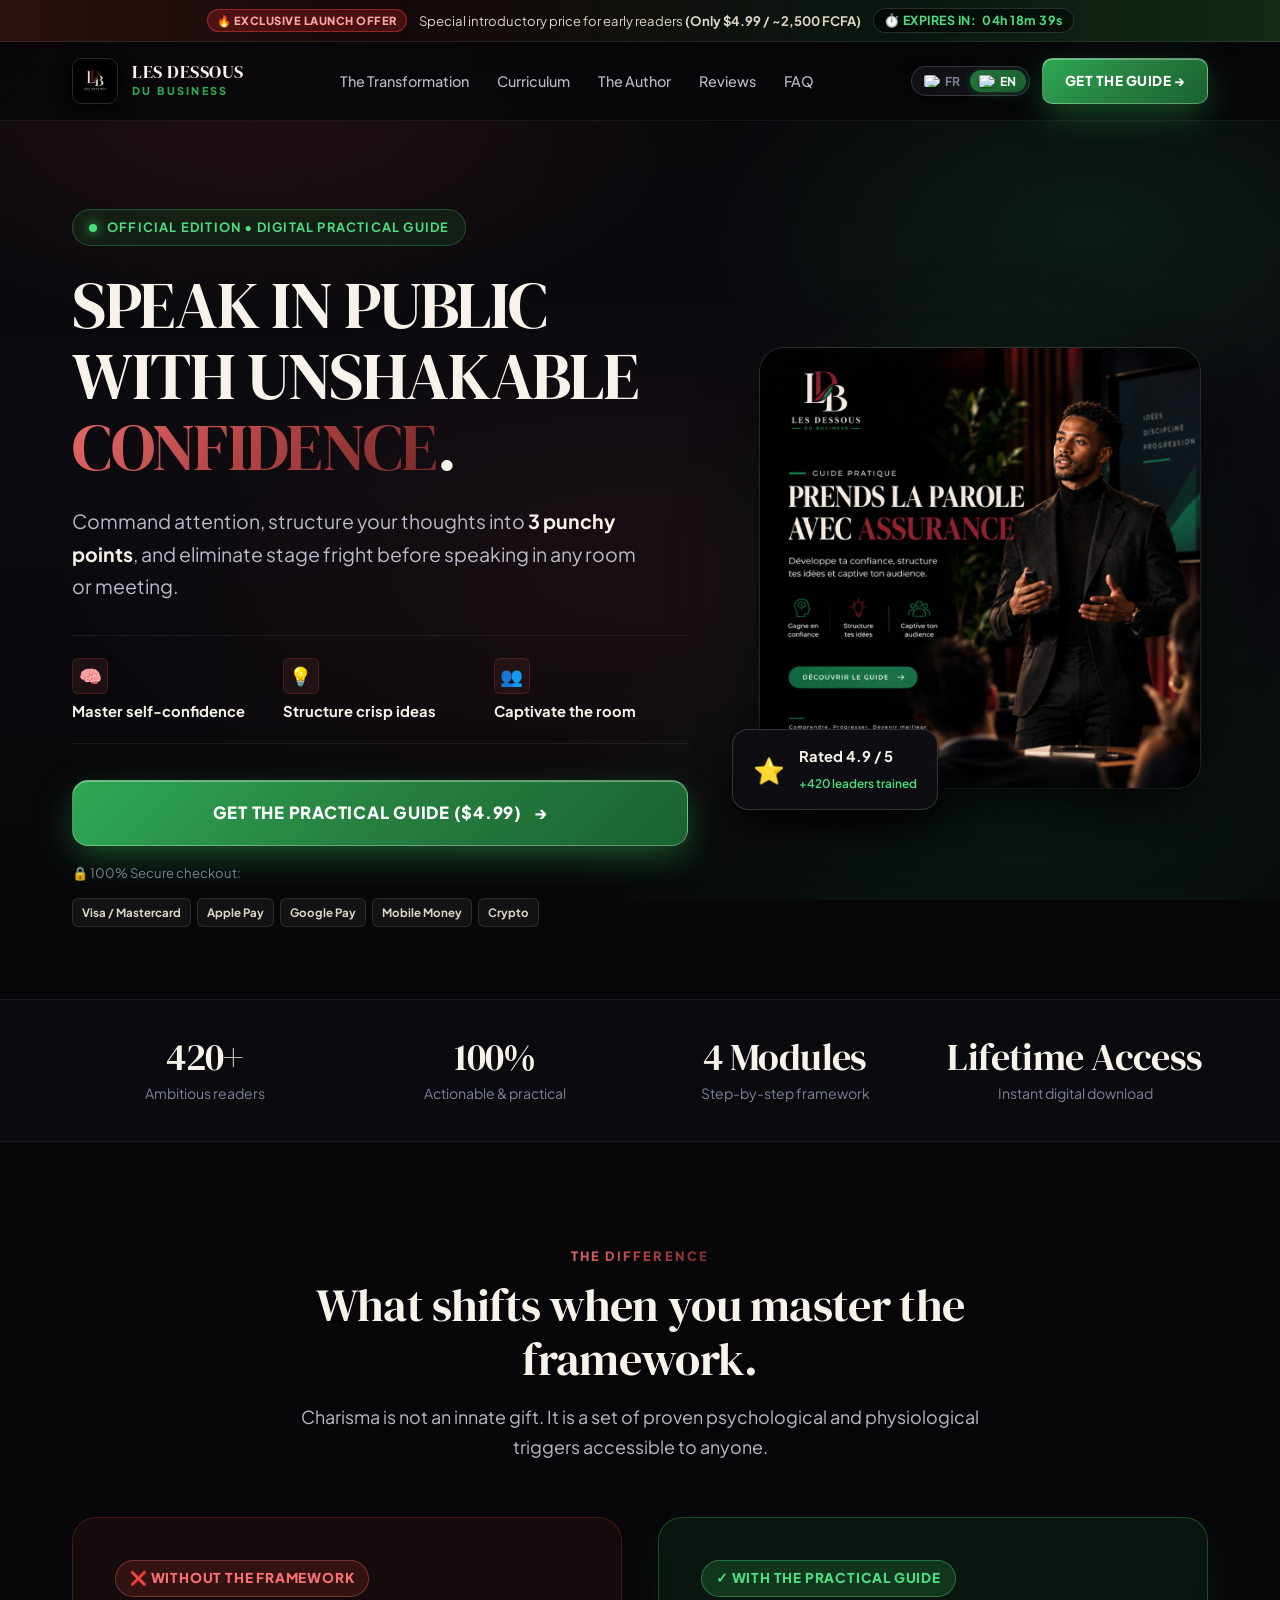
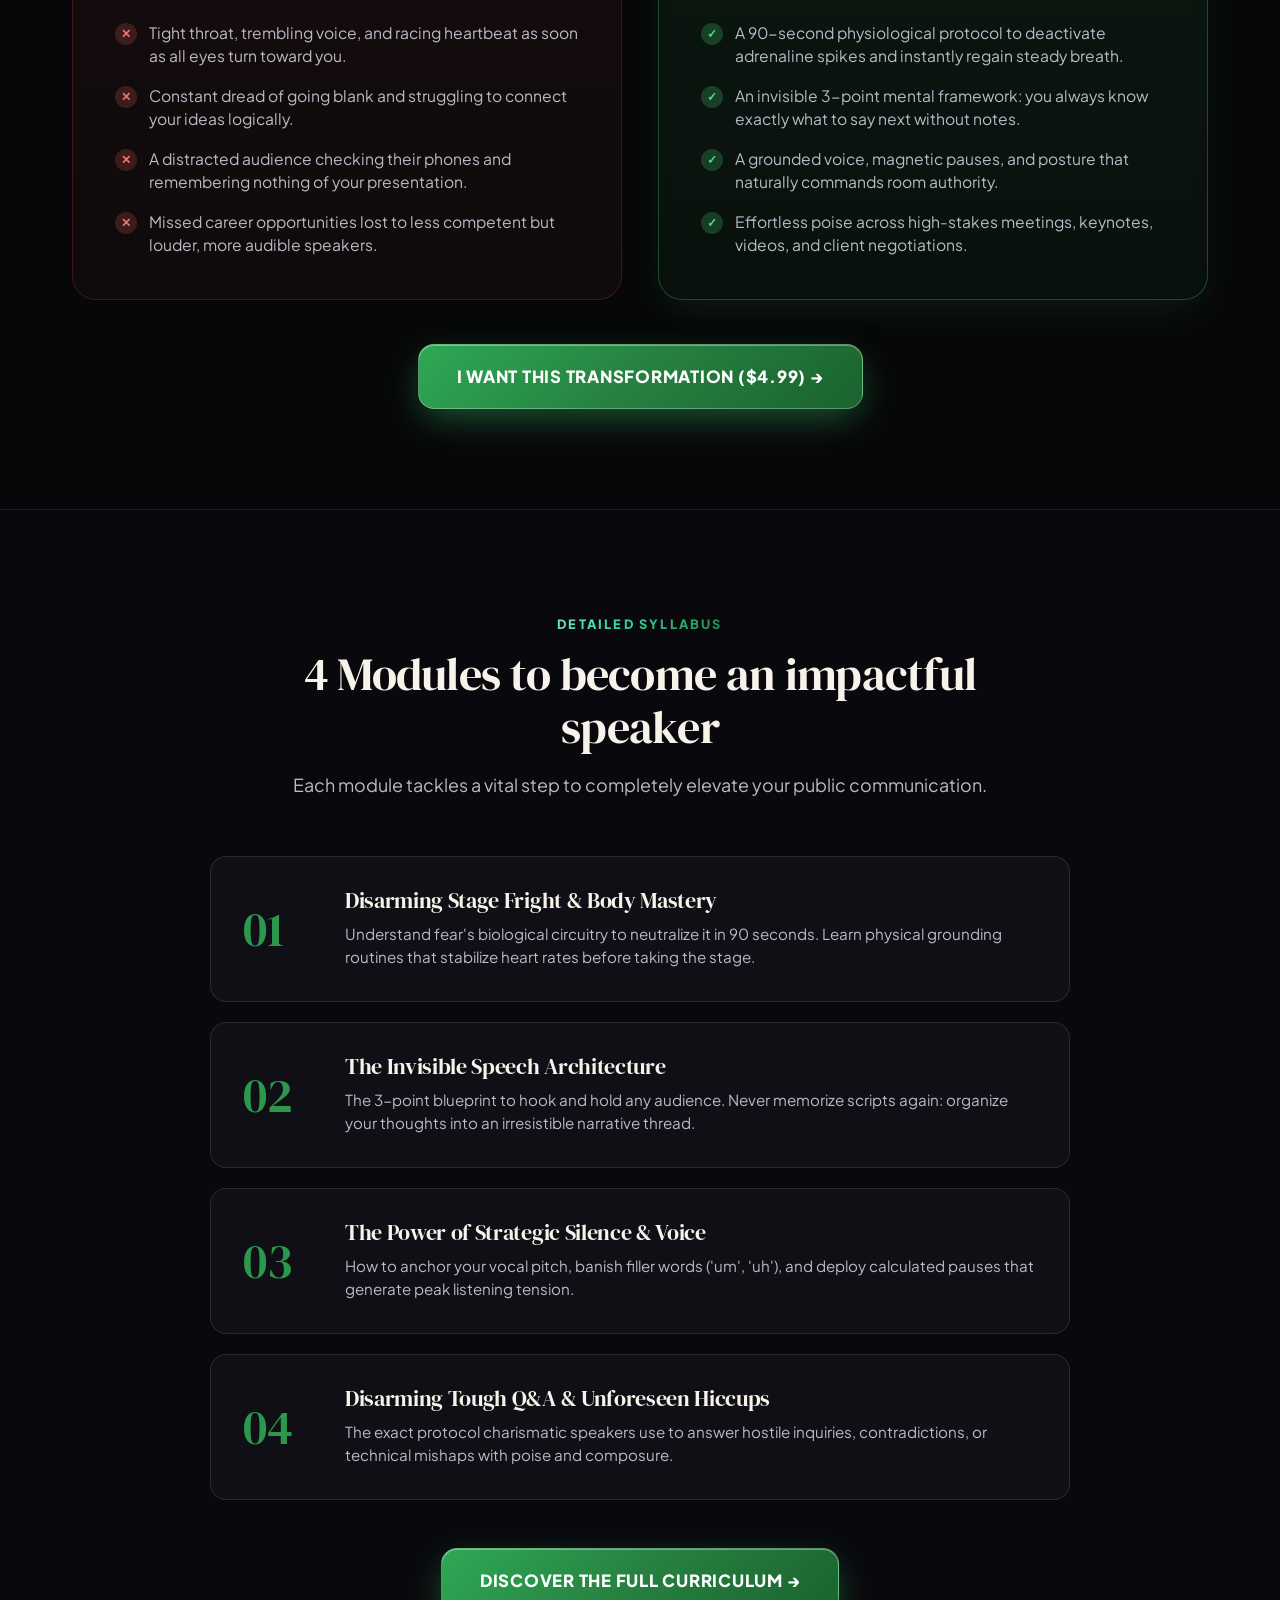
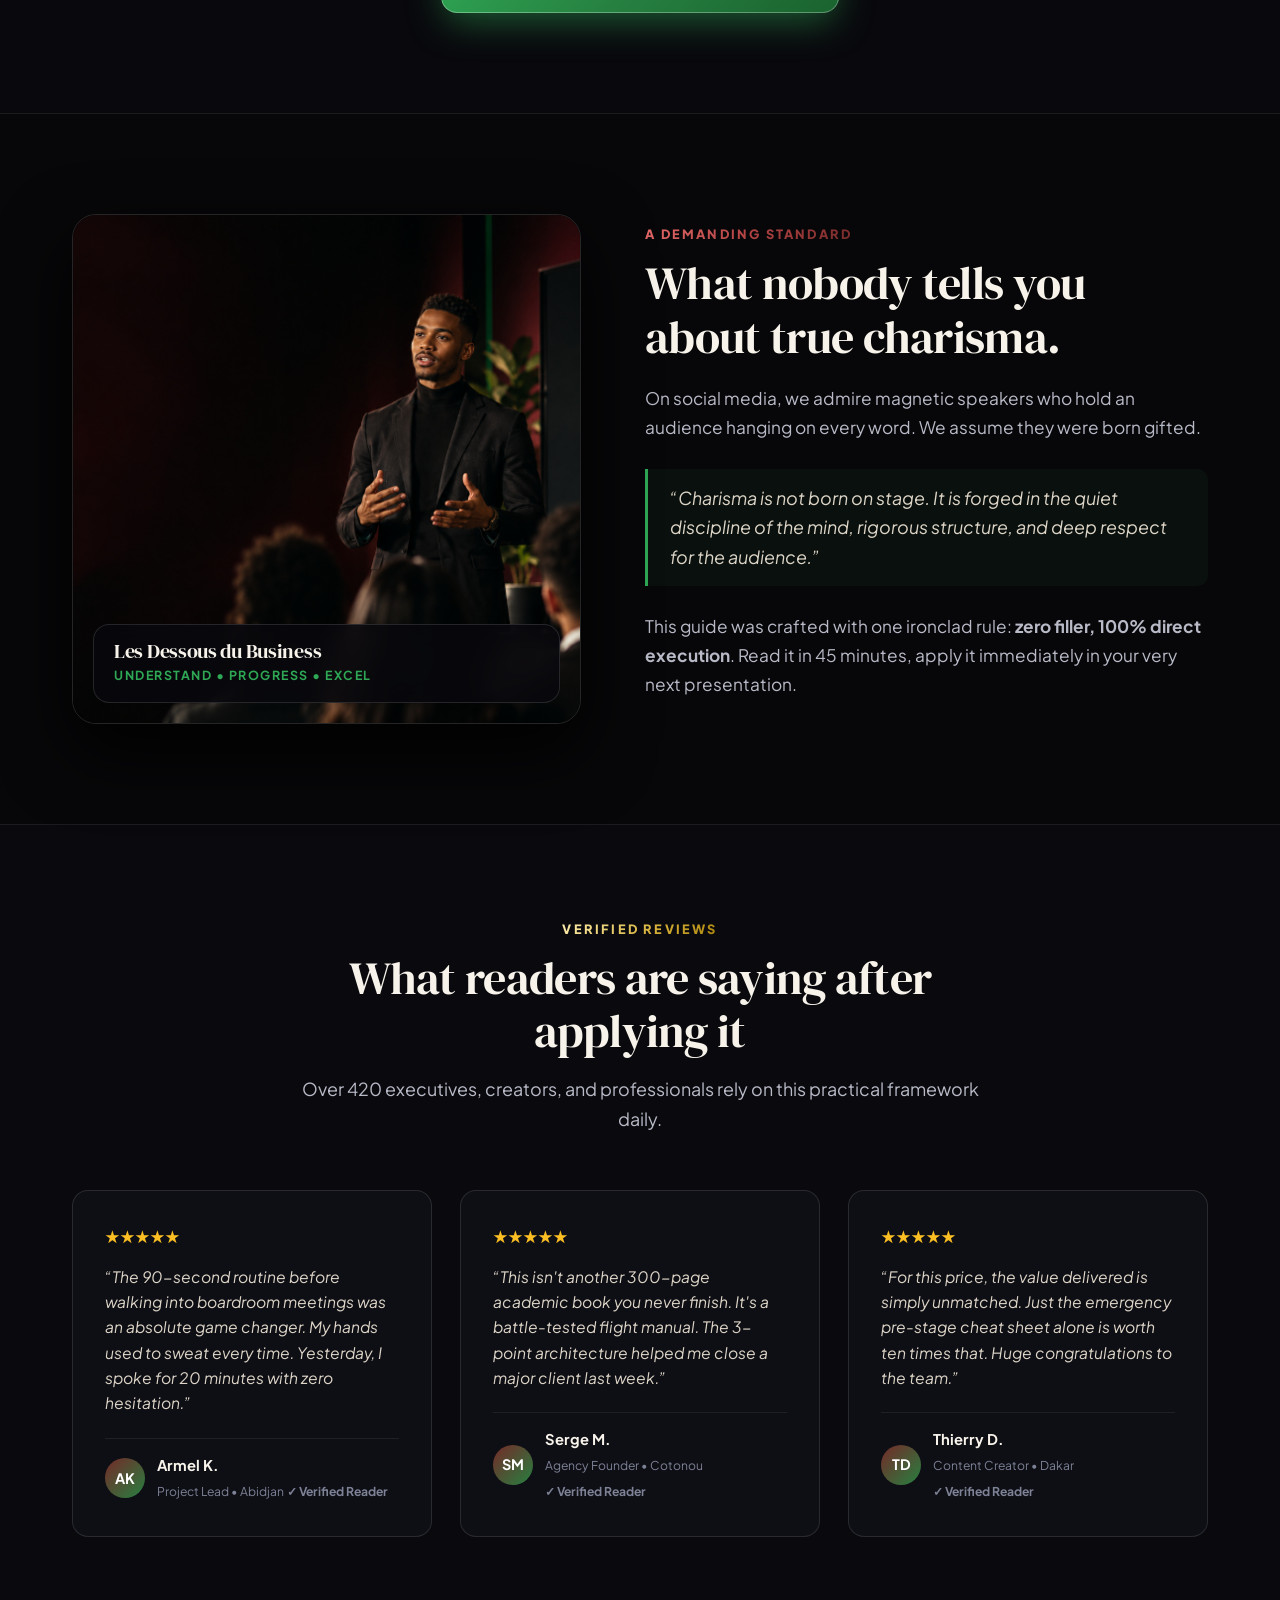
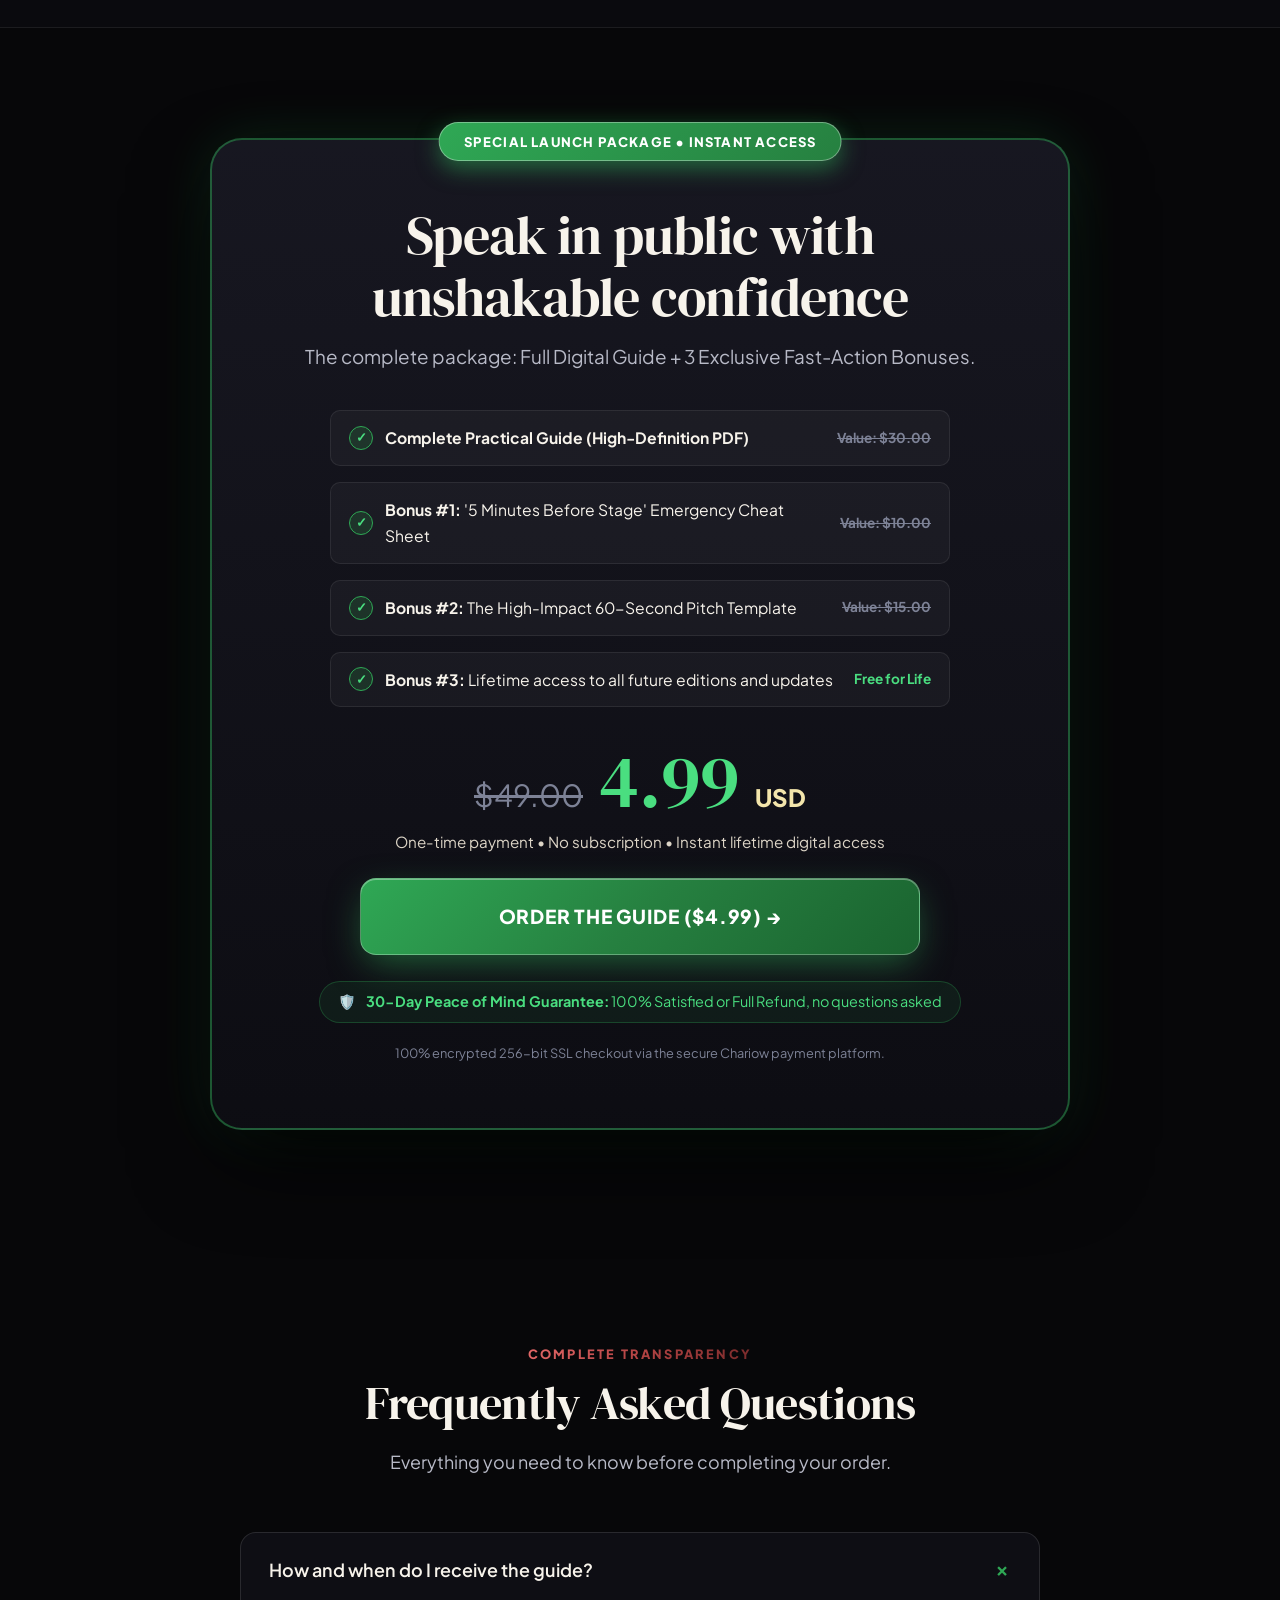
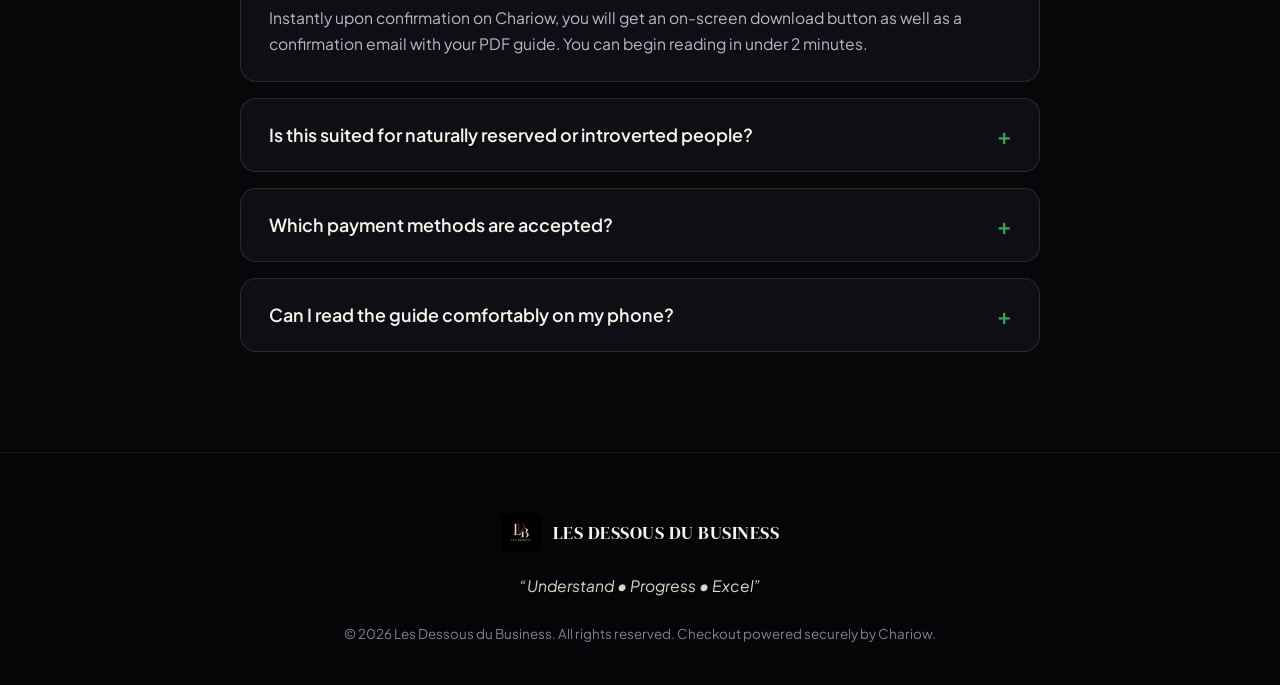
==== commit 9832c8c1: "fix: universal flag icons, prioritized IP country detection and clean top announcement layout" ====
--- a/index.html
+++ b/index.html
@@ -175,13 +175,14 @@
     <!-- 1. TOP BARRE D'OFFRE & URGENCE DYNAMIQUE -->
     <aside class="top-announcement" aria-label="Offre promotionnelle">
       <div class="top-announcement-inner">
-        <!-- Badge pays détecté intelligemment -->
+        <!-- Badge pays détecté intelligemment avec vrai drapeau SVG -->
         <div class="country-detect-badge" id="countryDetectBadge" style="display: none;">
           <span class="country-pulse-dot" aria-hidden="true"></span>
-          <span id="countryDetectText">Détecté en Côte d'Ivoire 🇨🇮</span>
-        </div>
-        <span class="top-badge-pulse" data-i18n="top.badge">🔥 OFFRE DE LANCEMENT EXCLUSIVE</span>
-        <span data-i18n-html="top.text">Tarif préférentiel limité aux prochains lecteurs <strong>(Seulement 2 500 F CFA)</strong></span>
+          <img id="countryFlagImg" src="https://flagcdn.com/20x15/us.png" width="17" height="12" alt="Drapeau" class="country-flag-img" style="display: none;">
+          <span id="countryDetectText"></span>
+        </div>
+        <span class="top-badge-pulse" data-i18n="top.badge">🔥 OFFRE DE LANCEMENT</span>
+        <span class="top-promo-lead" data-i18n-html="top.text">Tarif préférentiel limité aux prochains lecteurs <strong>(Seulement 2 500 F CFA)</strong></span>
         <div class="top-countdown-box">
           <span data-i18n="top.expires">⏱️ EXPIRE DANS :</span>
           <span id="countdown-timer" aria-live="polite">04h 18m 42s</span>
@@ -214,14 +215,14 @@
         </nav>
 
         <div class="header-right-tools">
-          <!-- Sélecteur de Langue Élégant (FR / EN) -->
+          <!-- Sélecteur de Langue Élégant avec vrais drapeaux universels -->
           <div class="lang-switcher" id="langSwitcher" role="group" aria-label="Langue / Language">
             <button type="button" class="lang-btn active" data-lang-target="fr" aria-pressed="true" title="Français">
-              <span class="lang-flag">🇫🇷</span>
+              <img src="https://flagcdn.com/20x15/fr.png" width="16" height="12" alt="FR" class="lang-flag-img">
               <span class="lang-label">FR</span>
             </button>
             <button type="button" class="lang-btn" data-lang-target="en" aria-pressed="false" title="English">
-              <span class="lang-flag">🇬🇧</span>
+              <img src="https://flagcdn.com/20x15/gb.png" width="16" height="12" alt="EN" class="lang-flag-img">
               <span class="lang-label">EN</span>
             </button>
           </div>
--- a/style.css
+++ b/style.css
@@ -152,24 +152,26 @@
    TOP BARRE D'OFFRE & COMPTE À REBOURS
    ========================================================================== */
 .top-announcement {
-  background: linear-gradient(90deg, #3A1414 0%, #150909 35%, #0B1910 70%, #16361C 100%);
+  background: linear-gradient(90deg, #2D1010 0%, #150909 30%, #0A160F 70%, #122B17 100%);
   border-bottom: 1px solid rgba(255, 255, 255, 0.09);
-  padding: 10px 16px;
-  font-size: 0.85rem;
+  padding: 8px 16px;
+  font-size: 0.82rem;
   color: var(--text-cream-muted);
   position: sticky;
   top: 0;
   z-index: 1000;
   backdrop-filter: blur(14px);
+  -webkit-backdrop-filter: blur(14px);
 }
 
 .top-announcement-inner {
   display: flex;
   align-items: center;
   justify-content: center;
-  gap: 16px;
+  gap: 12px;
   flex-wrap: wrap;
   text-align: center;
+  line-height: 1.35;
 }
 
 .top-badge-pulse {
@@ -177,28 +179,34 @@
   align-items: center;
   gap: 6px;
   background: rgba(220, 38, 38, 0.25);
-  border: 1px solid rgba(239, 68, 68, 0.4);
+  border: 1px solid rgba(239, 68, 68, 0.45);
   color: #FCA5A5;
-  font-size: 0.72rem;
+  font-size: 0.7rem;
   font-weight: 800;
-  padding: 3px 8px;
+  padding: 3px 9px;
   border-radius: var(--radius-full);
   letter-spacing: 0.5px;
   text-transform: uppercase;
+  flex-shrink: 0;
+}
+
+.top-promo-lead {
+  font-size: 0.82rem;
 }
 
 .top-countdown-box {
   display: inline-flex;
   align-items: center;
-  gap: 8px;
-  background: rgba(0, 0, 0, 0.45);
-  border: 1px solid rgba(255, 255, 255, 0.12);
-  padding: 3px 12px;
+  gap: 6px;
+  background: rgba(0, 0, 0, 0.5);
+  border: 1px solid rgba(255, 255, 255, 0.14);
+  padding: 3px 10px;
   border-radius: var(--radius-full);
   font-weight: 700;
-  font-size: 0.82rem;
+  font-size: 0.78rem;
   color: var(--accent-green-neon);
   letter-spacing: 0.5px;
+  flex-shrink: 0;
 }
 
 /* ==========================================================================
@@ -400,6 +408,29 @@
   box-shadow: 0 0 6px #34D399;
   animation: pulseGreen 1.8s infinite;
   display: inline-block;
+  flex-shrink: 0;
+}
+
+.country-flag-img {
+  width: 17px;
+  height: 12px;
+  object-fit: cover;
+  border-radius: 2px;
+  box-shadow: 0 1px 3px rgba(0, 0, 0, 0.5);
+  display: inline-block;
+  vertical-align: middle;
+  flex-shrink: 0;
+}
+
+.lang-flag-img {
+  width: 16px;
+  height: 12px;
+  object-fit: cover;
+  border-radius: 2px;
+  box-shadow: 0 1px 2px rgba(0, 0, 0, 0.4);
+  display: inline-block;
+  vertical-align: middle;
+  flex-shrink: 0;
 }
 
 /* Animation douce lors de la bascule de langue */
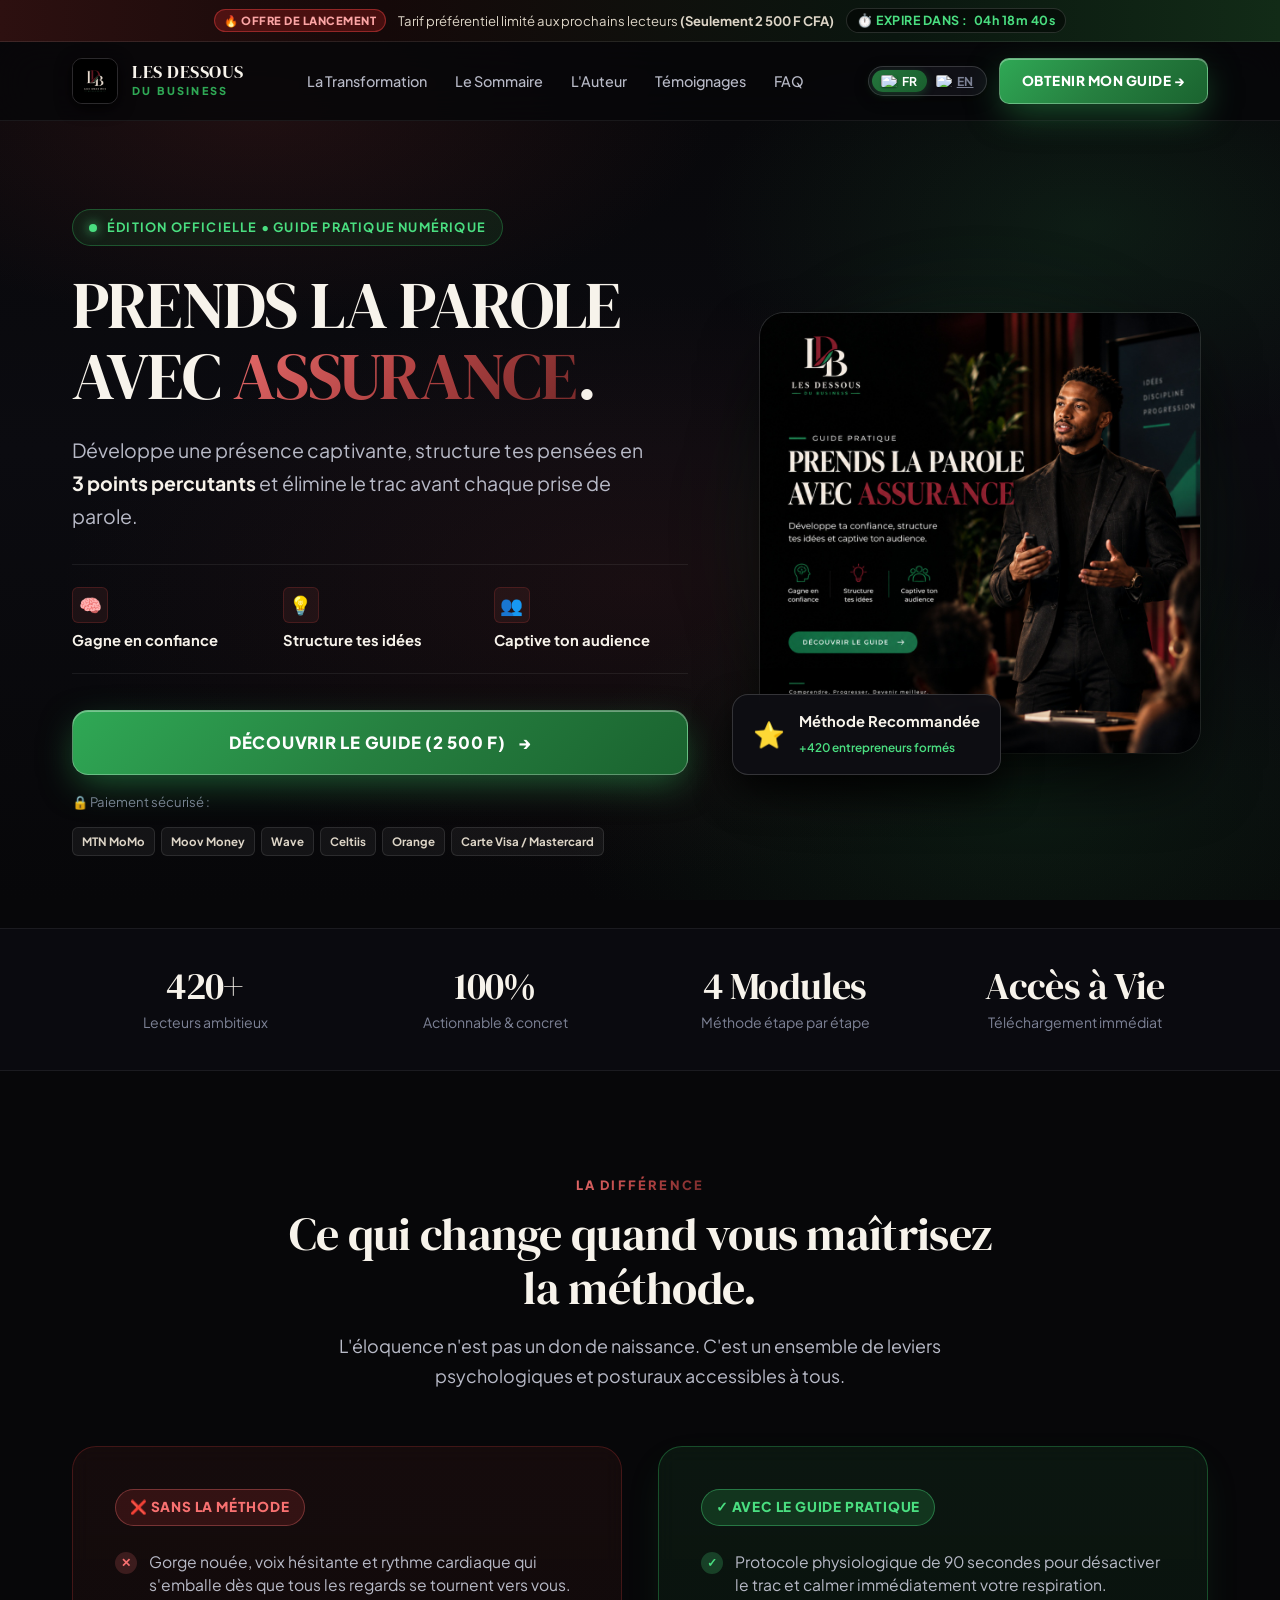
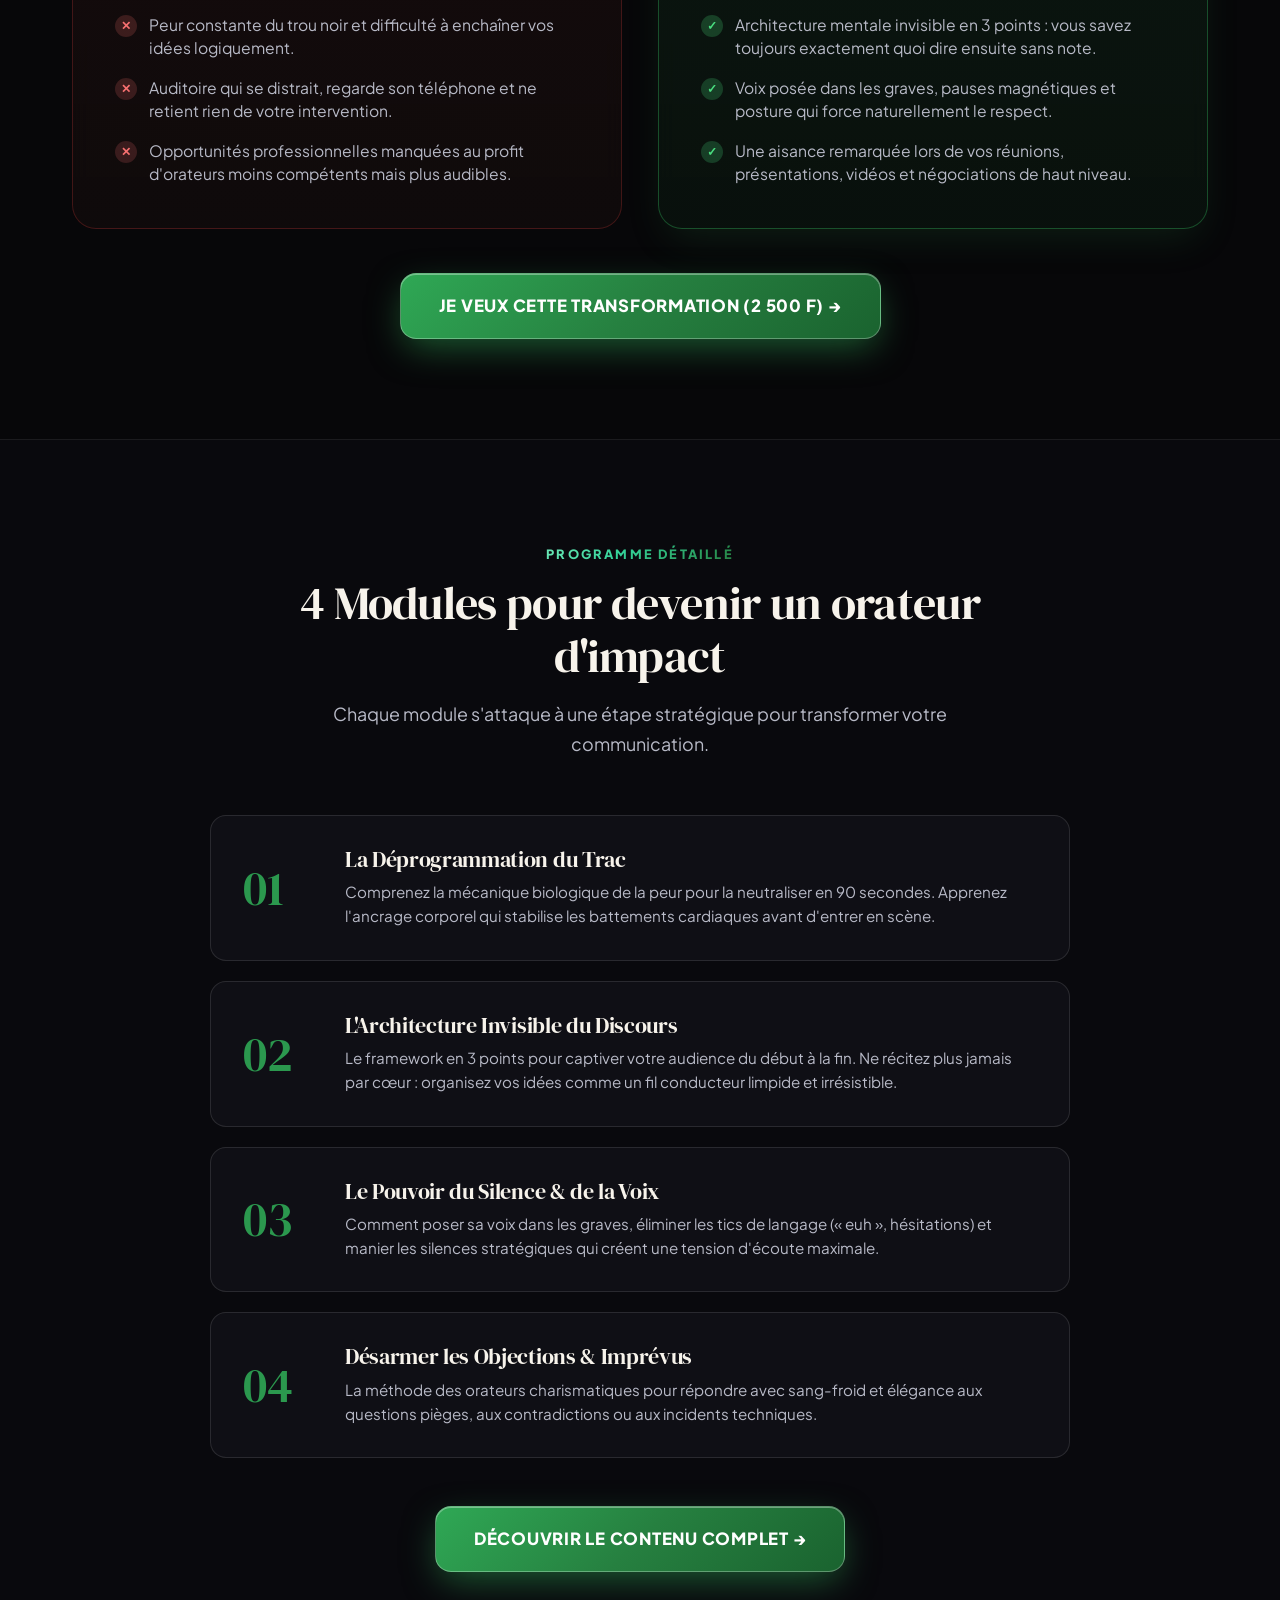
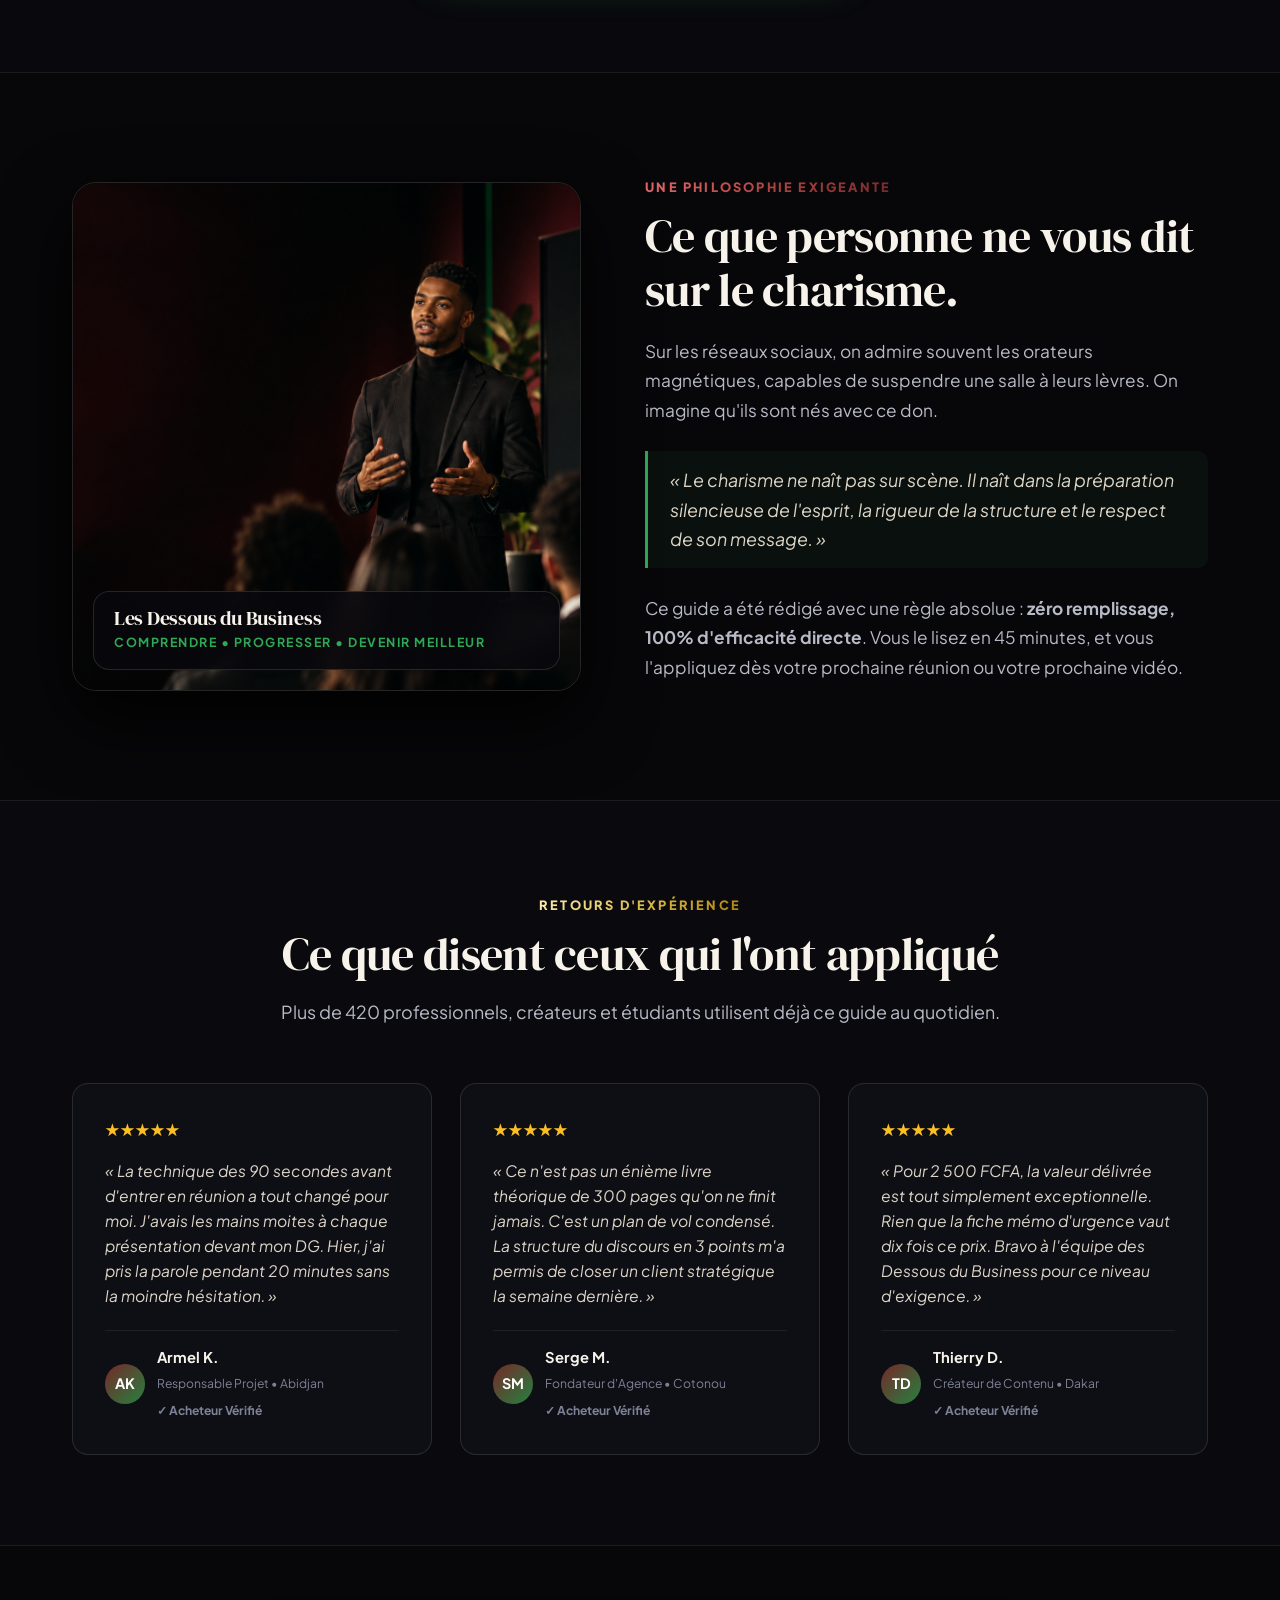
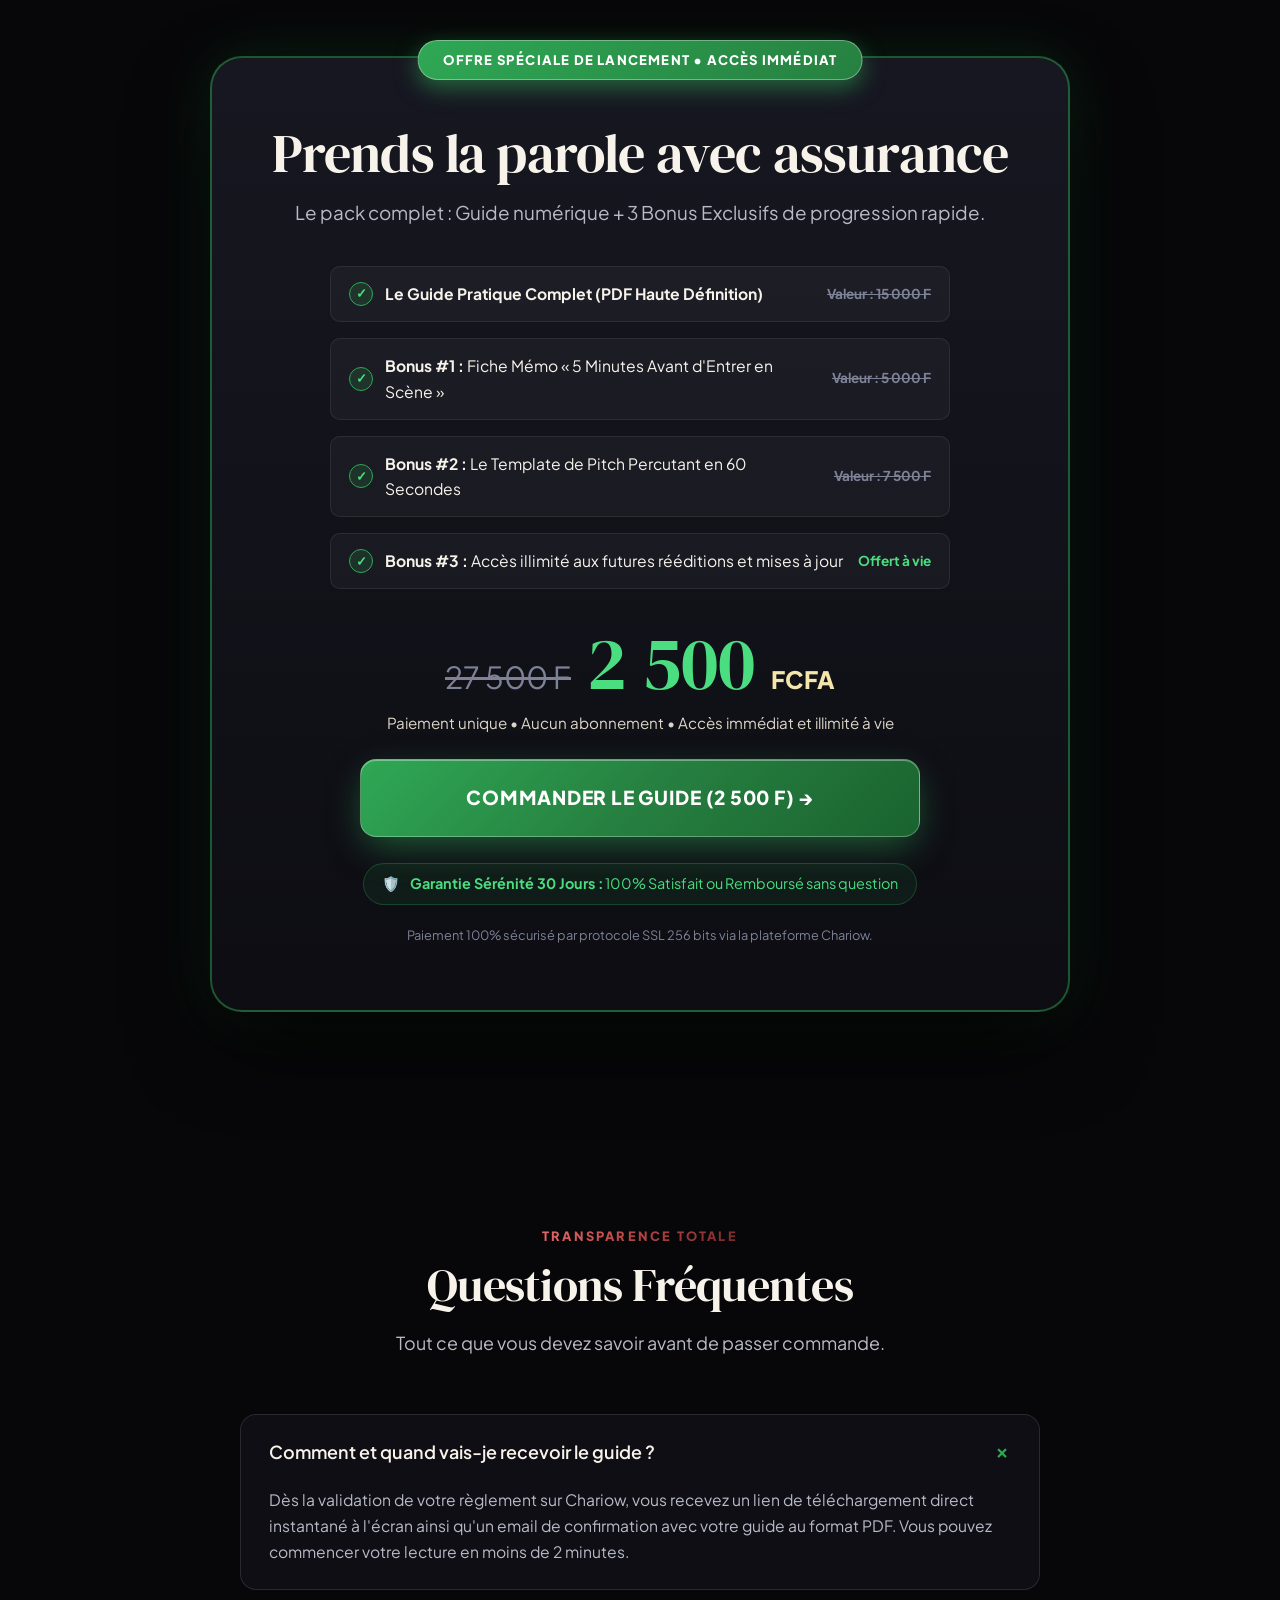
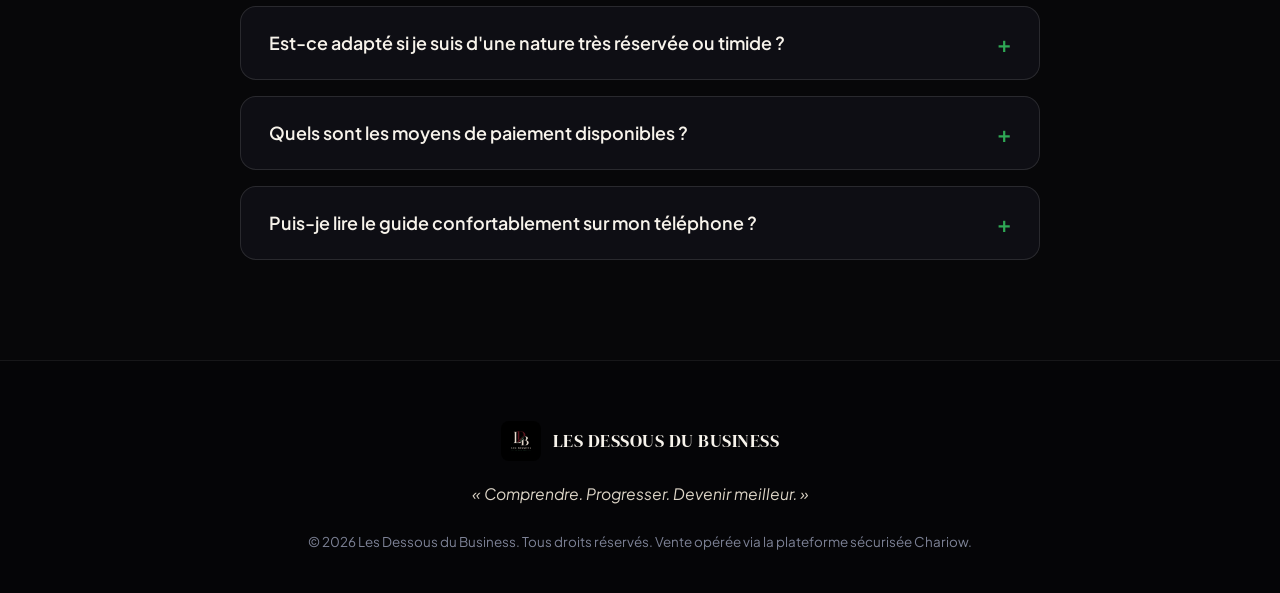
==== commit 50b56bbc: "feat: complete SEO audit fixes - separate /fr/ and /en/ pages, canonical/hreflang, sitemap, vercel r" ====
--- a/index.html
+++ b/index.html
@@ -1,743 +1,41 @@
 <!DOCTYPE html>
-<html lang="fr" prefix="og: https://ogp.me/ns#">
+<html lang="fr">
 <head>
   <meta charset="UTF-8">
-  <meta name="viewport" content="width=device-width, initial-scale=1.0, viewport-fit=cover">
-  
-  <!-- ==========================================================================
-       RÉFÉRENCEMENT NATUREL (SEO) & BALISES MÉTA OFFICIELLES
-       ========================================================================== -->
-  <title>Prends la parole avec assurance | Le Guide Pratique — Les Dessous du Business</title>
-  <meta name="description" content="Développe une confiance inébranlable, structure tes pensées en 3 points et captive n'importe quelle audience. Le guide pratique officiel des Dessous du Business pour 2 500 FCFA.">
-  <meta name="keywords" content="prise de parole en public, vaincre le trac, confiance en soi, art oratoire, les dessous du business, éloquence, pitch, leadership, développement personnel">
-  <meta name="author" content="Les Dessous du Business">
-  <meta name="robots" content="index, follow, max-image-preview:large, max-snippet:-1, max-video-preview:-1">
-  <meta name="google-site-verification" content="Crdo8GS_SGS33tGUCsF6UnjDs8sqfTCBEOFaHPbx2VQ">
-  <link rel="canonical" href="https://les-dessous-du-busness-produit-1.vercel.app/">
-  
-  <meta name="theme-color" content="#070709">
-  <meta name="apple-mobile-web-app-status-bar-style" content="black-translucent">
-
-  <!-- Open Graph / Facebook / WhatsApp / LinkedIn -->
-  <meta property="og:type" content="book">
-  <meta property="og:locale" content="fr_FR">
-  <meta property="og:site_name" content="Les Dessous du Business">
-  <meta property="og:url" content="https://farouz207.github.io/les-dessous-du-busness-produit-1-/">
-  <meta property="og:title" content="Prends la parole avec assurance | Le Guide Pratique">
-  <meta property="og:description" content="Développe ta confiance, structure tes idées et captive ton audience. Accès immédiat au guide pratique pour 2 500 FCFA.">
-  <meta property="og:image" content="https://farouz207.github.io/les-dessous-du-busness-produit-1-/assets/poster.jpg">
-  <meta property="og:image:secure_url" content="https://farouz207.github.io/les-dessous-du-busness-produit-1-/assets/poster.jpg">
-  <meta property="og:image:width" content="1024">
-  <meta property="og:image:height" content="1024">
-  <meta property="og:image:alt" content="Affiche officielle du Guide Pratique Prends la parole avec assurance">
-  <meta property="product:price:amount" content="2500">
-  <meta property="product:price:currency" content="XOF">
-
-  <!-- Twitter Card -->
-  <meta name="twitter:card" content="summary_large_image">
-  <meta name="twitter:title" content="Prends la parole avec assurance | Les Dessous du Business">
-  <meta name="twitter:description" content="Le framework complet pour vaincre le trac et captiver n'importe quel auditoire. Seulement 2 500 FCFA.">
-  <meta name="twitter:image" content="https://farouz207.github.io/les-dessous-du-busness-produit-1-/assets/poster.jpg">
-
-  <!-- Favicon -->
-  <link rel="icon" type="image/png" href="assets/logo.png">
-  <link rel="apple-touch-icon" href="assets/logo.png">
-
-  <!-- Typographies Google Fonts de Prestige : DM Serif Display & Plus Jakarta Sans -->
-  <link rel="preconnect" href="https://fonts.googleapis.com">
-  <link rel="preconnect" href="https://fonts.gstatic.com" crossorigin>
-  <link href="https://fonts.googleapis.com/css2?family=DM+Serif+Display:ital@0;1&family=Plus+Jakarta+Sans:wght@400;500;600;700;800&display=swap" rel="stylesheet">
-
-  <!-- Feuille de Styles Principale -->
-  <link rel="stylesheet" href="style.css">
-
-  <!-- ==========================================================================
-       DONNÉES STRUCTURÉES JSON-LD (GOOGLE RICH SNIPPETS & SEO)
-       ========================================================================== -->
-  <script type="application/ld+json">
-  {
-    "@context": "https://schema.org",
-    "@graph": [
-      {
-        "@type": "Organization",
-        "@id": "https://farouz207.github.io/les-dessous-du-busness-produit-1-/#organization",
-        "name": "Les Dessous du Business",
-        "url": "https://farouz207.github.io/les-dessous-du-busness-produit-1-/",
-        "logo": "https://farouz207.github.io/les-dessous-du-busness-produit-1-/assets/logo.png",
-        "sameAs": [
-          "https://wyvmgyhr.mychariow.com"
-        ]
-      },
-      {
-        "@type": "Product",
-        "@id": "https://farouz207.github.io/les-dessous-du-busness-produit-1-/#product",
-        "name": "Guide Pratique : Prends la parole avec assurance",
-        "image": "https://farouz207.github.io/les-dessous-du-busness-produit-1-/assets/poster.jpg",
-        "description": "Le framework complet pour vaincre le trac, structurer des idées percutantes et captiver n'importe quelle salle ou réunion.",
-        "brand": {
-          "@type": "Brand",
-          "name": "Les Dessous du Business"
-        },
-        "offers": {
-          "@type": "Offer",
-          "url": "https://wyvmgyhr.mychariow.com/prd_vqzd2xnd?chw_campaign=SCROX9Q9UK&campaign=SCROX9Q9UK",
-          "priceCurrency": "XOF",
-          "price": "2500",
-          "priceValidUntil": "2027-12-31",
-          "availability": "https://schema.org/InStock",
-          "itemCondition": "https://schema.org/NewCondition"
-        },
-        "aggregateRating": {
-          "@type": "AggregateRating",
-          "ratingValue": "4.9",
-          "reviewCount": "428",
-          "bestRating": "5",
-          "worstRating": "1"
-        }
-      },
-      {
-        "@type": "FAQPage",
-        "@id": "https://farouz207.github.io/les-dessous-du-busness-produit-1-/#faq",
-        "mainEntity": [
-          {
-            "@type": "Question",
-            "name": "Comment et quand vais-je recevoir le guide ?",
-            "acceptedAnswer": {
-              "@type": "Answer",
-              "text": "Dès la confirmation de votre paiement sur Chariow, vous recevez un lien de téléchargement direct par email et sur votre écran. Vous accédez au PDF en moins de 2 minutes."
-            }
-          },
-          {
-            "@type": "Question",
-            "name": "Est-ce adapté si je suis d'une nature très réservée ou timide ?",
-            "acceptedAnswer": {
-              "@type": "Answer",
-              "text": "Oui, absolument. Le guide s'appuie sur des mécanismes physiologiques et des structures de discours mécaniques qui fonctionnent indépendamment de votre niveau de timidité."
-            }
-          },
-          {
-            "@type": "Question",
-            "name": "Quels sont les moyens de paiement acceptés ?",
-            "acceptedAnswer": {
-              "@type": "Answer",
-              "text": "Vous pouvez régler en toute sécurité via Mobile Money (MTN MoMo, Moov Money, Wave, Celtiis, Orange Money) ainsi que par Carte Bancaire internationale (Visa, Mastercard)."
-            }
-          },
-          {
-            "@type": "Question",
-            "name": "Le guide est-il lisible sur smartphone ?",
-            "acceptedAnswer": {
-              "@type": "Answer",
-              "text": "Oui, le format PDF haute définition est spécialement mis en page pour offrir une lecture fluide et confortable sur smartphone, tablette et ordinateur."
-            }
-          }
-        ]
-      }
-    ]
-  }
+  <meta name="viewport" content="width=device-width, initial-scale=1.0">
+  <title>Prise de parole en public : Le Guide Pratique</title>
+  <meta name="robots" content="noindex, follow">
+  <link rel="canonical" href="https://les-dessous-du-busness-produit-1.vercel.app/fr/">
+  <meta http-equiv="refresh" content="0;url=/fr/">
+  <script>
+    window.location.replace('/fr/' + window.location.search);
   </script>
-
-  <!-- ==========================================================================
-       META ADS PIXEL (ID: 1969381983752388)
-       ========================================================================== -->
-  <script>
-    !function(f,b,e,v,n,t,s)
-    {if(f.fbq)return;n=f.fbq=function(){n.callMethod?
-    n.callMethod.apply(n,arguments):n.queue.push(arguments)};
-    if(!f._fbq)f._fbq=n;n.push=n;n.loaded=!0;n.version='2.0';
-    n.queue=[];t=b.createElement(e);t.async=!0;
-    t.src=v;s=b.getElementsByTagName(e)[0];
-    s.parentNode.insertBefore(t,s)}(window, document,'script',
-    'https://connect.facebook.net/en_US/fbevents.js');
-    fbq('init', '1969381983752388');
-    fbq('track', 'PageView');
-    fbq('track', 'ViewContent', {
-      content_name: 'Guide Pratique: Prends la parole avec assurance',
-      content_category: 'Digital Guide',
-      currency: 'XOF',
-      value: 2500
-    });
-  </script>
-  <noscript>
-    <img height="1" width="1" style="display:none"
-      src="https://www.facebook.com/tr?id=1969381983752388&ev=PageView&noscript=1"
-      alt="Facebook Pixel"
-    />
-  </noscript>
+  <style>
+    body {
+      background: #070709;
+      color: #FAF8F5;
+      font-family: system-ui, -apple-system, sans-serif;
+      display: flex;
+      align-items: center;
+      justify-content: center;
+      min-height: 100vh;
+      margin: 0;
+      text-align: center;
+      padding: 20px;
+    }
+    a {
+      color: #34D399;
+      font-weight: 700;
+      text-decoration: none;
+    }
+    a:hover {
+      text-decoration: underline;
+    }
+  </style>
 </head>
 <body>
-
-  <!-- Calque d'Arrière-Plan Sombre & Reflets Ambiants -->
-  <div class="bg-ambient-layer" aria-hidden="true"></div>
-
-  <div class="page-content">
-
-    <!-- 1. TOP BARRE D'OFFRE & URGENCE DYNAMIQUE -->
-    <aside class="top-announcement" aria-label="Offre promotionnelle">
-      <div class="top-announcement-inner">
-        <!-- Badge pays détecté intelligemment avec vrai drapeau SVG -->
-        <div class="country-detect-badge" id="countryDetectBadge" style="display: none;">
-          <span class="country-pulse-dot" aria-hidden="true"></span>
-          <img id="countryFlagImg" src="https://flagcdn.com/20x15/us.png" width="17" height="12" alt="Drapeau" class="country-flag-img" style="display: none;">
-          <span id="countryDetectText"></span>
-        </div>
-        <span class="top-badge-pulse" data-i18n="top.badge">🔥 OFFRE DE LANCEMENT</span>
-        <span class="top-promo-lead" data-i18n-html="top.text">Tarif préférentiel limité aux prochains lecteurs <strong>(Seulement 2 500 F CFA)</strong></span>
-        <div class="top-countdown-box">
-          <span data-i18n="top.expires">⏱️ EXPIRE DANS :</span>
-          <span id="countdown-timer" aria-live="polite">04h 18m 42s</span>
-        </div>
-      </div>
-    </aside>
-
-    <!-- 2. EN-TÊTE PRINCIPAL & LOGO DE MARQUE -->
-    <header class="main-header" role="banner">
-      <div class="container header-flex">
-        
-        <a href="#" class="brand-link" aria-label="Retour en haut - Les Dessous du Business">
-          <div class="brand-logo-frame">
-            <img src="assets/logo.png" alt="Monogramme et Logo Les Dessous du Business" class="brand-logo-img" width="46" height="46" loading="eager" fetchpriority="high">
-          </div>
-          <div class="brand-names">
-            <span class="brand-title-top">Les Dessous</span>
-            <span class="brand-title-bottom">Du Business</span>
-          </div>
-        </a>
-
-        <nav class="nav-desktop" aria-label="Navigation principale">
-          <ul class="nav-desktop-menu">
-            <li><a href="#transformation" data-i18n="nav.transformation">La Transformation</a></li>
-            <li><a href="#programme" data-i18n="nav.curriculum">Le Sommaire</a></li>
-            <li><a href="#philosophie" data-i18n="nav.author">L'Auteur</a></li>
-            <li><a href="#avis" data-i18n="nav.testimonials">Témoignages</a></li>
-            <li><a href="#faq" data-i18n="nav.faq">FAQ</a></li>
-          </ul>
-        </nav>
-
-        <div class="header-right-tools">
-          <!-- Sélecteur de Langue Élégant avec vrais drapeaux universels -->
-          <div class="lang-switcher" id="langSwitcher" role="group" aria-label="Langue / Language">
-            <button type="button" class="lang-btn active" data-lang-target="fr" aria-pressed="true" title="Français">
-              <img src="https://flagcdn.com/20x15/fr.png" width="16" height="12" alt="FR" class="lang-flag-img">
-              <span class="lang-label">FR</span>
-            </button>
-            <button type="button" class="lang-btn" data-lang-target="en" aria-pressed="false" title="English">
-              <img src="https://flagcdn.com/20x15/gb.png" width="16" height="12" alt="EN" class="lang-flag-img">
-              <span class="lang-label">EN</span>
-            </button>
-          </div>
-
-          <a href="#commander" class="btn-conversion btn-conversion-sm header-cta-desktop track-checkout-btn" data-i18n="nav.cta">
-            Obtenir mon Guide →
-          </a>
-        </div>
-
-      </div>
-    </header>
-
-    <main id="main-content">
-
-      <!-- 3. HERO SECTION (HAUTE CONVERSION) -->
-      <section class="hero-section" aria-label="Présentation du Guide Pratique">
-        <div class="container hero-grid-layout">
-          
-          <!-- Colonne Copywriting & Promesse Forte -->
-          <div class="hero-copy-col">
-            <div class="hero-tag-wrap">
-              <span class="hero-pill-badge" data-i18n-html="hero.badge">
-                <span class="dot-live" aria-hidden="true"></span>
-                Édition Officielle • Guide Pratique Numérique
-              </span>
-            </div>
-
-            <h1 class="hero-main-title" data-i18n-html="hero.title">
-              Prends la parole avec <span class="highlight-bordeaux">assurance</span>.
-            </h1>
-
-            <p class="hero-lead-text" data-i18n-html="hero.lead">
-              Développe une présence captivante, structure tes pensées en <strong>3 points percutants</strong> et élimine le trac avant chaque prise de parole.
-            </p>
-
-            <!-- 3 Piliers Clés Visuels -->
-            <div class="hero-pillars-grid">
-              <div class="pillar-item">
-                <div class="pillar-icon-box" aria-hidden="true">🧠</div>
-                <div class="pillar-label" data-i18n="hero.pillar1">Gagne en confiance</div>
-              </div>
-              <div class="pillar-item">
-                <div class="pillar-icon-box" aria-hidden="true">💡</div>
-                <div class="pillar-label" data-i18n="hero.pillar2">Structure tes idées</div>
-              </div>
-              <div class="pillar-item">
-                <div class="pillar-icon-box" aria-hidden="true">👥</div>
-                <div class="pillar-label" data-i18n="hero.pillar3">Captive ton audience</div>
-              </div>
-            </div>
-
-            <!-- Call-To-Action & Éléments de Réassurance -->
-            <div class="hero-action-block">
-              <a href="https://wyvmgyhr.mychariow.com/prd_vqzd2xnd?chw_campaign=SCROX9Q9UK&campaign=SCROX9Q9UK" class="btn-conversion track-checkout-btn" id="hero-order-cta">
-                <span data-i18n="hero.cta">DÉCOUVRIR LE GUIDE (2 500 F)</span>
-                <span aria-hidden="true">→</span>
-              </a>
-
-              <div class="hero-trust-bar">
-                <span data-i18n="hero.trustTitle">🔒 Paiement sécurisé :</span>
-                <div class="payment-chips" id="heroPaymentChips">
-                  <span class="chip-pay">MTN MoMo</span>
-                  <span class="chip-pay">Moov Money</span>
-                  <span class="chip-pay">Wave</span>
-                  <span class="chip-pay">Celtiis</span>
-                  <span class="chip-pay">Orange</span>
-                  <span class="chip-pay">Carte Visa / Mastercard</span>
-                </div>
-              </div>
-            </div>
-          </div>
-
-          <!-- Colonne Visuelle Affiche Officielle 3D -->
-          <div class="hero-visual-wrapper">
-            <div class="hero-poster-glow" aria-hidden="true"></div>
-            <div class="hero-poster-card">
-              <img src="assets/poster.jpg" alt="Affiche officielle du Guide Pratique Prends la parole avec assurance - Les Dessous du Business" width="440" height="440" loading="eager" fetchpriority="high">
-            </div>
-
-            <!-- Badge Flottant Preuve Sociale -->
-            <div class="hero-floating-badge">
-              <span class="floating-badge-icon" aria-hidden="true">⭐</span>
-              <div class="floating-badge-content">
-                <strong data-i18n="hero.rating">Noté 4.9 / 5</strong>
-                <span data-i18n="hero.readersCount">+420 entrepreneurs formés</span>
-              </div>
-            </div>
-          </div>
-
-        </div>
-      </section>
-
-      <!-- 4. BANDEAU DE STATS & PREUVE D'AUTORITÉ -->
-      <section class="proof-stats-strip" aria-label="Chiffres clés">
-        <div class="container stats-grid-row">
-          <div class="stat-box">
-            <h3>420+</h3>
-            <p data-i18n="stats.item1">Lecteurs ambitieux</p>
-          </div>
-          <div class="stat-box">
-            <h3>100%</h3>
-            <p data-i18n="stats.item2">Actionnable & concret</p>
-          </div>
-          <div class="stat-box">
-            <h3>4 Modules</h3>
-            <p data-i18n="stats.item3">Méthode étape par étape</p>
-          </div>
-          <div class="stat-box">
-            <h3 data-i18n="stats.item4Val">Accès à Vie</h3>
-            <p data-i18n="stats.item4">Téléchargement immédiat</p>
-          </div>
-        </div>
-      </section>
-
-      <!-- 5. SECTION AVANT VS APRÈS (TRANSFORMATION VISUELLE FORTE) -->
-      <section class="section-contrast" id="transformation" aria-label="Transformation avant et après">
-        <div class="container">
-          <div class="section-title-center">
-            <span class="section-eyebrow highlight-bordeaux" data-i18n="contrast.eyebrow">La Différence</span>
-            <h2 class="section-heading" data-i18n="contrast.heading">Ce qui change quand vous maîtrisez la méthode.</h2>
-            <p class="section-subheading" data-i18n="contrast.subheading">
-              L'éloquence n'est pas un don de naissance. C'est un ensemble de leviers psychologiques et posturaux accessibles à tous.
-            </p>
-          </div>
-
-          <div class="contrast-dual-grid">
-            
-            <!-- Carte Sans la méthode -->
-            <div class="contrast-box negative">
-              <span class="contrast-badge" data-i18n="contrast.badgeWithout">❌ Sans la méthode</span>
-              <ul class="contrast-points-list">
-                <li class="contrast-point-item">
-                  <span class="point-icon" aria-hidden="true">✕</span>
-                  <span data-i18n="contrast.neg1">Gorge nouée, voix hésitante et rythme cardiaque qui s'emballe dès que tous les regards se tournent vers vous.</span>
-                </li>
-                <li class="contrast-point-item">
-                  <span class="point-icon" aria-hidden="true">✕</span>
-                  <span data-i18n="contrast.neg2">Peur constante du trou noir et difficulté à enchaîner vos idées logiquement.</span>
-                </li>
-                <li class="contrast-point-item">
-                  <span class="point-icon" aria-hidden="true">✕</span>
-                  <span data-i18n="contrast.neg3">Auditoire qui se distrait, regarde son téléphone et ne retient rien de votre intervention.</span>
-                </li>
-                <li class="contrast-point-item">
-                  <span class="point-icon" aria-hidden="true">✕</span>
-                  <span data-i18n="contrast.neg4">Opportunités professionnelles manquées au profit d'orateurs moins compétents mais plus audibles.</span>
-                </li>
-              </ul>
-            </div>
-
-            <!-- Carte Avec la méthode -->
-            <div class="contrast-box positive">
-              <span class="contrast-badge" data-i18n="contrast.badgeWith">✓ Avec le Guide Pratique</span>
-              <ul class="contrast-points-list">
-                <li class="contrast-point-item">
-                  <span class="point-icon" aria-hidden="true">✓</span>
-                  <span data-i18n="contrast.pos1">Protocole physiologique de 90 secondes pour désactiver le trac et calmer immédiatement votre respiration.</span>
-                </li>
-                <li class="contrast-point-item">
-                  <span class="point-icon" aria-hidden="true">✓</span>
-                  <span data-i18n="contrast.pos2">Architecture mentale invisible en 3 points : vous savez toujours exactement quoi dire ensuite sans note.</span>
-                </li>
-                <li class="contrast-point-item">
-                  <span class="point-icon" aria-hidden="true">✓</span>
-                  <span data-i18n="contrast.pos3">Voix posée dans les graves, pauses magnétiques et posture qui force naturellement le respect.</span>
-                </li>
-                <li class="contrast-point-item">
-                  <span class="point-icon" aria-hidden="true">✓</span>
-                  <span data-i18n="contrast.pos4">Une aisance remarquée lors de vos réunions, présentations, vidéos et négociations de haut niveau.</span>
-                </li>
-              </ul>
-            </div>
-
-          </div>
-
-          <div style="text-align: center;">
-            <a href="#commander" class="btn-conversion track-checkout-btn" data-i18n="contrast.cta">
-              JE VEUX CETTE TRANSFORMATION (2 500 F) →
-            </a>
-          </div>
-        </div>
-      </section>
-
-      <!-- 6. SECTION SOMMAIRE & PROGRAMME DES 4 MODULES -->
-      <section class="section-curriculum" id="programme" aria-label="Sommaire détaillé du guide">
-        <div class="container">
-          <div class="section-title-center">
-            <span class="section-eyebrow highlight-green" data-i18n="curriculum.eyebrow">Programme Détaillé</span>
-            <h2 class="section-heading" data-i18n="curriculum.heading">4 Modules pour devenir un orateur d'impact</h2>
-            <p class="section-subheading" data-i18n="curriculum.subheading">
-              Chaque module s'attaque à une étape stratégique pour transformer votre communication.
-            </p>
-          </div>
-
-          <div class="curriculum-cards-stack">
-            
-            <article class="curriculum-card">
-              <div class="curriculum-num" aria-hidden="true">01</div>
-              <div class="curriculum-body">
-                <h3 data-i18n="curriculum.mod1Title">La Déprogrammation du Trac</h3>
-                <p data-i18n="curriculum.mod1Desc">Comprenez la mécanique biologique de la peur pour la neutraliser en 90 secondes. Apprenez l'ancrage corporel qui stabilise les battements cardiaques avant d'entrer en scène.</p>
-              </div>
-            </article>
-
-            <article class="curriculum-card">
-              <div class="curriculum-num" aria-hidden="true">02</div>
-              <div class="curriculum-body">
-                <h3 data-i18n="curriculum.mod2Title">L'Architecture Invisible du Discours</h3>
-                <p data-i18n="curriculum.mod2Desc">Le framework en 3 points pour captiver votre audience du début à la fin. Ne récitez plus jamais par cœur : organisez vos idées comme un fil conducteur limpide et irrésistible.</p>
-              </div>
-            </article>
-
-            <article class="curriculum-card">
-              <div class="curriculum-num" aria-hidden="true">03</div>
-              <div class="curriculum-body">
-                <h3 data-i18n="curriculum.mod3Title">Le Pouvoir du Silence & de la Voix</h3>
-                <p data-i18n="curriculum.mod3Desc">Comment poser sa voix dans les graves, éliminer les tics de langage (« euh », hésitations) et manier les silences stratégiques qui créent une tension d'écoute maximale.</p>
-              </div>
-            </article>
-
-            <article class="curriculum-card">
-              <div class="curriculum-num" aria-hidden="true">04</div>
-              <div class="curriculum-body">
-                <h3 data-i18n="curriculum.mod4Title">Désarmer les Objections & Imprévus</h3>
-                <p data-i18n="curriculum.mod4Desc">La méthode des orateurs charismatiques pour répondre avec sang-froid et élégance aux questions pièges, aux contradictions ou aux incidents techniques.</p>
-              </div>
-            </article>
-
-          </div>
-
-          <div style="text-align: center;">
-            <a href="#commander" class="btn-conversion track-checkout-btn" data-i18n="curriculum.cta">
-              DÉCOUVRIR LE CONTENU COMPLET →
-            </a>
-          </div>
-        </div>
-      </section>
-
-      <!-- 7. SECTION PHILOSOPHIE & AUTEUR (CINÉMATIQUE) -->
-      <section class="section-speaker-story" id="philosophie" aria-label="À propos des Dessous du Business">
-        <div class="container speaker-story-grid">
-          
-          <div class="speaker-image-frame">
-            <img src="assets/speaker.jpg" alt="Orateur et conférencier en col roulé noir - Les Dessous du Business" width="500" height="500" loading="lazy">
-            <div class="speaker-card-overlay">
-              <h4>Les Dessous du Business</h4>
-              <p data-i18n="speaker.motto">Comprendre • Progresser • Devenir meilleur</p>
-            </div>
-          </div>
-
-          <div class="speaker-story-text">
-            <span class="section-eyebrow highlight-bordeaux" data-i18n="speaker.eyebrow">Une Philosophie Exigeante</span>
-            <h2 data-i18n="speaker.heading">Ce que personne ne vous dit sur le charisme.</h2>
-            <p data-i18n="speaker.p1">
-              Sur les réseaux sociaux, on admire souvent les orateurs magnétiques, capables de suspendre une salle à leurs lèvres. On imagine qu'ils sont nés avec ce don.
-            </p>
-            <div class="quote-highlight-box" data-i18n="speaker.quote">
-              « Le charisme ne naît pas sur scène. Il naît dans la préparation silencieuse de l'esprit, la rigueur de la structure et le respect de son message. »
-            </div>
-            <p data-i18n-html="speaker.p2">
-              Ce guide a été rédigé avec une règle absolue : <strong>zéro remplissage, 100% d'efficacité directe</strong>. Vous le lisez en 45 minutes, et vous l'appliquez dès votre prochaine réunion ou votre prochaine vidéo.
-            </p>
-          </div>
-
-        </div>
-      </section>
-
-      <!-- 8. SECTION TÉMOIGNAGES CLIENTS (PREUVE SOCIALE RÉELLE) -->
-      <section class="section-testimonials" id="avis" aria-label="Avis des lecteurs">
-        <div class="container">
-          <div class="section-title-center">
-            <span class="section-eyebrow highlight-gold" data-i18n="testimonials.eyebrow">Avis Vérifiés</span>
-            <h2 class="section-heading" data-i18n="testimonials.heading">Ce que disent ceux qui l'ont appliqué</h2>
-            <p class="section-subheading" data-i18n="testimonials.subheading">
-              Plus de 420 professionnels, créateurs et étudiants utilisent déjà ce guide au quotidien.
-            </p>
-          </div>
-
-          <div class="testimonials-grid">
-            
-            <div class="testimonial-card">
-              <div>
-                <div class="stars-rating" aria-label="Note 5 sur 5">★★★★★</div>
-                <p class="testimonial-quote" data-i18n="testimonials.review1">
-                  « La technique des 90 secondes avant d'entrer en réunion a tout changé pour moi. J'avais les mains moites à chaque présentation devant mon DG. Hier, j'ai pris la parole pendant 20 minutes sans la moindre hésitation. »
-                </p>
-              </div>
-              <div class="testimonial-author-row">
-                <div class="author-avatar-initials">AK</div>
-                <div class="author-details">
-                  <strong data-i18n="testimonials.author1">Armel K.</strong>
-                  <span data-i18n="testimonials.role1">Responsable Projet • Abidjan</span>
-                  <span class="verified-buyer-tag" data-i18n="testimonials.verified">✓ Acheteur Vérifié</span>
-                </div>
-              </div>
-            </div>
-
-            <div class="testimonial-card">
-              <div>
-                <div class="stars-rating" aria-label="Note 5 sur 5">★★★★★</div>
-                <p class="testimonial-quote" data-i18n="testimonials.review2">
-                  « Ce n'est pas un énième livre théorique de 300 pages qu'on ne finit jamais. C'est un plan de vol condensé. La structure du discours en 3 points m'a permis de closer un client stratégique la semaine dernière. »
-                </p>
-              </div>
-              <div class="testimonial-author-row">
-                <div class="author-avatar-initials">SM</div>
-                <div class="author-details">
-                  <strong data-i18n="testimonials.author2">Serge M.</strong>
-                  <span data-i18n="testimonials.role2">Fondateur d'Agence • Cotonou</span>
-                  <span class="verified-buyer-tag" data-i18n="testimonials.verified">✓ Acheteur Vérifié</span>
-                </div>
-              </div>
-            </div>
-
-            <div class="testimonial-card">
-              <div>
-                <div class="stars-rating" aria-label="Note 5 sur 5">★★★★★</div>
-                <p class="testimonial-quote" data-i18n="testimonials.review3">
-                  « Pour 2 500 FCFA, la valeur délivrée est tout simplement exceptionnelle. Rien que la fiche mémo d'urgence vaut dix fois ce prix. Bravo à l'équipe des Dessous du Business pour ce niveau d'exigence. »
-                </p>
-              </div>
-              <div class="testimonial-author-row">
-                <div class="author-avatar-initials">TD</div>
-                <div class="author-details">
-                  <strong data-i18n="testimonials.author3">Thierry D.</strong>
-                  <span data-i18n="testimonials.role3">Créateur de Contenu • Dakar</span>
-                  <span class="verified-buyer-tag" data-i18n="testimonials.verified">✓ Acheteur Vérifié</span>
-                </div>
-              </div>
-            </div>
-
-          </div>
-        </div>
-      </section>
-
-      <!-- 9. SECTION OFFRE & BOX DE COMMANDE (VALUE STACK DE LUXE) -->
-      <section class="section-conversion-box" id="commander" aria-label="Offre et commande">
-        <div class="container">
-          
-          <div class="grand-offer-card">
-            <div class="offer-ribbon-top" data-i18n="offer.ribbon">
-              Offre Spéciale de Lancement • Accès Immédiat
-            </div>
-
-            <h2 class="offer-card-title serif-font" data-i18n="offer.title">
-              Prends la parole avec assurance
-            </h2>
-            <p class="offer-card-subtitle" data-i18n="offer.subtitle">
-              Le pack complet : Guide numérique + 3 Bonus Exclusifs de progression rapide.
-            </p>
-
-            <!-- Value Stack Décuplée -->
-            <div class="value-stack-list">
-              <div class="value-stack-item">
-                <div class="value-stack-left">
-                  <span class="value-check-icon" aria-hidden="true">✓</span>
-                  <span data-i18n-html="offer.item1"><strong>Le Guide Pratique Complet (PDF Haute Définition)</strong></span>
-                </div>
-                <span class="value-price-tag" data-i18n="offer.val1">Valeur : 15 000 F</span>
-              </div>
-
-              <div class="value-stack-item">
-                <div class="value-stack-left">
-                  <span class="value-check-icon" aria-hidden="true">✓</span>
-                  <span data-i18n-html="offer.item2"><strong>Bonus #1 :</strong> Fiche Mémo « 5 Minutes Avant d'Entrer en Scène »</span>
-                </div>
-                <span class="value-price-tag" data-i18n="offer.val2">Valeur : 5 000 F</span>
-              </div>
-
-              <div class="value-stack-item">
-                <div class="value-stack-left">
-                  <span class="value-check-icon" aria-hidden="true">✓</span>
-                  <span data-i18n-html="offer.item3"><strong>Bonus #2 :</strong> Le Template de Pitch Percutant en 60 Secondes</span>
-                </div>
-                <span class="value-price-tag" data-i18n="offer.val3">Valeur : 7 500 F</span>
-              </div>
-
-              <div class="value-stack-item">
-                <div class="value-stack-left">
-                  <span class="value-check-icon" aria-hidden="true">✓</span>
-                  <span data-i18n-html="offer.item4"><strong>Bonus #3 :</strong> Accès illimité aux futures rééditions et mises à jour</span>
-                </div>
-                <span class="value-price-tag" style="color: var(--accent-green-neon); text-decoration: none;" data-i18n="offer.val4">Offert à vie</span>
-              </div>
-            </div>
-
-            <!-- Affichage du Prix avec Contraste -->
-            <div class="price-spotlight-box">
-              <div class="price-numbers-row">
-                <span class="price-original-striked" id="offerStrikedPrice">27 500 F</span>
-                <span class="price-highlight-huge" id="offerCurrentPrice">2 500</span>
-                <span class="price-unit-currency" id="offerCurrency">FCFA</span>
-              </div>
-              <p class="price-note-clarity" data-i18n="offer.priceNote">Paiement unique • Aucun abonnement • Accès immédiat et illimité à vie</p>
-            </div>
-
-            <!-- Bouton d'Achat Principal -->
-            <div style="margin-top: 24px;">
-              <a href="https://wyvmgyhr.mychariow.com/prd_vqzd2xnd?chw_campaign=SCROX9Q9UK&campaign=SCROX9Q9UK" class="btn-conversion track-checkout-btn" id="offer-main-cta" style="width: 100%; max-width: 560px; font-size: 1.2rem; padding: 22px;" data-i18n="offer.cta">
-                COMMANDER LE GUIDE (2 500 F) →
-              </a>
-            </div>
-
-            <!-- Badge de Garantie Sérénité -->
-            <div class="offer-guarantee-pill">
-              <span aria-hidden="true">🛡️</span>
-              <span data-i18n-html="offer.guarantee"><strong>Garantie Sérénité 30 Jours :</strong> 100% Satisfait ou Remboursé sans question</span>
-            </div>
-
-            <p style="margin-top: 20px; font-size: 0.8rem; color: var(--text-muted);" data-i18n="offer.security">
-              Paiement 100% sécurisé par protocole SSL 256 bits via la plateforme Chariow.
-            </p>
-          </div>
-
-        </div>
-      </section>
-
-      <!-- 10. SECTION QUESTIONS FRÉQUENTES (ACCORDÉON ACCESSIBLE) -->
-      <section class="section-faq" id="faq" aria-label="Questions fréquentes">
-        <div class="container">
-          <div class="section-title-center">
-            <span class="section-eyebrow highlight-bordeaux" data-i18n="faq.eyebrow">Transparence Totale</span>
-            <h2 class="section-heading" data-i18n="faq.heading">Questions Fréquentes</h2>
-            <p class="section-subheading" data-i18n="faq.subheading">Tout ce que vous devez savoir avant de passer commande.</p>
-          </div>
-
-          <div class="faq-container-box">
-            
-            <div class="faq-panel active">
-              <button class="faq-trigger-btn" aria-expanded="true">
-                <span data-i18n="faq.q1">Comment et quand vais-je recevoir le guide ?</span>
-                <span class="faq-icon-rotator" aria-hidden="true">+</span>
-              </button>
-              <div class="faq-collapsible-body" data-i18n="faq.a1">
-                Dès la validation de votre règlement sur Chariow, vous recevez un lien de téléchargement direct instantané à l'écran ainsi qu'un email de confirmation avec votre guide au format PDF. Vous pouvez commencer votre lecture en moins de 2 minutes.
-              </div>
-            </div>
-
-            <div class="faq-panel">
-              <button class="faq-trigger-btn" aria-expanded="false">
-                <span data-i18n="faq.q2">Est-ce adapté si je suis d'une nature très réservée ou timide ?</span>
-                <span class="faq-icon-rotator" aria-hidden="true">+</span>
-              </button>
-              <div class="faq-collapsible-body" data-i18n="faq.a2">
-                Absolument. Ce guide a été conçu spécifiquement pour les personnes qui ne se sentent pas "naturellement extraverties". Il vous offre des routines physiologiques et des structures mécaniques qui ne dépendent ni de votre humeur, ni de votre timidité.
-              </div>
-            </div>
-
-            <div class="faq-panel">
-              <button class="faq-trigger-btn" aria-expanded="false">
-                <span data-i18n="faq.q3">Quels sont les moyens de paiement disponibles ?</span>
-                <span class="faq-icon-rotator" aria-hidden="true">+</span>
-              </button>
-              <div class="faq-collapsible-body" data-i18n="faq.a3">
-                Vous pouvez régler par Mobile Money (MTN MoMo, Moov Money, Wave, Celtiis, Orange Money) ainsi que par Carte Bancaire internationale (Visa, Mastercard) et cryptomonnaies via l'infrastructure sécurisée Chariow.
-              </div>
-            </div>
-
-            <div class="faq-panel">
-              <button class="faq-trigger-btn" aria-expanded="false">
-                <span data-i18n="faq.q4">Puis-je lire le guide confortablement sur mon téléphone ?</span>
-                <span class="faq-icon-rotator" aria-hidden="true">+</span>
-              </button>
-              <div class="faq-collapsible-body" data-i18n="faq.a4">
-                Oui, le format PDF haute résolution a été optimisé pour une lecture agréable sur smartphone (iOS et Android), sur tablette ainsi que sur ordinateur.
-              </div>
-            </div>
-
-          </div>
-        </div>
-      </section>
-
-    </main>
-
-    <!-- 11. PIED DE PAGE (FOOTER) -->
-    <footer class="main-footer" role="contentinfo">
-      <div class="container">
-        <div class="footer-brand-box">
-          <img src="assets/logo.png" alt="Logo officiel LDB" width="40" height="40" style="border-radius: 8px;">
-          <span class="brand-title-top" style="font-size: 1.15rem;">Les Dessous du Business</span>
-        </div>
-        <p class="footer-motto" data-i18n="footer.motto">
-          « Comprendre. Progresser. Devenir meilleur. »
-        </p>
-        <p class="footer-copyright" data-i18n="footer.copyright">
-          © 2026 Les Dessous du Business. Tous droits réservés. Vente opérée via la plateforme sécurisée Chariow.
-        </p>
-      </div>
-    </footer>
-
-  </div>
-
-  <!-- 12. BARRE FIXÉE EN BAS SUR MOBILE (POUR MAXIMISER LA CONVERSION META ADS) -->
-  <aside class="sticky-conversion-dock" aria-label="Commande rapide mobile">
-    <div class="sticky-dock-inner">
-      <div class="dock-price-meta">
-        <span class="dock-price-label" data-i18n="dock.label">Offre Spéciale</span>
-        <span class="dock-price-amount" id="dockPriceAmount">2 500 FCFA</span>
-      </div>
-      <a href="https://wyvmgyhr.mychariow.com/prd_vqzd2xnd?chw_campaign=SCROX9Q9UK&campaign=SCROX9Q9UK" class="btn-conversion btn-conversion-sm track-checkout-btn" id="dockCtaBtn" data-i18n="dock.cta">
-        COMMANDER (2 500 F) →
-      </a>
-    </div>
-  </aside>
-
-  <!-- 13. NOTIFICATION SOCIAL PROOF (VENTES EN DIRECT) -->
-  <div class="sales-toast-bubble" id="liveSalesToast" role="status" aria-live="polite">
-    <div class="toast-badge-check" aria-hidden="true">✓</div>
-    <div class="toast-text-lines">
-      <span class="toast-buyer-name"><strong id="toastName">Koffi A.</strong> (<span id="toastLocation">Abidjan</span>)</span>
-      <span class="toast-product-action">A commandé le guide • <span id="toastTime">il y a 4 min</span></span>
-    </div>
-  </div>
-
-  <!-- Script d'Interactions et de Suivi Meta Pixel -->
-  <script src="script.js"></script>
+  <p>Redirection en cours vers la page officielle... <br><br>
+    <a href="/fr/">Cliquez ici si vous n'êtes pas redirigé automatiquement →</a>
+  </p>
 </body>
 </html>
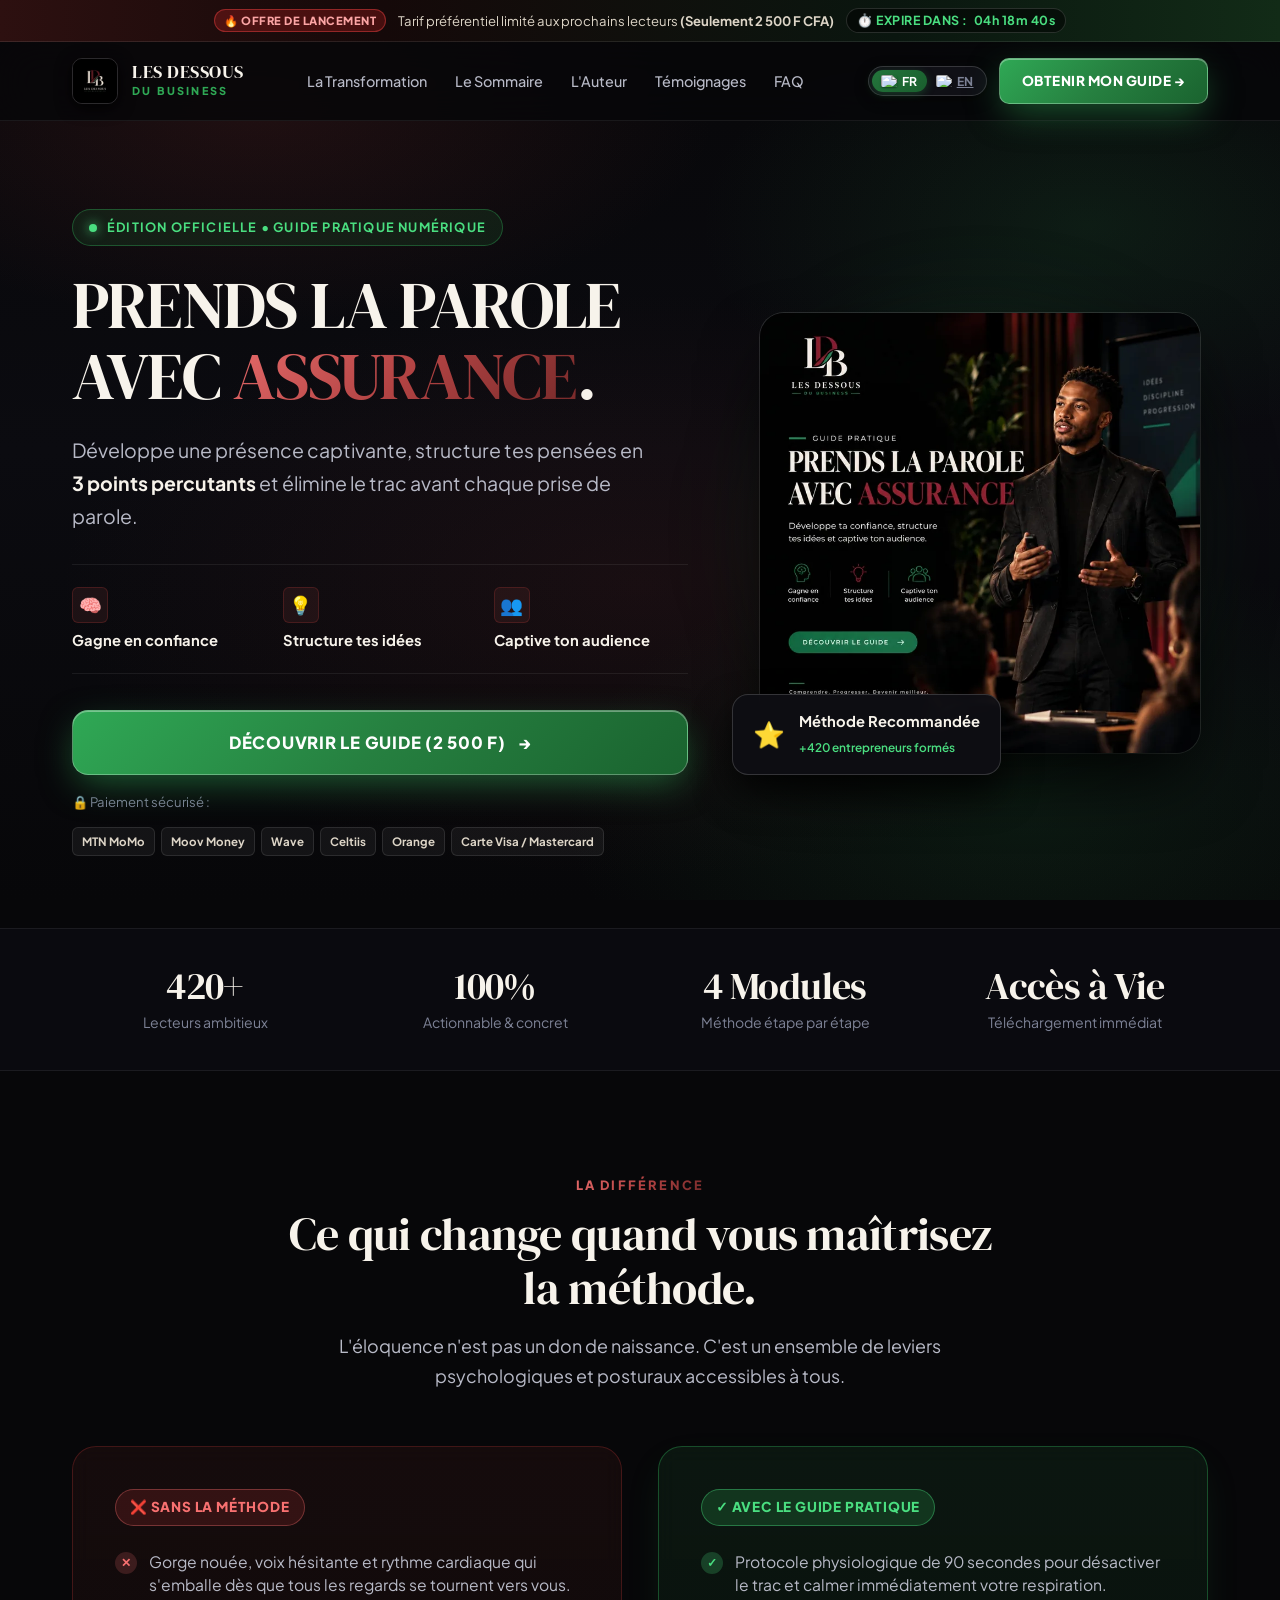
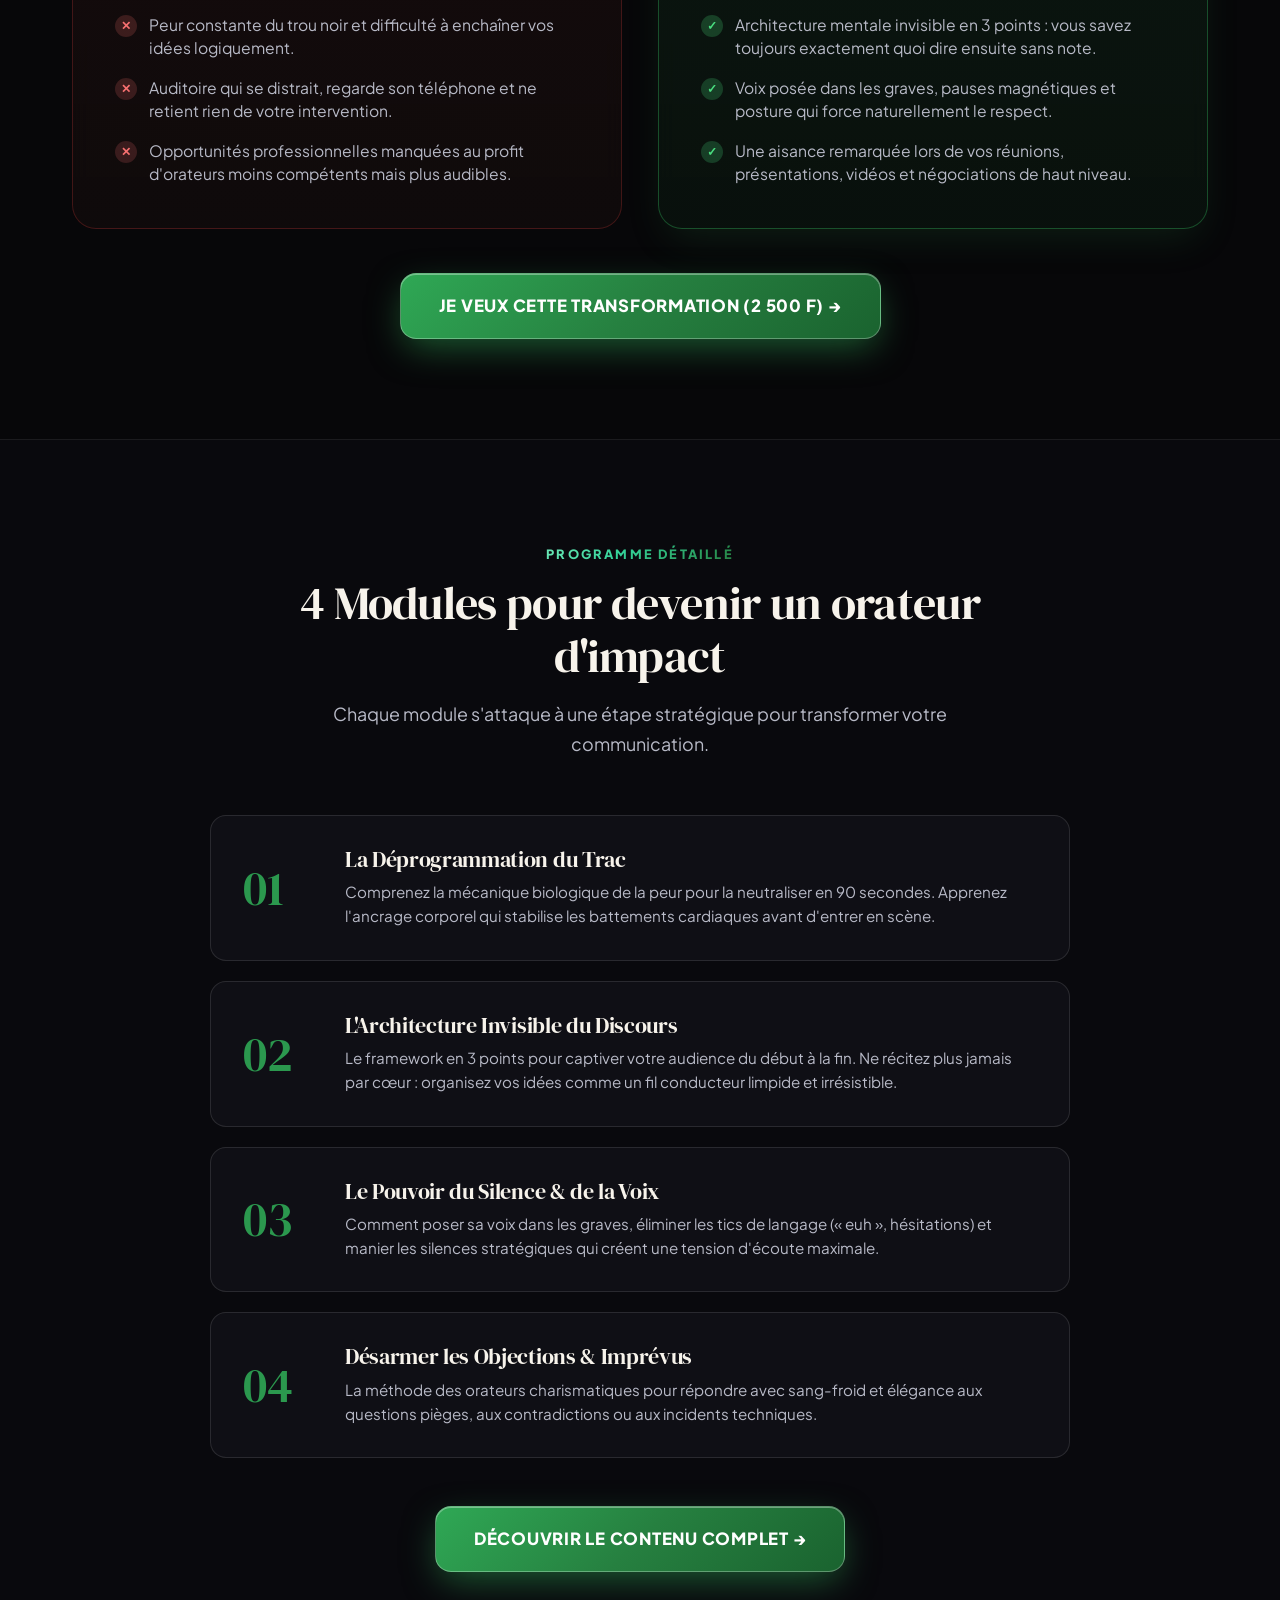
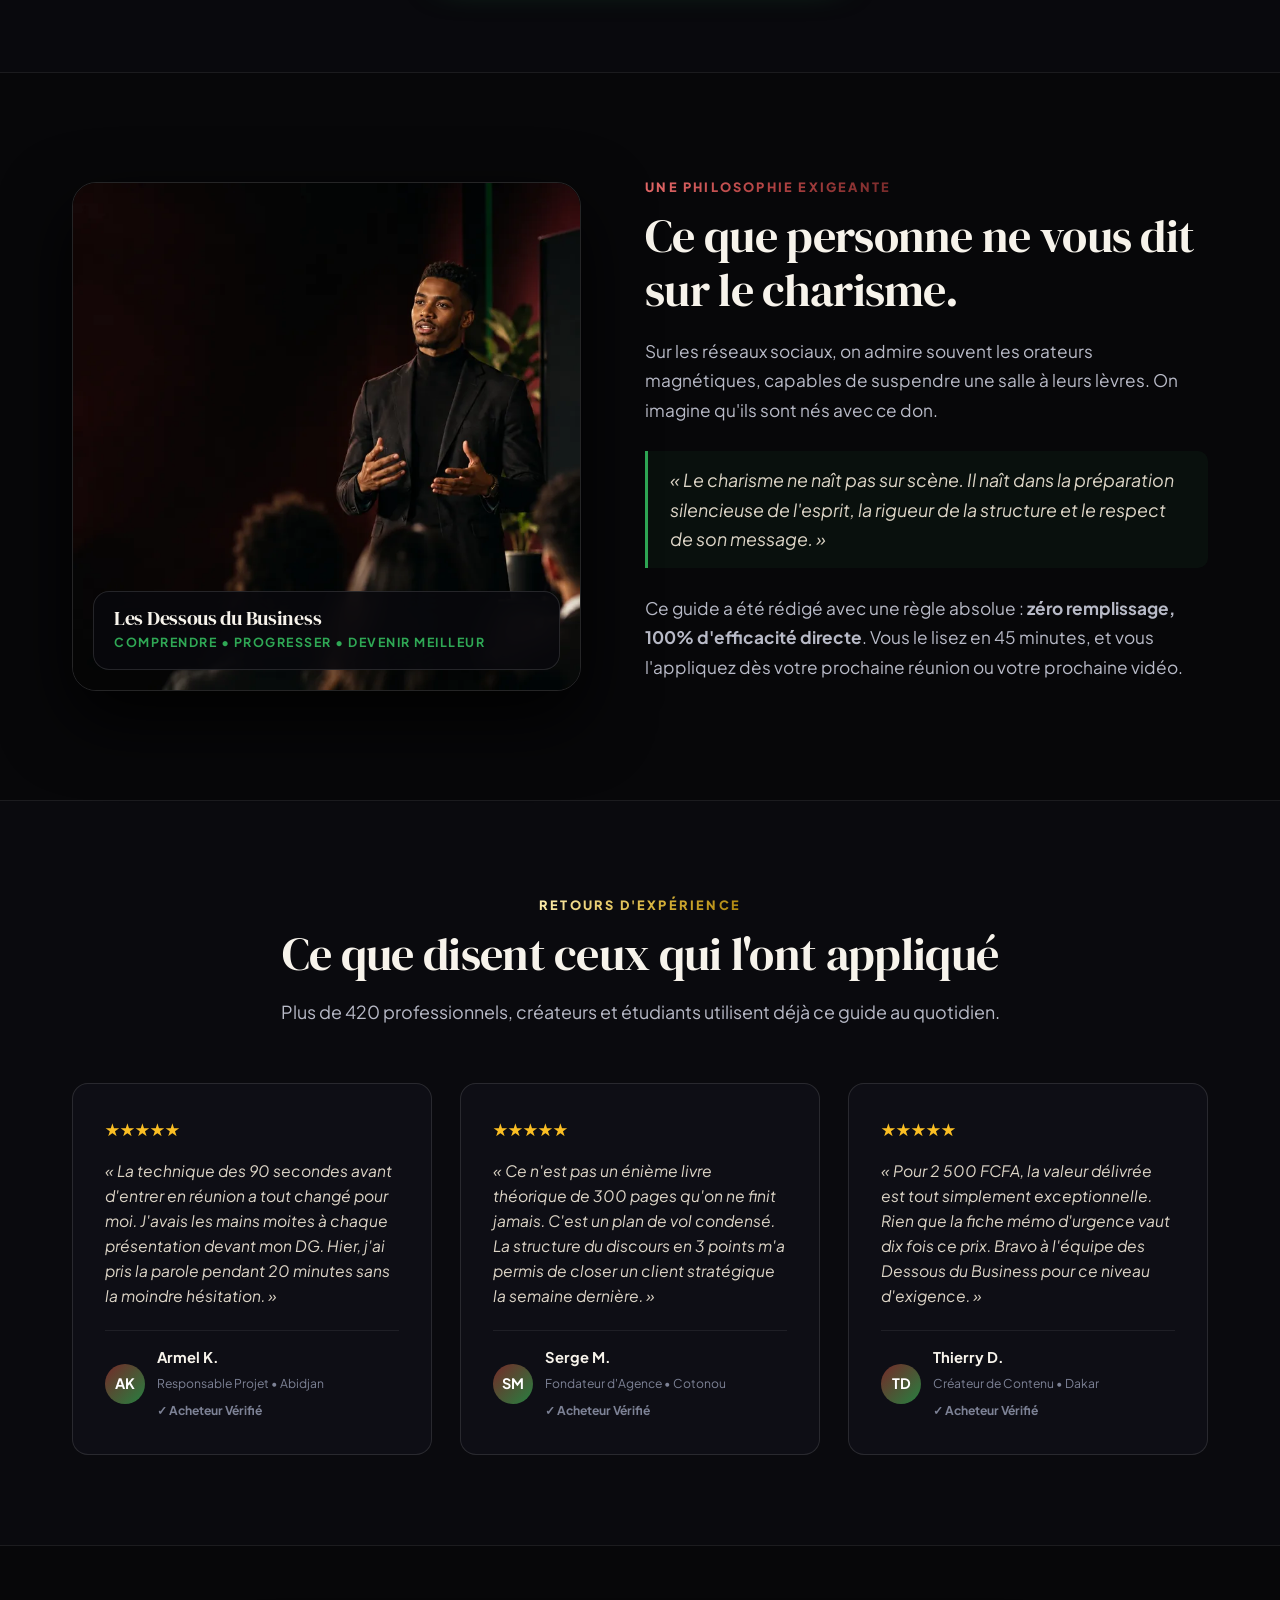
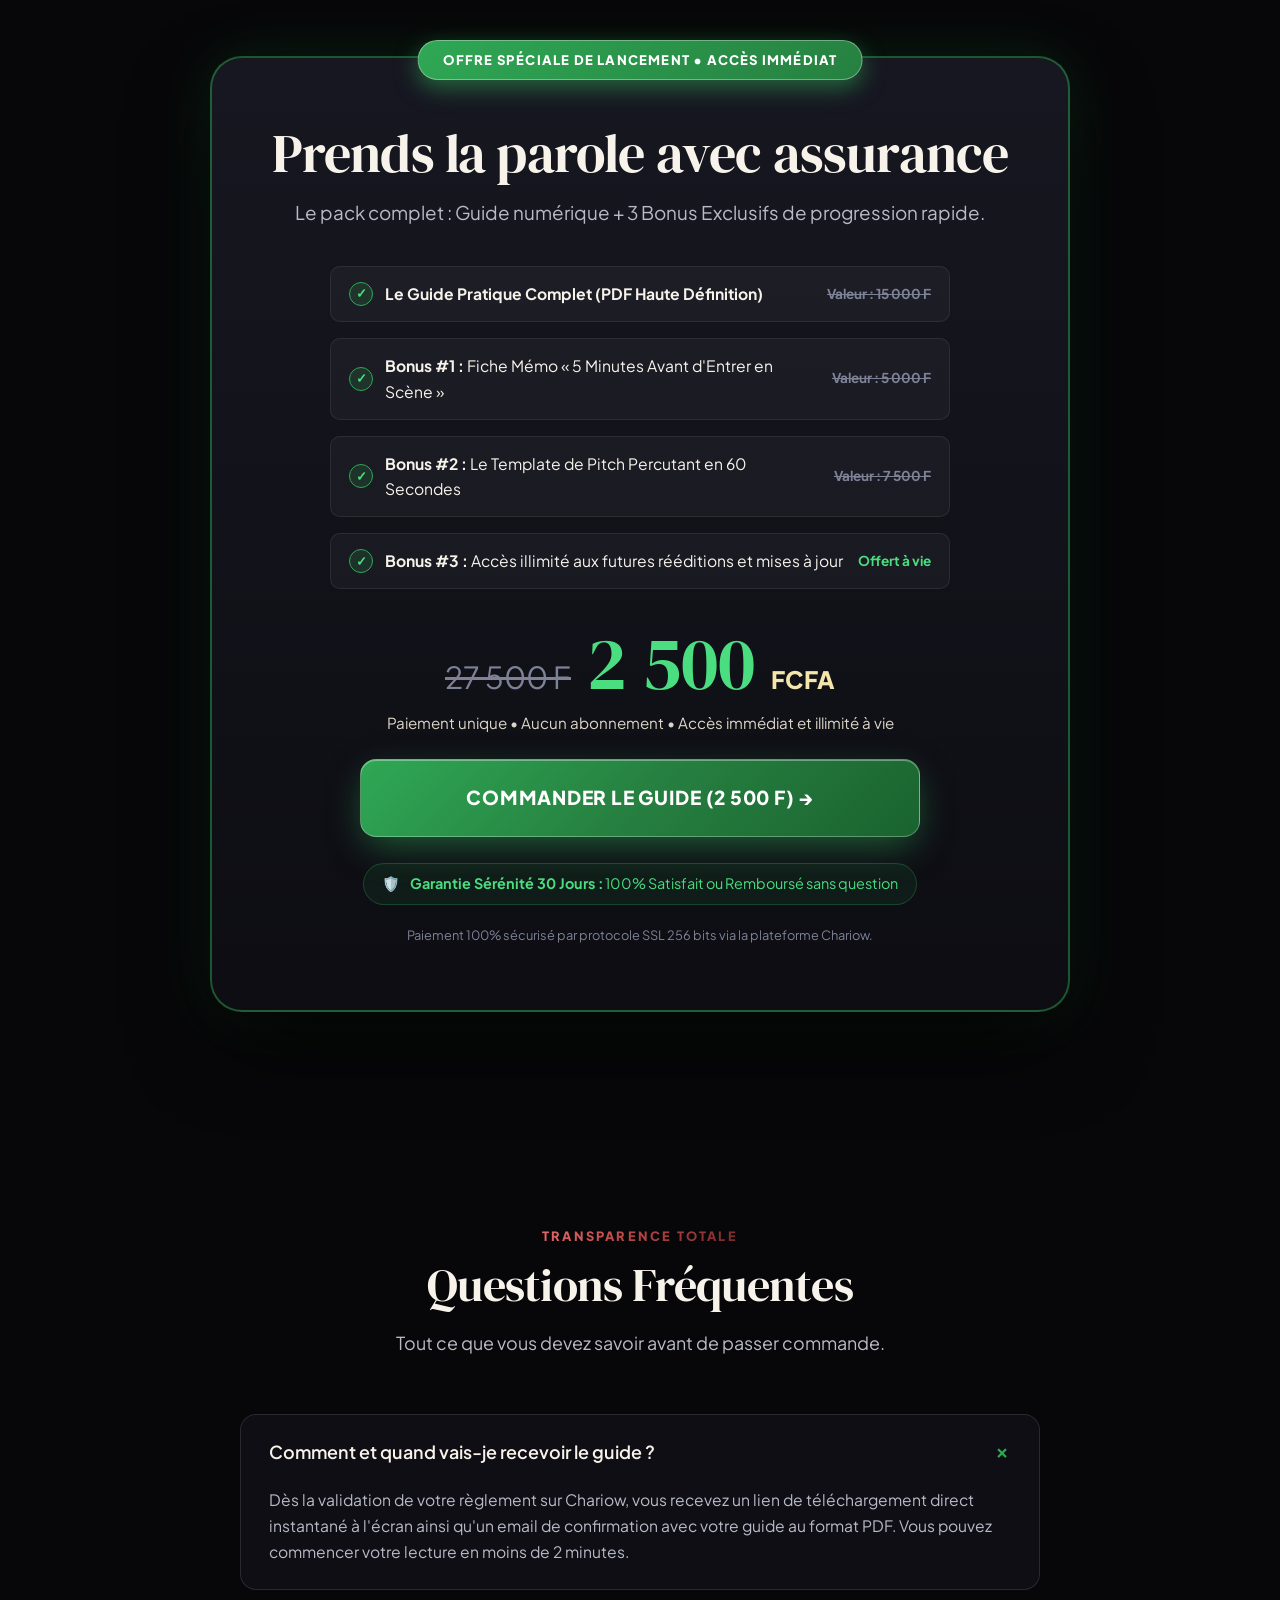
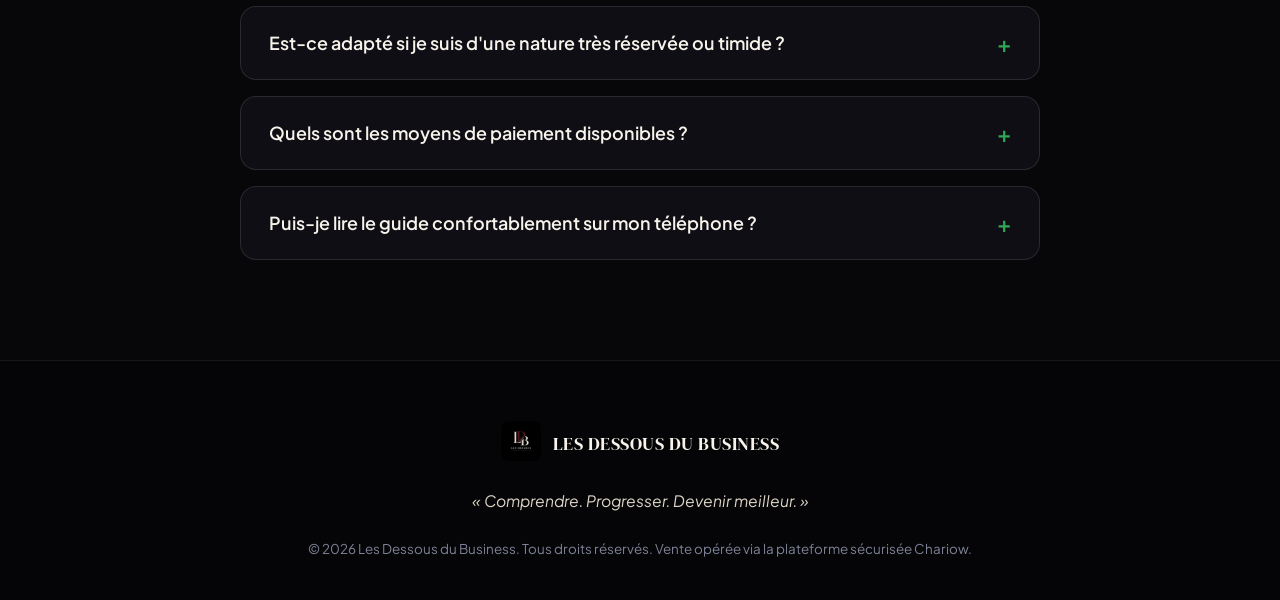
==== commit ba6f38cf: "feat: install Google tag GA4 G-FW9QGPSH87 and wire checkout event" ====
--- a/index.html
+++ b/index.html
@@ -1,6 +1,16 @@
 <!DOCTYPE html>
 <html lang="fr">
 <head>
+  <!-- Google tag (gtag.js) -->
+  <script async src="https://www.googletagmanager.com/gtag/js?id=G-FW9QGPSH87"></script>
+  <script>
+    window.dataLayer = window.dataLayer || [];
+    function gtag(){dataLayer.push(arguments);}
+    gtag('js', new Date());
+
+    gtag('config', 'G-FW9QGPSH87');
+  </script>
+
   <meta charset="UTF-8">
   <meta name="viewport" content="width=device-width, initial-scale=1.0">
   <title>Prise de parole en public : Le Guide Pratique</title>
